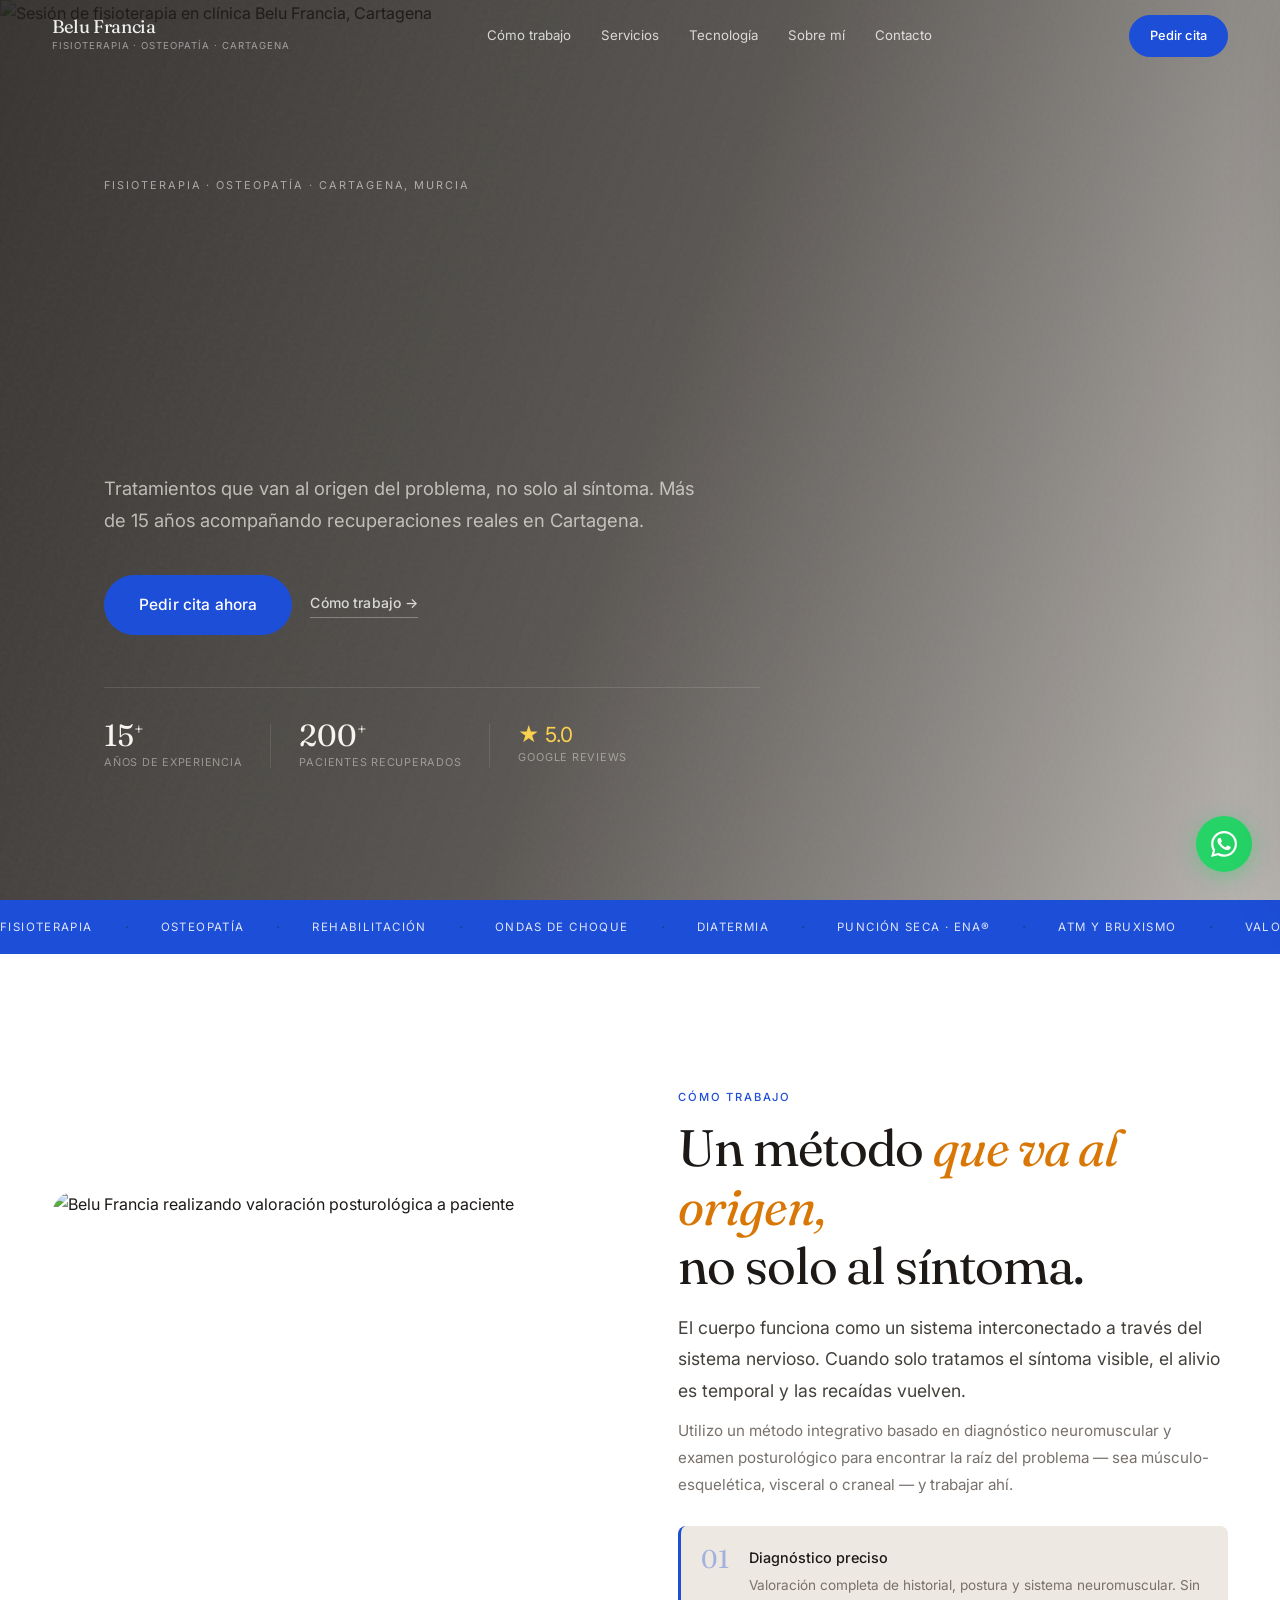
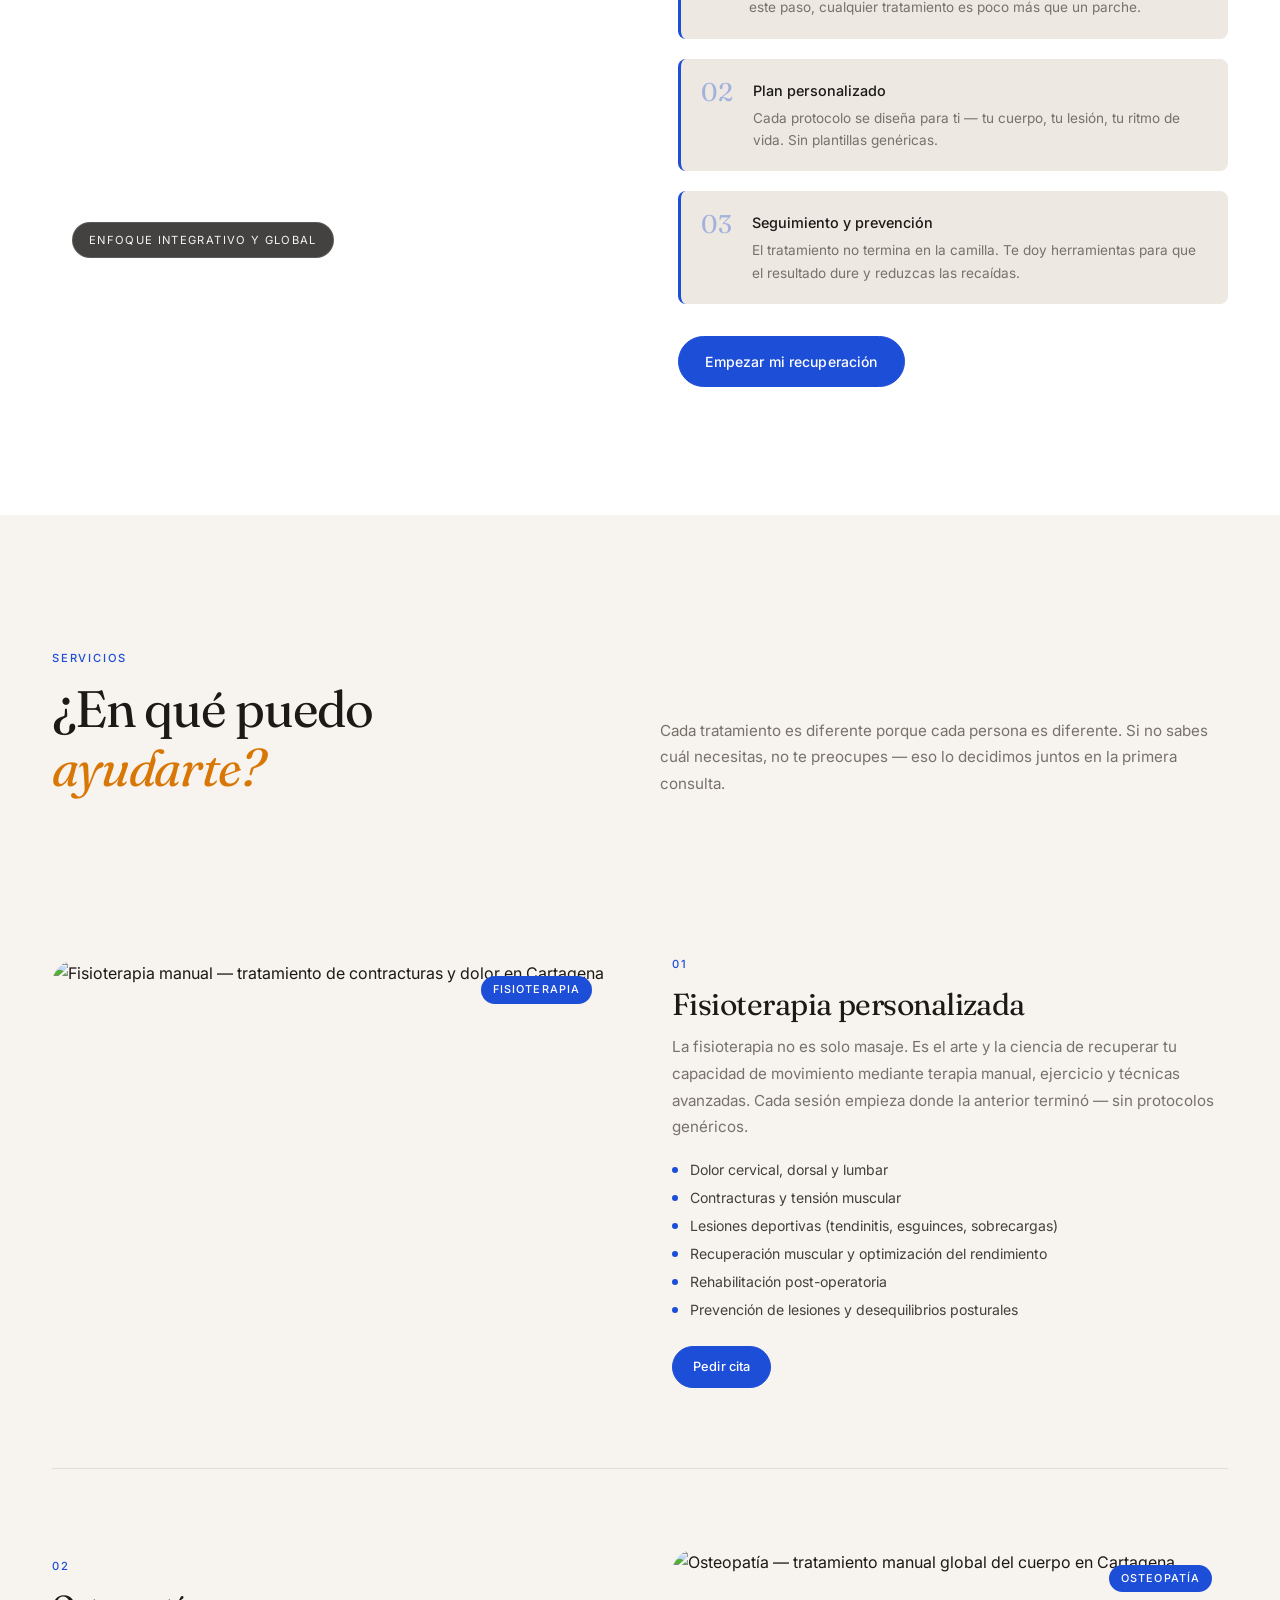
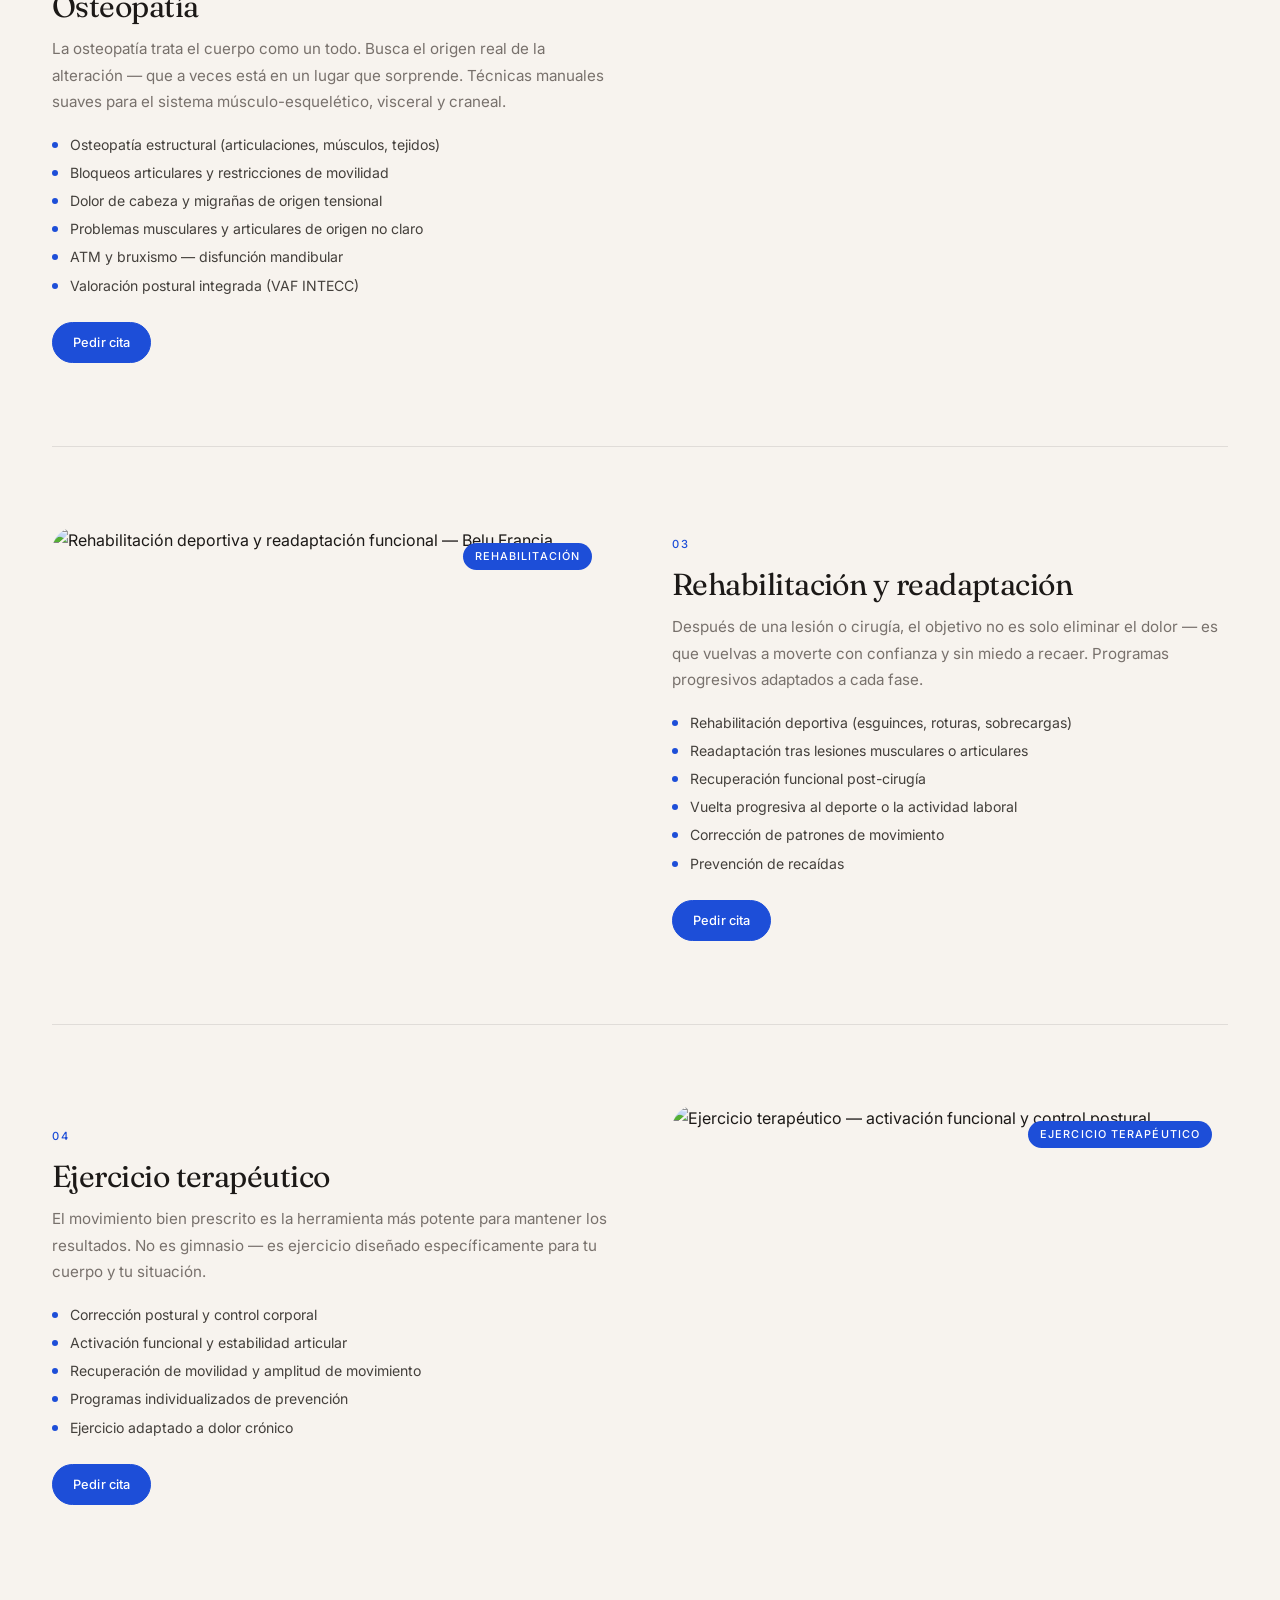
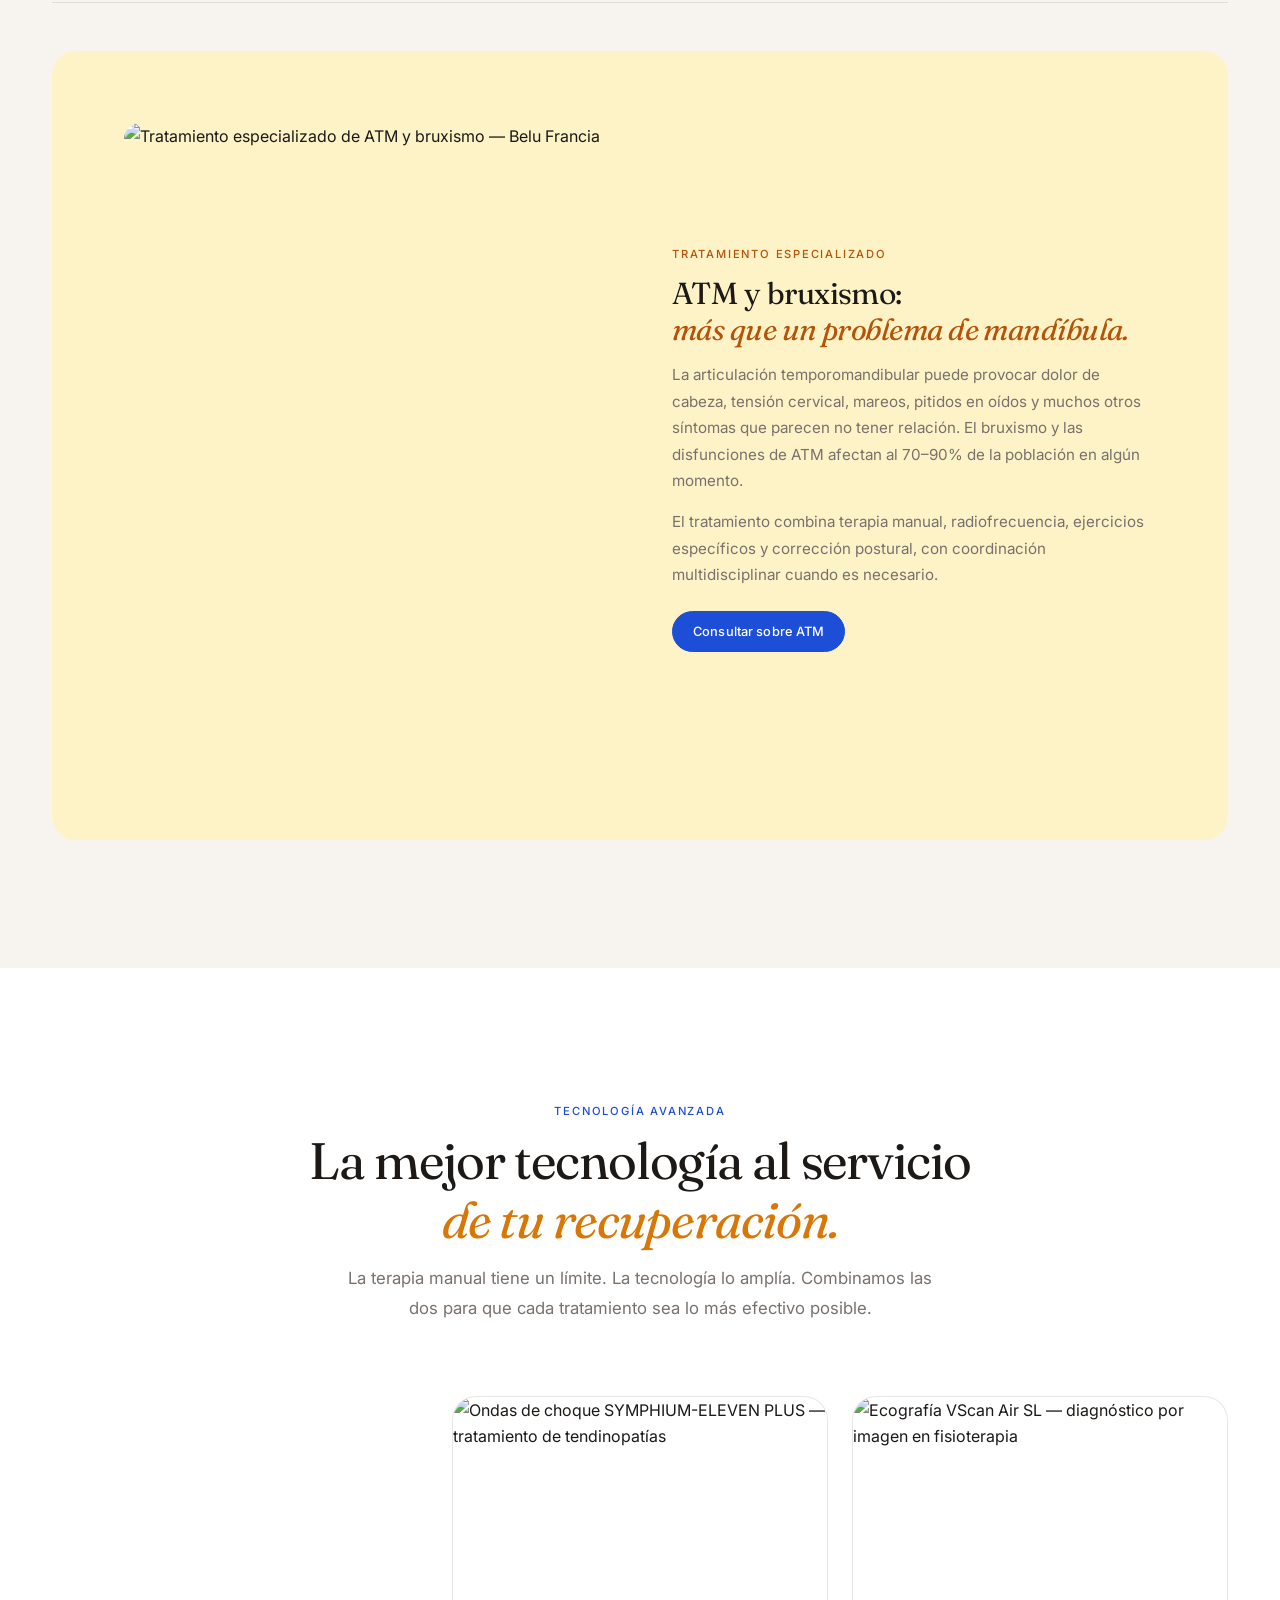
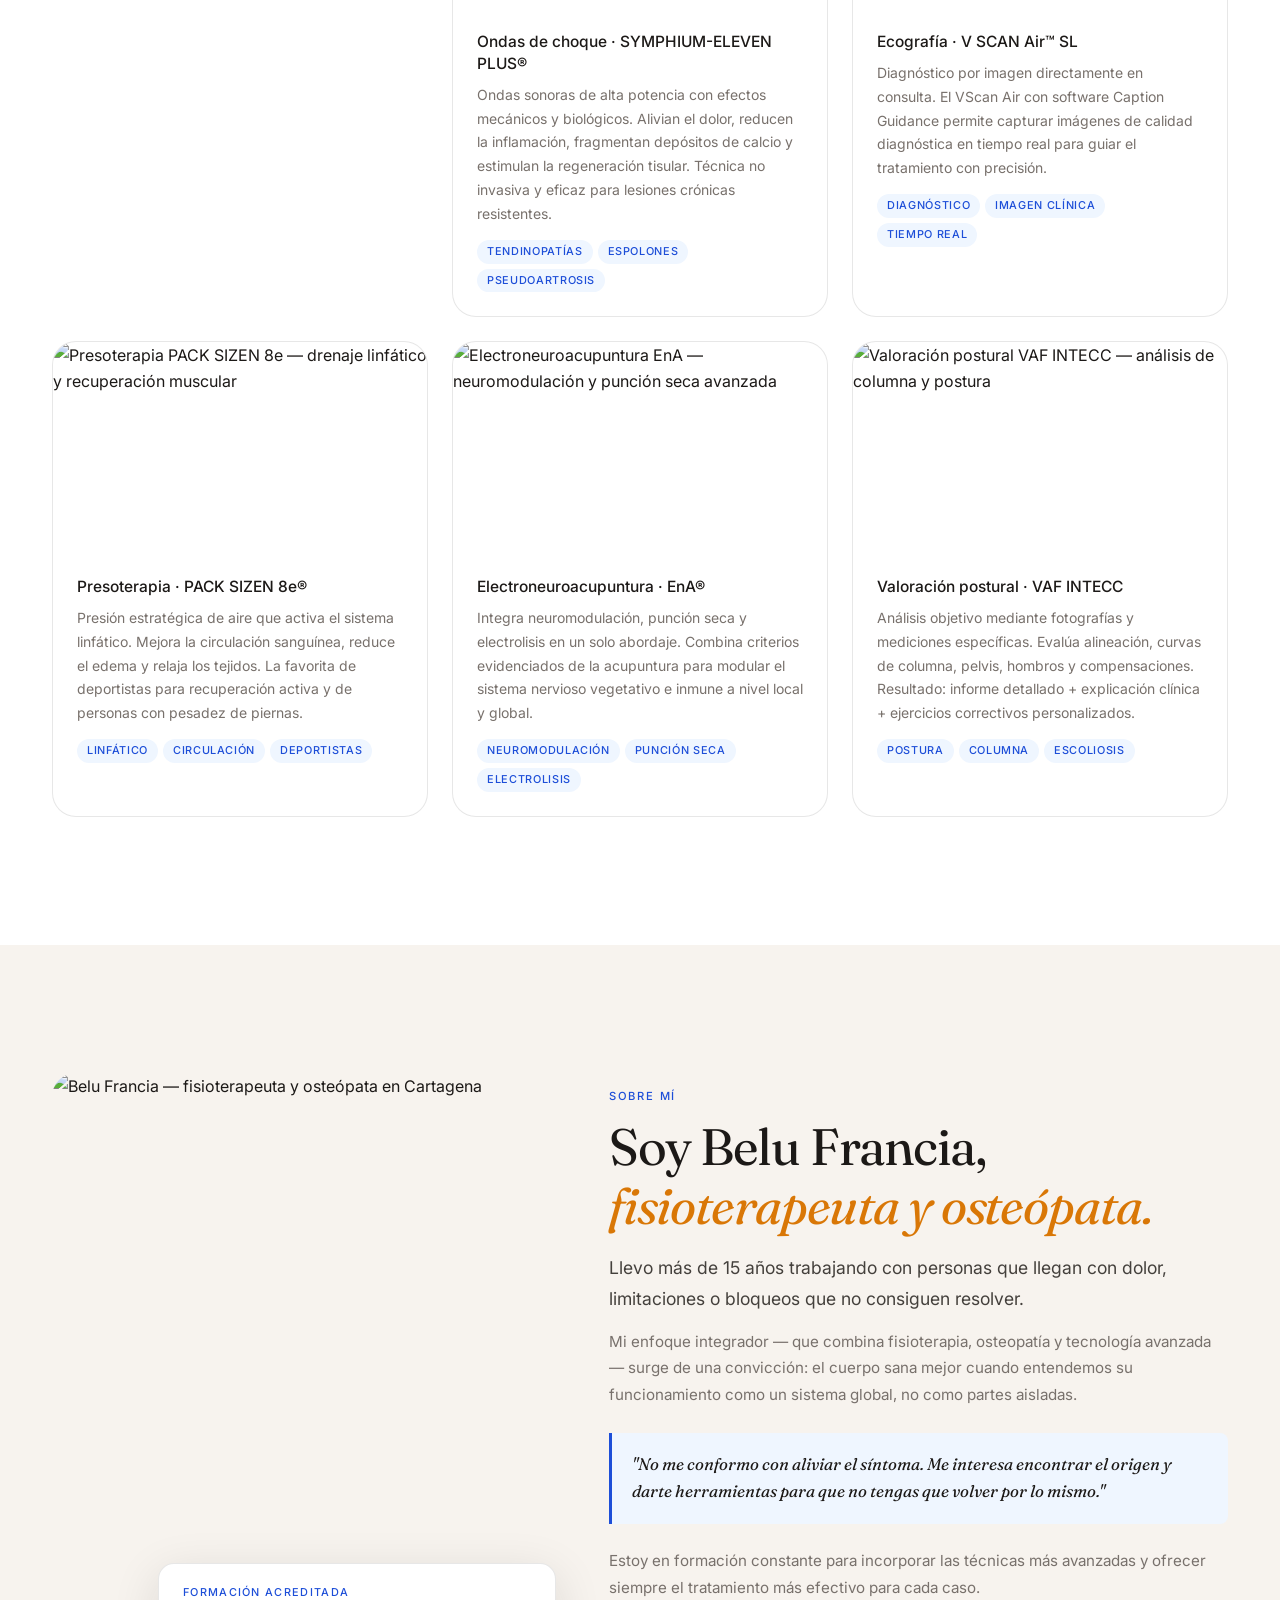
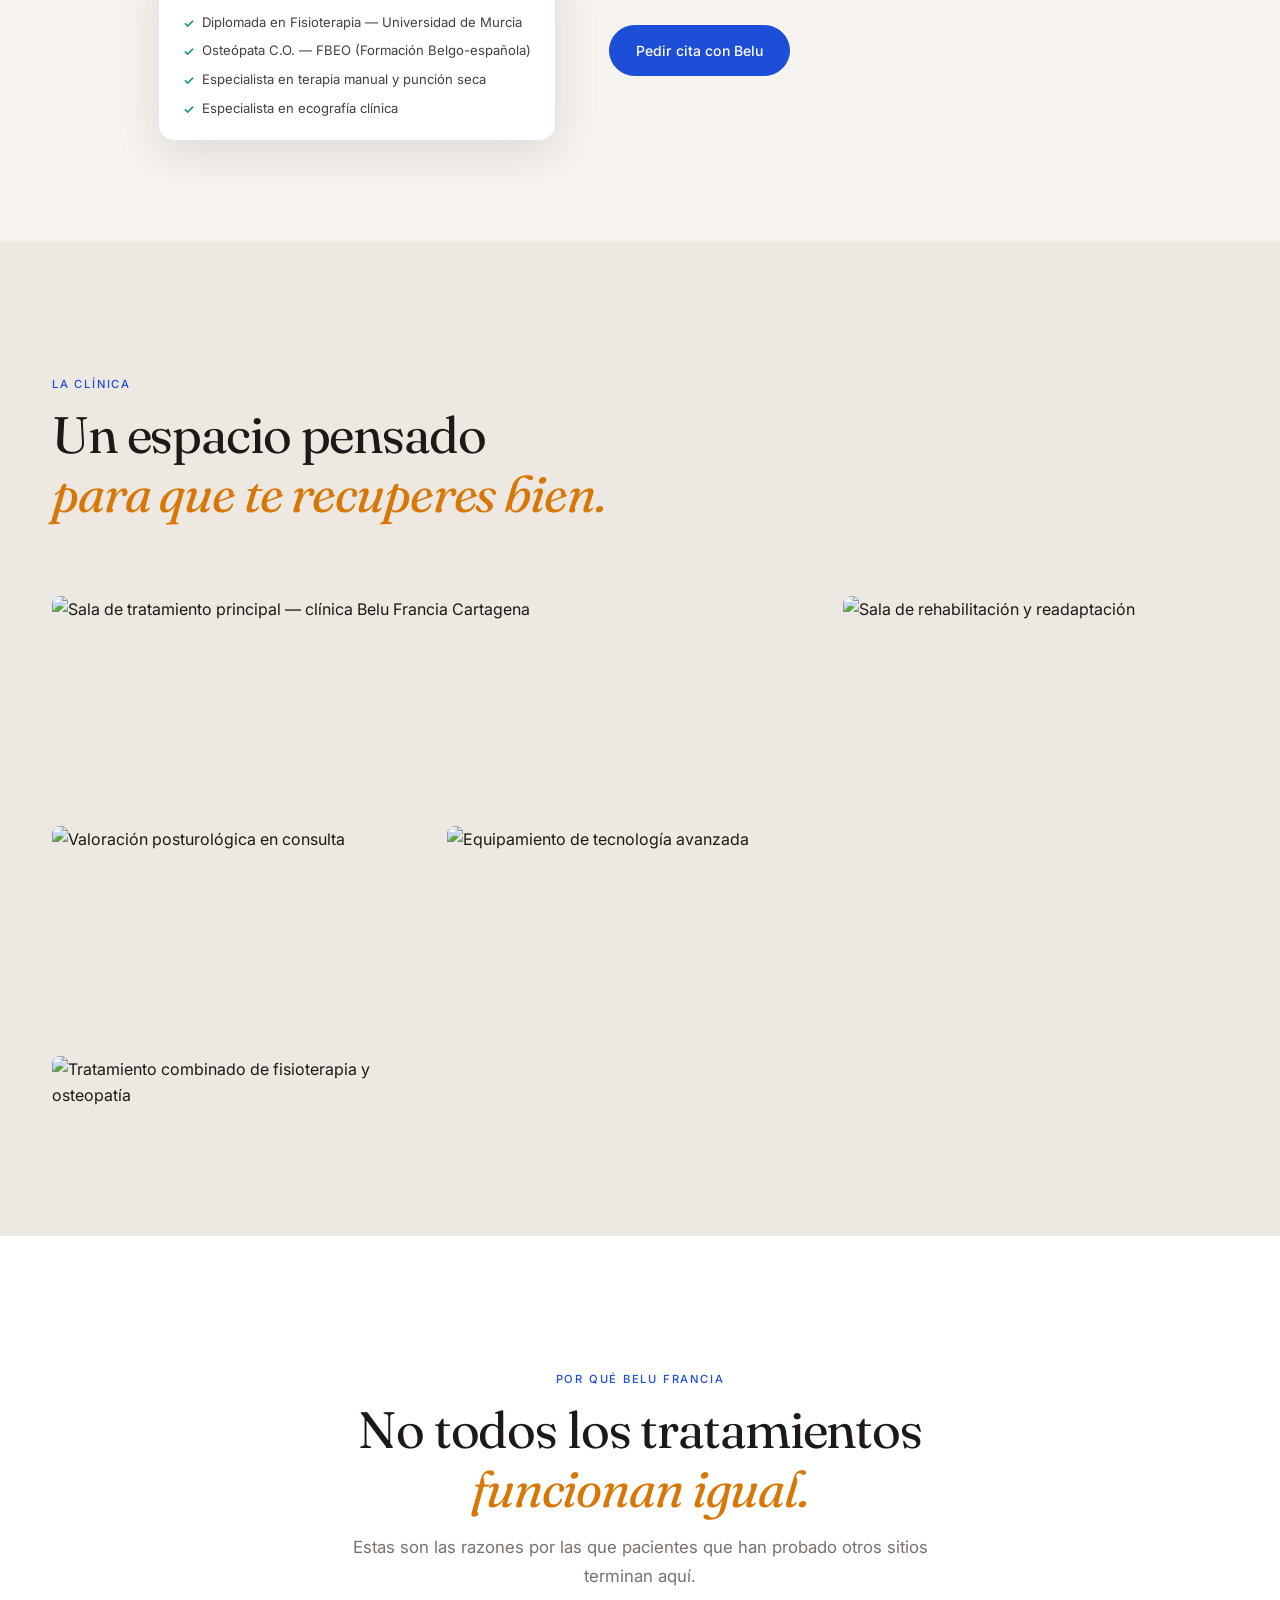
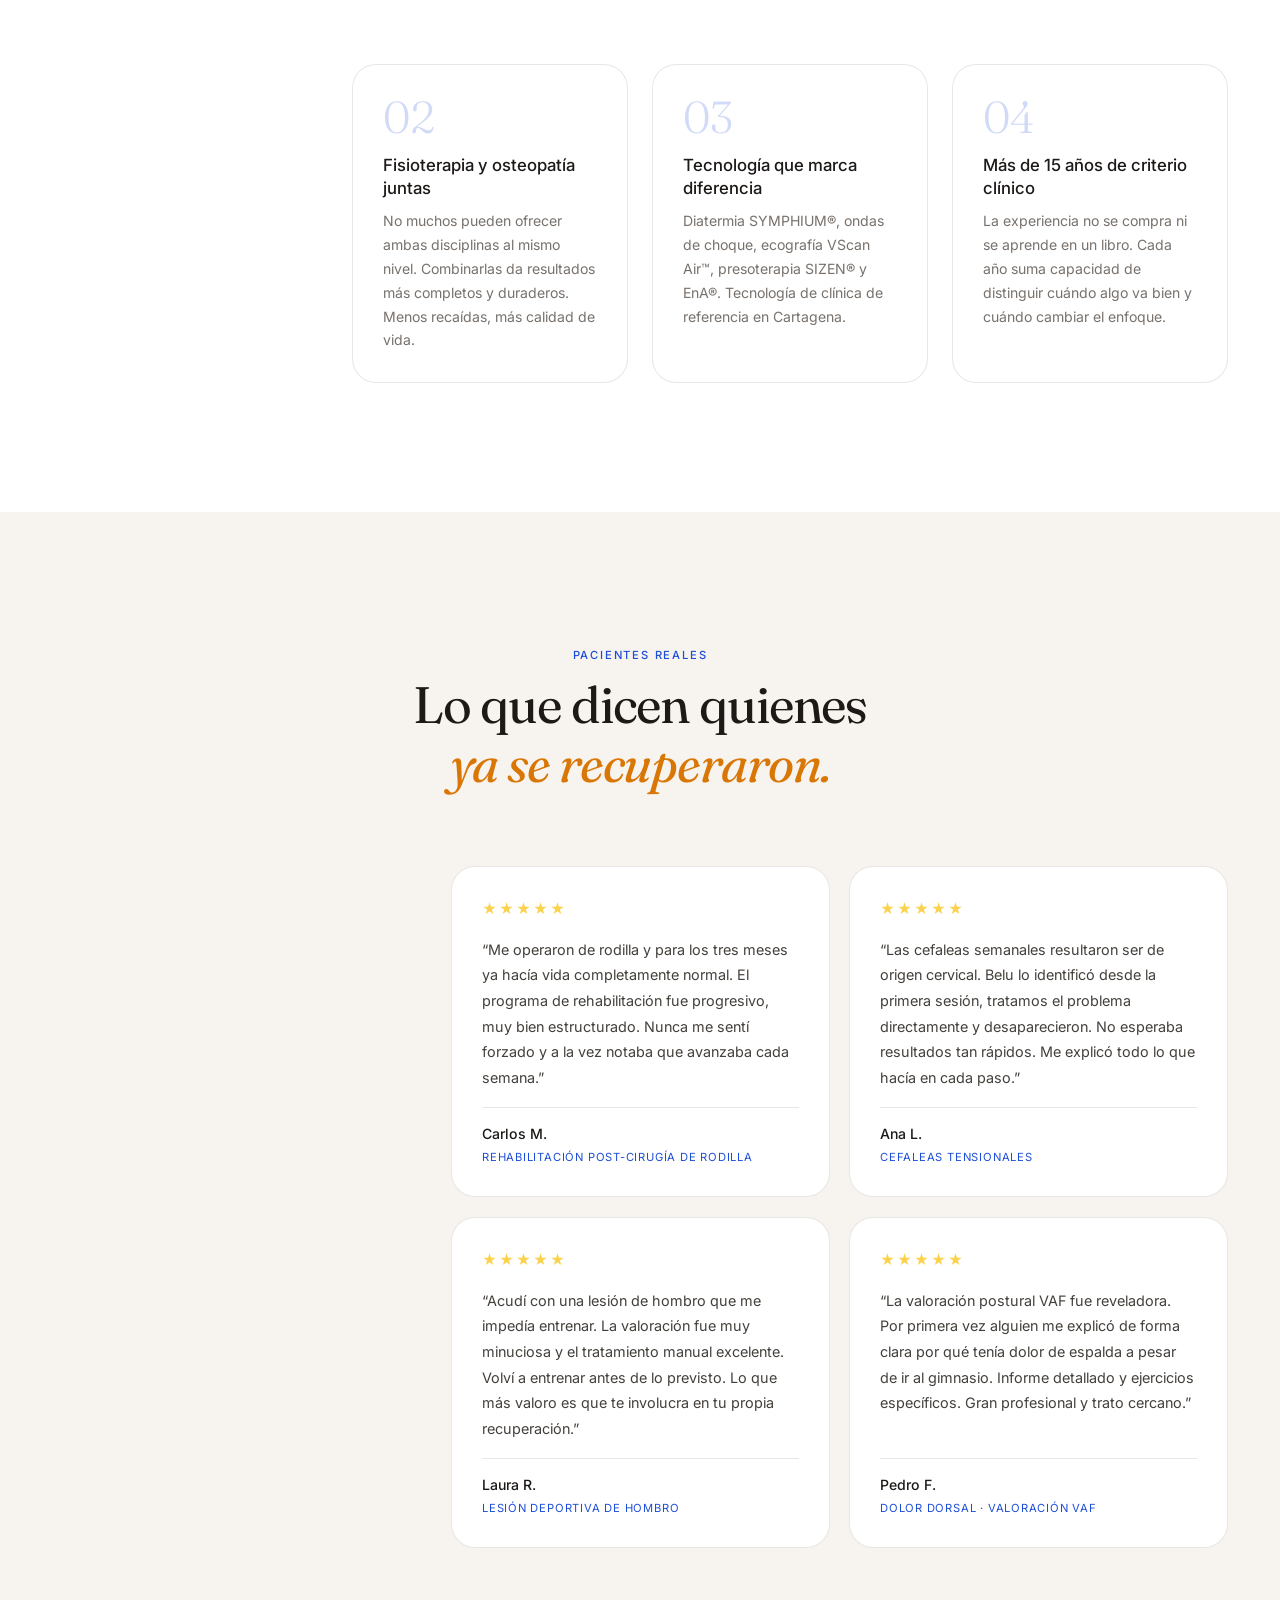
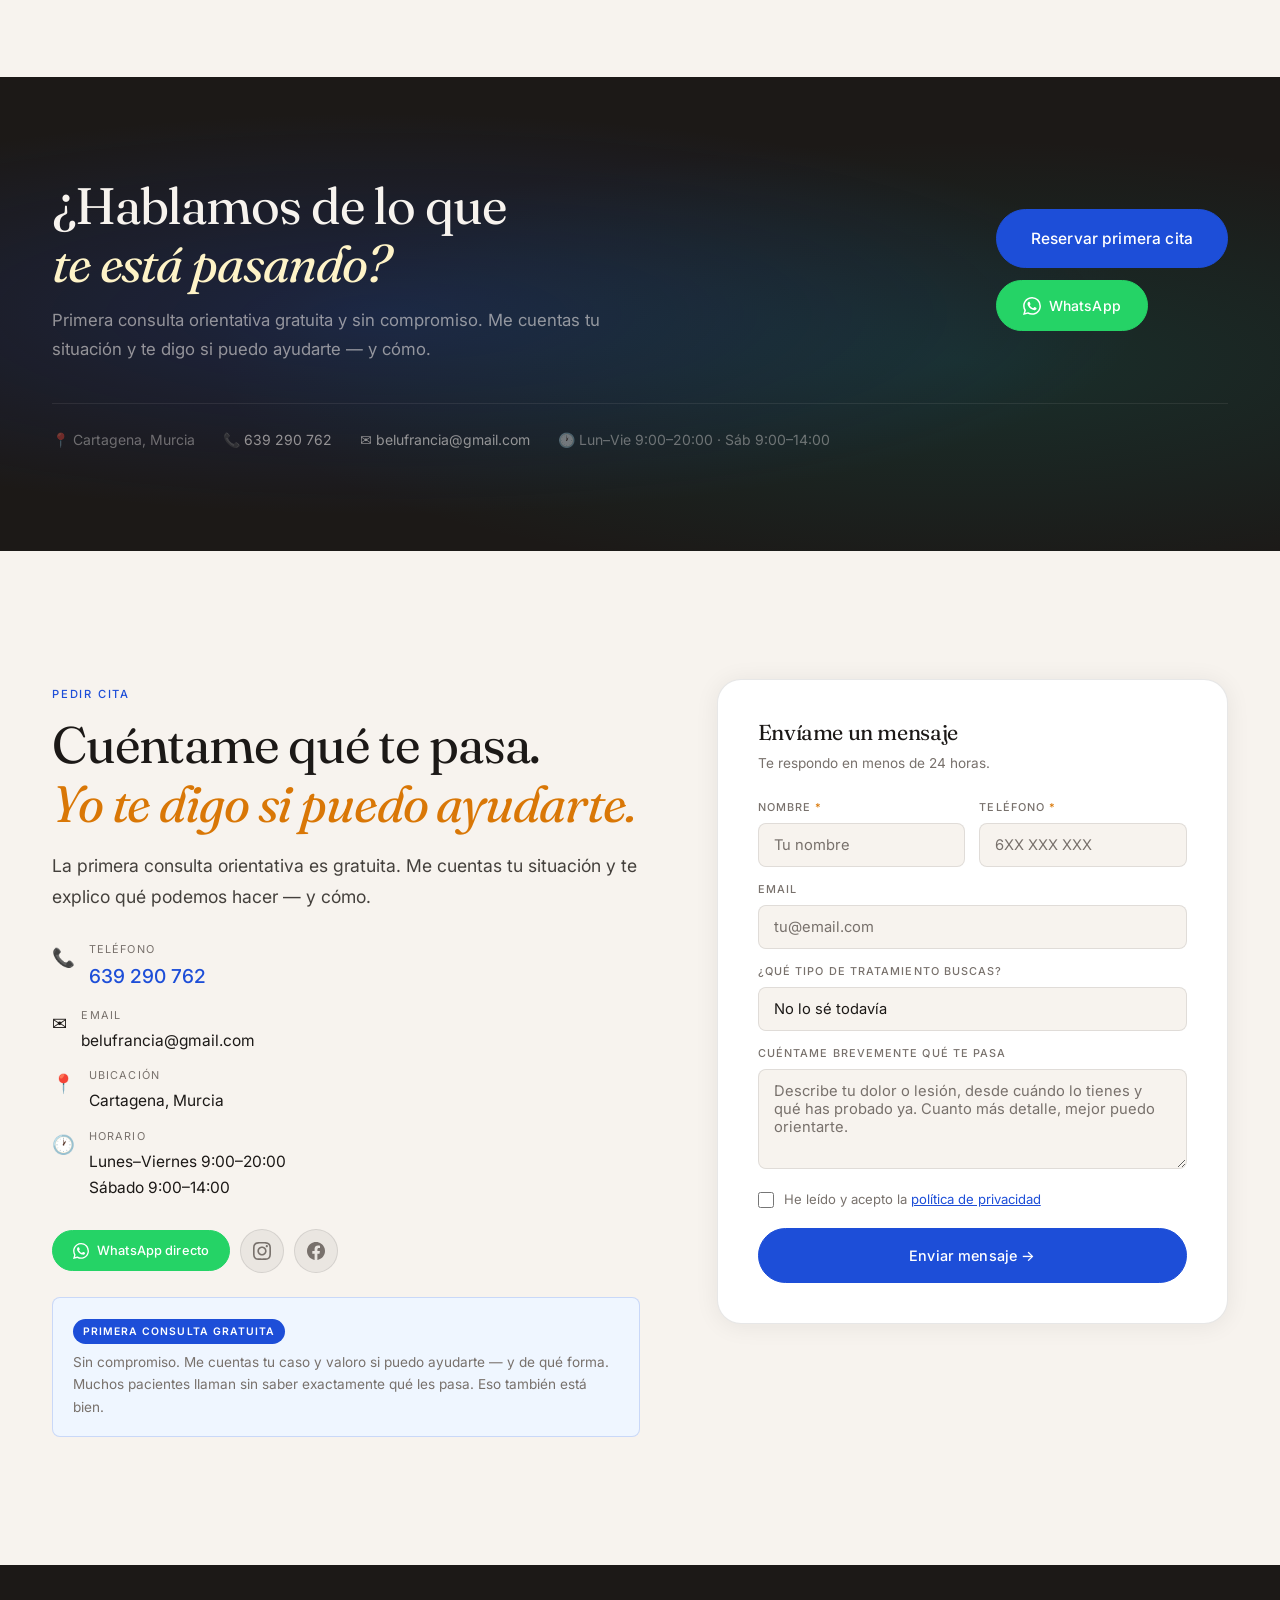
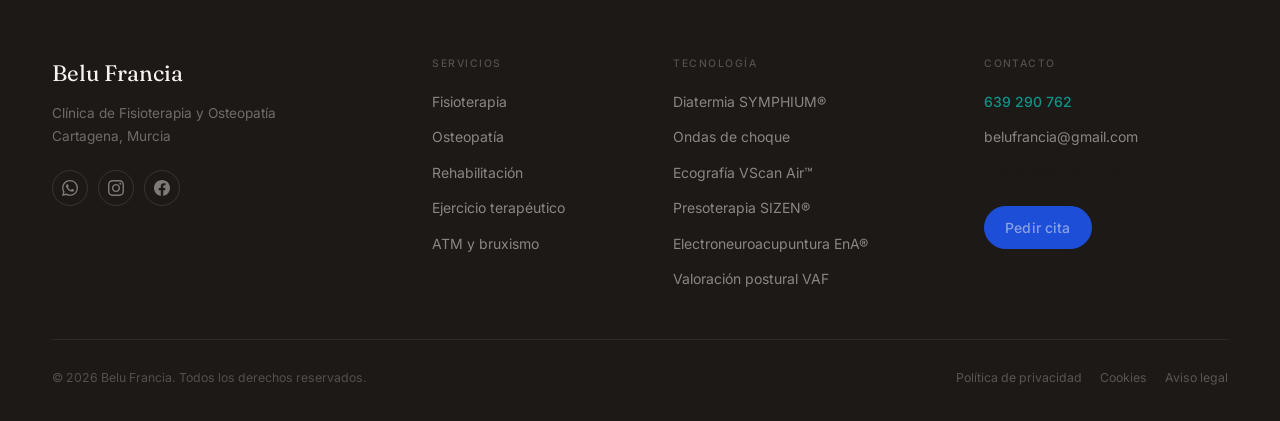
==== index.html @ 1dda2bc2 "feat: setup inicial completo del proyecto Belu Francia - index.html: web completa con todas las secc" ====
<!DOCTYPE html>
<html lang="es">
<head>
  <meta charset="UTF-8"/>
  <meta name="viewport" content="width=device-width,initial-scale=1"/>
  <title>Belu Francia · Fisioterapia y Osteopatía en Cartagena</title>
  <meta name="description" content="Clínica de fisioterapia y osteopatía en Cartagena con más de 15 años de experiencia. Tratamientos personalizados para recuperar tu movimiento y calidad de vida."/>
  <meta name="robots" content="index,follow"/>
  <meta property="og:title" content="Belu Francia · Fisioterapia y Osteopatía en Cartagena"/>
  <meta property="og:description" content="Más de 15 años ayudando a personas a recuperar su movimiento. Fisioterapia, osteopatía y tecnología avanzada en Cartagena."/>
  <meta property="og:image" content="https://belufisio.com/wp-content/uploads/2024/12/Foto-5-11-24-17-03-16-scaled.jpg"/>
  <meta property="og:type" content="website"/>
  <meta property="og:url" content="https://belufisio.com/"/>
  <meta property="og:locale" content="es_ES"/>
  <meta name="twitter:card" content="summary_large_image"/>
  <link rel="canonical" href="https://belufisio.com/"/>
  <link rel="icon" href="https://belufisio.com/wp-content/uploads/2024/10/55776-1730221831favilogo.png" type="image/png"/>

  <!-- Fonts -->
  <link rel="preconnect" href="https://fonts.googleapis.com"/>
  <link rel="preconnect" href="https://fonts.gstatic.com" crossorigin/>
  <link href="https://fonts.googleapis.com/css2?family=Fraunces:ital,opsz,wght@0,9..144,300;0,9..144,400;0,9..144,500;1,9..144,300;1,9..144,400;1,9..144,500&family=Inter:wght@300;400;500;600&display=swap" rel="stylesheet"/>

  <!-- Styles — cache busters obligatorios -->
  <link rel="stylesheet" href="css/main.css?v=20260629"/>
  <link rel="stylesheet" href="css/components.css?v=20260629"/>
  <link rel="stylesheet" href="css/animations.css?v=20260629"/>
</head>
<body>

<!-- CURSOR -->
<div class="cursor" data-cursor-root aria-hidden="true">
  <span class="cursor-dot"></span>
  <span class="cursor-ring"></span>
</div>

<!-- ═══ NAVEGACIÓN ════════════════════════════════════════════ -->
<header class="nav" id="mainNav" role="banner">
  <div class="nav-inner">
    <a href="index.html" class="nav-logo" aria-label="Belu Francia — Inicio">
      <span class="nav-logo-name">Belu Francia</span>
      <span class="nav-logo-tag">Fisioterapia · Osteopatía · Cartagena</span>
    </a>
    <nav class="nav-links" aria-label="Principal">
      <a href="#metodo"     class="nav-link">Cómo trabajo</a>
      <a href="#servicios"  class="nav-link">Servicios</a>
      <a href="#tecnologia" class="nav-link">Tecnología</a>
      <a href="#sobre-mi"   class="nav-link">Sobre mí</a>
      <a href="#contacto"   class="nav-link">Contacto</a>
    </nav>
    <a href="#contacto" class="btn btn-primary btn-sm nav-cta">Pedir cita</a>
    <button class="nav-burger" id="navBurger"
            aria-label="Abrir menú" aria-expanded="false" aria-controls="mobileMenu">
      <span></span><span></span><span></span>
    </button>
  </div>
</header>

<!-- Mobile menu -->
<div class="mobile-overlay" id="mobileOverlay"></div>
<nav class="mobile-menu" id="mobileMenu" aria-hidden="true" aria-label="Menú principal">
  <a href="#metodo"     class="mobile-link">Cómo trabajo</a>
  <a href="#servicios"  class="mobile-link">Servicios</a>
  <a href="#tecnologia" class="mobile-link">Tecnología</a>
  <a href="#sobre-mi"   class="mobile-link">Sobre mí</a>
  <a href="#contacto"   class="mobile-link">Contacto</a>
  <div class="mobile-cta">
    <a href="#contacto" class="btn btn-primary">Pedir cita →</a>
  </div>
  <div class="mobile-contact">
    <a href="tel:639290762">639 290 762</a>
    <a href="mailto:belufrancia@gmail.com">belufrancia@gmail.com</a>
  </div>
</nav>

<!-- ═══ HERO ══════════════════════════════════════════════════ -->
<section class="hero" id="hero" aria-label="Presentación principal">
  <div class="hero-bg">
    <!-- TODO: reemplazar src por assets/img/hero/hero-principal.webp cuando esté optimizada -->
    <img
      src="https://belufisio.com/wp-content/uploads/2024/12/Foto-5-11-24-17-03-16-scaled.jpg"
      alt="Sesión de fisioterapia en clínica Belu Francia, Cartagena"
      loading="eager"
      fetchpriority="high"
    />
  </div>
  <div class="hero-scrim"></div>
  <div class="hero-grain" aria-hidden="true"></div>
  <div class="hero-content">
    <span class="hero-eyebrow">Fisioterapia · Osteopatía · Cartagena, Murcia</span>
    <h1 class="hero-title r-up">
      Recupera tu movimiento.<br>
      <em>Vuelve a vivir sin dolor.</em>
    </h1>
    <p class="hero-subtitle r-up">
      Tratamientos que van al origen del problema, no solo al síntoma.
      Más de 15 años acompañando recuperaciones reales en Cartagena.
    </p>
    <div class="hero-actions r-up">
      <a href="#contacto" class="btn btn-primary btn-lg">Pedir cita ahora</a>
      <a href="#metodo"   class="btn btn-ghost">Cómo trabajo →</a>
    </div>
    <div class="hero-trust r-up">
      <div class="trust-stat">
        <span class="trust-num"><span data-count="15">15</span><sup>+</sup></span>
        <span class="trust-label">años de experiencia</span>
      </div>
      <div class="trust-divider" aria-hidden="true"></div>
      <div class="trust-stat">
        <span class="trust-num"><span data-count="200">200</span><sup>+</sup></span>
        <span class="trust-label">pacientes recuperados</span>
      </div>
      <div class="trust-divider" aria-hidden="true"></div>
      <div class="trust-stat">
        <span class="trust-star">★ 5.0</span>
        <span class="trust-label">Google Reviews</span>
      </div>
    </div>
  </div>
</section>

<!-- ═══ TICKER ════════════════════════════════════════════════ -->
<div class="ticker-wrap" aria-hidden="true">
  <div class="ticker-track">
    <span class="ticker-item">Fisioterapia</span><span class="ticker-dot">·</span>
    <span class="ticker-item">Osteopatía</span><span class="ticker-dot">·</span>
    <span class="ticker-item">Rehabilitación</span><span class="ticker-dot">·</span>
    <span class="ticker-item">Ondas de choque</span><span class="ticker-dot">·</span>
    <span class="ticker-item">Diatermia</span><span class="ticker-dot">·</span>
    <span class="ticker-item">Punción seca · EnA®</span><span class="ticker-dot">·</span>
    <span class="ticker-item">ATM y Bruxismo</span><span class="ticker-dot">·</span>
    <span class="ticker-item">Valoración postural VAF</span><span class="ticker-dot">·</span>
    <span class="ticker-item">Ejercicio terapéutico</span><span class="ticker-dot">·</span>
    <span class="ticker-item">Presoterapia</span><span class="ticker-dot">·</span>
    <span class="ticker-item">Ecografía VScan Air™</span><span class="ticker-dot">·</span>
    <span class="ticker-item">Cartagena, Murcia</span><span class="ticker-dot">·</span>
    <!-- Duplicado para loop infinito -->
    <span class="ticker-item">Fisioterapia</span><span class="ticker-dot">·</span>
    <span class="ticker-item">Osteopatía</span><span class="ticker-dot">·</span>
    <span class="ticker-item">Rehabilitación</span><span class="ticker-dot">·</span>
    <span class="ticker-item">Ondas de choque</span><span class="ticker-dot">·</span>
    <span class="ticker-item">Diatermia</span><span class="ticker-dot">·</span>
    <span class="ticker-item">Punción seca · EnA®</span><span class="ticker-dot">·</span>
    <span class="ticker-item">ATM y Bruxismo</span><span class="ticker-dot">·</span>
    <span class="ticker-item">Valoración postural VAF</span><span class="ticker-dot">·</span>
    <span class="ticker-item">Ejercicio terapéutico</span><span class="ticker-dot">·</span>
    <span class="ticker-item">Presoterapia</span><span class="ticker-dot">·</span>
    <span class="ticker-item">Ecografía VScan Air™</span><span class="ticker-dot">·</span>
    <span class="ticker-item">Cartagena, Murcia</span><span class="ticker-dot">·</span>
  </div>
</div>

<!-- ═══ MÉTODO ════════════════════════════════════════════════ -->
<section class="section bg-paper" id="metodo">
  <div class="container">
    <div style="display:grid;grid-template-columns:1fr 1fr;gap:clamp(36px,6vw,96px);align-items:center">
      <div class="r-l" style="border-radius:var(--r-lg);overflow:hidden;aspect-ratio:4/5;position:relative">
        <!-- TODO: reemplazar por assets/img/metodo/metodo-1.webp -->
        <img
          src="https://belufisio.com/wp-content/uploads/2024/12/Foto-5-11-24-17-19-51-1-scaled-e1778491140750.jpg"
          alt="Belu Francia realizando valoración posturológica a paciente"
          style="width:100%;height:100%;object-fit:cover;transition:transform .55s var(--ease-out)"
          loading="lazy"
        />
        <div style="position:absolute;bottom:20px;left:20px;background:rgba(28,25,23,.82);backdrop-filter:blur(8px);color:#F7F3EE;font-size:.7rem;text-transform:uppercase;letter-spacing:.12em;padding:8px 16px;border-radius:100px;border:1px solid rgba(255,255,255,.12)">
          Enfoque integrativo y global
        </div>
      </div>
      <div class="r-r">
        <span class="eyebrow">Cómo trabajo</span>
        <h2>Un método <em>que va al origen,</em><br>no solo al síntoma.</h2>
        <p class="text-lg" style="margin-top:16px">
          El cuerpo funciona como un sistema interconectado a través del sistema nervioso. Cuando solo tratamos el síntoma visible, el alivio es temporal y las recaídas vuelven.
        </p>
        <p class="text-md" style="margin:12px 0 0">
          Utilizo un método integrativo basado en diagnóstico neuromuscular y examen posturológico para encontrar la raíz del problema — sea músculo-esquelética, visceral o craneal — y trabajar ahí.
        </p>
        <div class="metodo-steps" style="display:flex;flex-direction:column;gap:20px;margin:28px 0 32px">
          <div class="metodo-step">
            <span class="step-num">01</span>
            <div>
              <p class="step-title">Diagnóstico preciso</p>
              <p class="step-desc">Valoración completa de historial, postura y sistema neuromuscular. Sin este paso, cualquier tratamiento es poco más que un parche.</p>
            </div>
          </div>
          <div class="metodo-step">
            <span class="step-num">02</span>
            <div>
              <p class="step-title">Plan personalizado</p>
              <p class="step-desc">Cada protocolo se diseña para ti — tu cuerpo, tu lesión, tu ritmo de vida. Sin plantillas genéricas.</p>
            </div>
          </div>
          <div class="metodo-step">
            <span class="step-num">03</span>
            <div>
              <p class="step-title">Seguimiento y prevención</p>
              <p class="step-desc">El tratamiento no termina en la camilla. Te doy herramientas para que el resultado dure y reduzcas las recaídas.</p>
            </div>
          </div>
        </div>
        <a href="#contacto" class="btn btn-primary">Empezar mi recuperación</a>
      </div>
    </div>
  </div>
</section>

<!-- ═══ SERVICIOS ═════════════════════════════════════════════ -->
<section class="section" id="servicios">
  <div class="container">
    <div class="section-header r-up" style="display:grid;grid-template-columns:1fr 1fr;gap:40px;align-items:end;margin-bottom:clamp(44px,6vw,72px)">
      <div>
        <span class="eyebrow">Servicios</span>
        <h2>¿En qué puedo<br><em>ayudarte?</em></h2>
      </div>
      <p class="text-md">
        Cada tratamiento es diferente porque cada persona es diferente. Si no sabes cuál necesitas, no te preocupes — eso lo decidimos juntos en la primera consulta.
      </p>
    </div>

    <!-- FISIOTERAPIA -->
    <div class="serv-block" id="fisioterapia">
      <div class="serv-media r-l">
        <!-- TODO: assets/img/servicios/fisioterapia.webp -->
        <img
          src="https://belufisio.com/wp-content/uploads/2024/12/Foto-5-11-24-16-25-09-scaled.jpg"
          alt="Fisioterapia manual — tratamiento de contracturas y dolor en Cartagena"
          loading="lazy"
        />
        <span class="serv-badge">Fisioterapia</span>
      </div>
      <div class="serv-content r-r">
        <span class="eyebrow">01</span>
        <h3>Fisioterapia personalizada</h3>
        <p class="text-md" style="margin:12px 0">
          La fisioterapia no es solo masaje. Es el arte y la ciencia de recuperar tu capacidad de movimiento mediante terapia manual, ejercicio y técnicas avanzadas. Cada sesión empieza donde la anterior terminó — sin protocolos genéricos.
        </p>
        <ul class="serv-lista">
          <li>Dolor cervical, dorsal y lumbar</li>
          <li>Contracturas y tensión muscular</li>
          <li>Lesiones deportivas (tendinitis, esguinces, sobrecargas)</li>
          <li>Recuperación muscular y optimización del rendimiento</li>
          <li>Rehabilitación post-operatoria</li>
          <li>Prevención de lesiones y desequilibrios posturales</li>
        </ul>
        <a href="#contacto" class="btn btn-primary btn-sm">Pedir cita</a>
      </div>
    </div>

    <!-- OSTEOPATÍA -->
    <div class="serv-block reverse" id="osteopatia">
      <div class="serv-media r-r">
        <!-- TODO: assets/img/servicios/osteopatia.webp -->
        <img
          src="https://belufisio.com/wp-content/uploads/2024/12/Foto-5-11-24-17-34-04-scaled.jpg"
          alt="Osteopatía — tratamiento manual global del cuerpo en Cartagena"
          loading="lazy"
        />
        <span class="serv-badge">Osteopatía</span>
      </div>
      <div class="serv-content r-l">
        <span class="eyebrow">02</span>
        <h3>Osteopatía</h3>
        <p class="text-md" style="margin:12px 0">
          La osteopatía trata el cuerpo como un todo. Busca el origen real de la alteración — que a veces está en un lugar que sorprende. Técnicas manuales suaves para el sistema músculo-esquelético, visceral y craneal.
        </p>
        <ul class="serv-lista">
          <li>Osteopatía estructural (articulaciones, músculos, tejidos)</li>
          <li>Bloqueos articulares y restricciones de movilidad</li>
          <li>Dolor de cabeza y migrañas de origen tensional</li>
          <li>Problemas musculares y articulares de origen no claro</li>
          <li>ATM y bruxismo — disfunción mandibular</li>
          <li>Valoración postural integrada (VAF INTECC)</li>
        </ul>
        <a href="#contacto" class="btn btn-primary btn-sm">Pedir cita</a>
      </div>
    </div>

    <!-- REHABILITACIÓN -->
    <div class="serv-block" id="rehabilitacion">
      <div class="serv-media r-l">
        <!-- TODO: assets/img/servicios/rehabilitacion.webp -->
        <img
          src="https://belufisio.com/wp-content/uploads/2024/12/IMG_4343.jpg"
          alt="Rehabilitación deportiva y readaptación funcional — Belu Francia"
          loading="lazy"
        />
        <span class="serv-badge">Rehabilitación</span>
      </div>
      <div class="serv-content r-r">
        <span class="eyebrow">03</span>
        <h3>Rehabilitación y readaptación</h3>
        <p class="text-md" style="margin:12px 0">
          Después de una lesión o cirugía, el objetivo no es solo eliminar el dolor — es que vuelvas a moverte con confianza y sin miedo a recaer. Programas progresivos adaptados a cada fase.
        </p>
        <ul class="serv-lista">
          <li>Rehabilitación deportiva (esguinces, roturas, sobrecargas)</li>
          <li>Readaptación tras lesiones musculares o articulares</li>
          <li>Recuperación funcional post-cirugía</li>
          <li>Vuelta progresiva al deporte o la actividad laboral</li>
          <li>Corrección de patrones de movimiento</li>
          <li>Prevención de recaídas</li>
        </ul>
        <a href="#contacto" class="btn btn-primary btn-sm">Pedir cita</a>
      </div>
    </div>

    <!-- EJERCICIO TERAPÉUTICO -->
    <div class="serv-block reverse" id="ejercicio">
      <div class="serv-media r-r">
        <!-- TODO: assets/img/servicios/ejercicio.webp -->
        <img
          src="https://belufisio.com/wp-content/uploads/2024/12/Foto-5-11-24-17-28-16-scaled.jpg"
          alt="Ejercicio terapéutico — activación funcional y control postural"
          loading="lazy"
        />
        <span class="serv-badge">Ejercicio terapéutico</span>
      </div>
      <div class="serv-content r-l">
        <span class="eyebrow">04</span>
        <h3>Ejercicio terapéutico</h3>
        <p class="text-md" style="margin:12px 0">
          El movimiento bien prescrito es la herramienta más potente para mantener los resultados. No es gimnasio — es ejercicio diseñado específicamente para tu cuerpo y tu situación.
        </p>
        <ul class="serv-lista">
          <li>Corrección postural y control corporal</li>
          <li>Activación funcional y estabilidad articular</li>
          <li>Recuperación de movilidad y amplitud de movimiento</li>
          <li>Programas individualizados de prevención</li>
          <li>Ejercicio adaptado a dolor crónico</li>
        </ul>
        <a href="#contacto" class="btn btn-primary btn-sm">Pedir cita</a>
      </div>
    </div>

    <!-- ATM HIGHLIGHT -->
    <div class="atm-wrap r-up" id="atm">
      <div class="atm-media">
        <!-- TODO: assets/img/servicios/atm.webp -->
        <img
          src="https://belufisio.com/wp-content/uploads/2024/12/Foto-5-11-24-16-46-04-scaled.jpg"
          alt="Tratamiento especializado de ATM y bruxismo — Belu Francia"
          loading="lazy"
        />
      </div>
      <div class="atm-content">
        <span class="eyebrow eyebrow-tierra">Tratamiento especializado</span>
        <h3>ATM y bruxismo:<br><em>más que un problema de mandíbula.</em></h3>
        <p class="text-md" style="margin:14px 0">
          La articulación temporomandibular puede provocar dolor de cabeza, tensión cervical, mareos, pitidos en oídos y muchos otros síntomas que parecen no tener relación. El bruxismo y las disfunciones de ATM afectan al 70–90% de la población en algún momento.
        </p>
        <p class="text-md" style="margin-bottom:22px">
          El tratamiento combina terapia manual, radiofrecuencia, ejercicios específicos y corrección postural, con coordinación multidisciplinar cuando es necesario.
        </p>
        <a href="#contacto" class="btn btn-primary btn-sm">Consultar sobre ATM</a>
      </div>
    </div>
  </div>
</section>

<!-- ═══ TECNOLOGÍA ════════════════════════════════════════════ -->
<section class="section bg-paper" id="tecnologia">
  <div class="container">
    <div class="section-header centered r-up">
      <span class="eyebrow">Tecnología avanzada</span>
      <h2>La mejor tecnología al servicio<br><em>de tu recuperación.</em></h2>
      <p class="section-desc">La terapia manual tiene un límite. La tecnología lo amplía. Combinamos las dos para que cada tratamiento sea lo más efectivo posible.</p>
    </div>
    <div class="tec-grid" style="display:grid;grid-template-columns:repeat(auto-fill,minmax(340px,1fr));gap:24px">

      <div class="tec-card r-up">
        <div class="tec-img">
          <!-- TODO: assets/img/tecnologia/diatermia.webp -->
          <img src="https://belufisio.com/wp-content/uploads/2024/12/Foto-5-11-24-17-43-56-1-scaled.jpg"
               alt="Diatermia SYMPHIUM-ONE PLUS — tecaterapia para tejidos profundos" loading="lazy"/>
        </div>
        <div class="tec-body">
          <h4>Diatermia · SYMPHIUM-ONE PLUS®</h4>
          <p>Ondas electromagnéticas que generan calor en tejidos profundos. Activa el metabolismo celular, mejora la circulación y acelera la eliminación de desechos. Eficaz en tendinitis, bursitis, calcificaciones, roturas fibrilares, artrosis, edema óseo, fascitis plantar y neuromas.</p>
          <div class="tec-pills">
            <span class="tec-pill">Tendinitis</span>
            <span class="tec-pill">Artrosis</span>
            <span class="tec-pill">Fascitis</span>
            <span class="tec-pill">Calcificaciones</span>
          </div>
        </div>
      </div>

      <div class="tec-card r-up">
        <div class="tec-img">
          <!-- TODO: assets/img/tecnologia/ondas-choque.webp -->
          <img src="https://belufisio.com/wp-content/uploads/2024/12/Foto-5-11-24-17-40-41-scaled.jpg"
               alt="Ondas de choque SYMPHIUM-ELEVEN PLUS — tratamiento de tendinopatías" loading="lazy"/>
        </div>
        <div class="tec-body">
          <h4>Ondas de choque · SYMPHIUM-ELEVEN PLUS®</h4>
          <p>Ondas sonoras de alta potencia con efectos mecánicos y biológicos. Alivian el dolor, reducen la inflamación, fragmentan depósitos de calcio y estimulan la regeneración tisular. Técnica no invasiva y eficaz para lesiones crónicas resistentes.</p>
          <div class="tec-pills">
            <span class="tec-pill">Tendinopatías</span>
            <span class="tec-pill">Espolones</span>
            <span class="tec-pill">Pseudoartrosis</span>
          </div>
        </div>
      </div>

      <div class="tec-card r-up">
        <div class="tec-img">
          <!-- TODO: assets/img/tecnologia/ecografia.webp -->
          <img src="https://belufisio.com/wp-content/uploads/2024/12/93FD7461-22CD-43D4-8BDF-BFE721F09EFE.jpg"
               alt="Ecografía VScan Air SL — diagnóstico por imagen en fisioterapia" loading="lazy"/>
        </div>
        <div class="tec-body">
          <h4>Ecografía · V SCAN Air™ SL</h4>
          <p>Diagnóstico por imagen directamente en consulta. El VScan Air con software Caption Guidance permite capturar imágenes de calidad diagnóstica en tiempo real para guiar el tratamiento con precisión.</p>
          <div class="tec-pills">
            <span class="tec-pill">Diagnóstico</span>
            <span class="tec-pill">Imagen clínica</span>
            <span class="tec-pill">Tiempo real</span>
          </div>
        </div>
      </div>

      <div class="tec-card r-up">
        <div class="tec-img">
          <!-- TODO: assets/img/tecnologia/presoterapia.webp -->
          <img src="https://belufisio.com/wp-content/uploads/2024/12/IMG_4416.jpg"
               alt="Presoterapia PACK SIZEN 8e — drenaje linfático y recuperación muscular" loading="lazy"/>
        </div>
        <div class="tec-body">
          <h4>Presoterapia · PACK SIZEN 8e®</h4>
          <p>Presión estratégica de aire que activa el sistema linfático. Mejora la circulación sanguínea, reduce el edema y relaja los tejidos. La favorita de deportistas para recuperación activa y de personas con pesadez de piernas.</p>
          <div class="tec-pills">
            <span class="tec-pill">Linfático</span>
            <span class="tec-pill">Circulación</span>
            <span class="tec-pill">Deportistas</span>
          </div>
        </div>
      </div>

      <div class="tec-card r-up">
        <div class="tec-img">
          <!-- TODO: assets/img/tecnologia/ena.webp -->
          <img src="https://belufisio.com/wp-content/uploads/2024/12/Foto-5-11-24-16-35-56-scaled.jpg"
               alt="Electroneuroacupuntura EnA — neuromodulación y punción seca avanzada" loading="lazy"/>
        </div>
        <div class="tec-body">
          <h4>Electroneuroacupuntura · EnA®</h4>
          <p>Integra neuromodulación, punción seca y electrolisis en un solo abordaje. Combina criterios evidenciados de la acupuntura para modular el sistema nervioso vegetativo e inmune a nivel local y global.</p>
          <div class="tec-pills">
            <span class="tec-pill">Neuromodulación</span>
            <span class="tec-pill">Punción seca</span>
            <span class="tec-pill">Electrolisis</span>
          </div>
        </div>
      </div>

      <div class="tec-card r-up">
        <div class="tec-img">
          <!-- TODO: assets/img/tecnologia/vaf.webp -->
          <img src="https://belufisio.com/wp-content/uploads/2026/05/228762da43615752cdbe11922a2cd6d4-e1778493980444.jpg"
               alt="Valoración postural VAF INTECC — análisis de columna y postura" loading="lazy"/>
        </div>
        <div class="tec-body">
          <h4>Valoración postural · VAF INTECC</h4>
          <p>Análisis objetivo mediante fotografías y mediciones específicas. Evalúa alineación, curvas de columna, pelvis, hombros y compensaciones. Resultado: informe detallado + explicación clínica + ejercicios correctivos personalizados.</p>
          <div class="tec-pills">
            <span class="tec-pill">Postura</span>
            <span class="tec-pill">Columna</span>
            <span class="tec-pill">Escoliosis</span>
          </div>
        </div>
      </div>

    </div>
  </div>
</section>

<!-- ═══ SOBRE MÍ ═══════════════════════════════════════════════ -->
<section class="section" id="sobre-mi">
  <div class="container">
    <div style="display:grid;grid-template-columns:480px 1fr;gap:clamp(36px,6vw,96px);align-items:start">
      <div class="sobre-media-stack r-l">
        <div class="sobre-img-main">
          <!-- TODO: assets/img/sobre-mi/belu-principal.webp -->
          <img
            src="https://belufisio.com/wp-content/uploads/2024/12/IMG_0240-scaled.jpg"
            alt="Belu Francia — fisioterapeuta y osteópata en Cartagena"
            loading="lazy"
          />
        </div>
        <div class="sobre-card">
          <div class="sobre-card-title">Formación acreditada</div>
          <ul>
            <li>Diplomada en Fisioterapia — Universidad de Murcia</li>
            <li>Osteópata C.O. — FBEO (Formación Belgo-española)</li>
            <li>Especialista en terapia manual y punción seca</li>
            <li>Especialista en ecografía clínica</li>
          </ul>
        </div>
      </div>
      <div class="r-r" style="padding-top:8px">
        <span class="eyebrow">Sobre mí</span>
        <h2>Soy Belu Francia,<br><em>fisioterapeuta y osteópata.</em></h2>
        <p class="text-lg" style="margin-top:16px">
          Llevo más de 15 años trabajando con personas que llegan con dolor, limitaciones o bloqueos que no consiguen resolver.
        </p>
        <p class="text-md" style="margin:14px 0">
          Mi enfoque integrador — que combina fisioterapia, osteopatía y tecnología avanzada — surge de una convicción: el cuerpo sana mejor cuando entendemos su funcionamiento como un sistema global, no como partes aisladas.
        </p>
        <blockquote class="sobre-quote">
          "No me conformo con aliviar el síntoma. Me interesa encontrar el origen y darte herramientas para que no tengas que volver por lo mismo."
        </blockquote>
        <p class="text-md">
          Estoy en formación constante para incorporar las técnicas más avanzadas y ofrecer siempre el tratamiento más efectivo para cada caso.
        </p>
        <a href="#contacto" class="btn btn-primary" style="margin-top:24px">Pedir cita con Belu</a>
      </div>
    </div>
  </div>
</section>

<!-- ═══ GALERÍA ════════════════════════════════════════════════ -->
<section class="section bg-sand" id="galeria">
  <div class="container">
    <div class="section-header r-up">
      <span class="eyebrow">La clínica</span>
      <h2>Un espacio pensado<br><em>para que te recuperes bien.</em></h2>
    </div>
    <div class="gal-grid">
      <div class="gal-item gal-wide r-up">
        <!-- TODO: assets/img/galeria/galeria-1.webp -->
        <img src="https://belufisio.com/wp-content/uploads/2024/12/Foto-5-11-24-17-03-16-scaled.jpg"
             alt="Sala de tratamiento principal — clínica Belu Francia Cartagena" loading="lazy"/>
        <div class="gal-caption">Sala principal de tratamiento</div>
      </div>
      <div class="gal-item gal-tall r-up">
        <!-- TODO: assets/img/galeria/galeria-2.webp -->
        <img src="https://belufisio.com/wp-content/uploads/2024/12/IMG_0215-scaled.jpg"
             alt="Sala de rehabilitación y readaptación" loading="lazy"/>
        <div class="gal-caption">Área de rehabilitación</div>
      </div>
      <div class="gal-item r-up">
        <!-- TODO: assets/img/galeria/galeria-3.webp -->
        <img src="https://belufisio.com/wp-content/uploads/2024/12/Foto-5-11-24-17-20-06-scaled.jpg"
             alt="Valoración posturológica en consulta" loading="lazy"/>
        <div class="gal-caption">Valoración posturológica</div>
      </div>
      <div class="gal-item r-up">
        <!-- TODO: assets/img/galeria/galeria-4.webp -->
        <img src="https://belufisio.com/wp-content/uploads/2024/12/IMG_0210-scaled.jpg"
             alt="Equipamiento de tecnología avanzada" loading="lazy"/>
        <div class="gal-caption">Tecnología de vanguardia</div>
      </div>
      <div class="gal-item r-up">
        <!-- TODO: assets/img/galeria/galeria-5.webp -->
        <img src="https://belufisio.com/wp-content/uploads/2024/12/IMG_0196-scaled.jpg"
             alt="Tratamiento combinado de fisioterapia y osteopatía" loading="lazy"/>
        <div class="gal-caption">Tratamiento integral</div>
      </div>
    </div>
  </div>
</section>

<!-- ═══ POR QUÉ ════════════════════════════════════════════════ -->
<section class="section bg-paper">
  <div class="container">
    <div class="section-header centered r-up">
      <span class="eyebrow">Por qué Belu Francia</span>
      <h2>No todos los tratamientos<br><em>funcionan igual.</em></h2>
      <p class="section-desc">Estas son las razones por las que pacientes que han probado otros sitios terminan aquí.</p>
    </div>
    <div class="porque-grid" style="display:grid;grid-template-columns:repeat(auto-fill,minmax(240px,1fr));gap:24px">
      <div class="porque-card r-up">
        <div class="porque-num">01</div>
        <h4>Diagnóstico real, no genérico</h4>
        <p>Antes de poner las manos encima, entiendo qué te pasa y por qué. El examen posturológico y el diagnóstico neuromuscular tratan la causa, no el efecto.</p>
      </div>
      <div class="porque-card r-up">
        <div class="porque-num">02</div>
        <h4>Fisioterapia y osteopatía juntas</h4>
        <p>No muchos pueden ofrecer ambas disciplinas al mismo nivel. Combinarlas da resultados más completos y duraderos. Menos recaídas, más calidad de vida.</p>
      </div>
      <div class="porque-card r-up">
        <div class="porque-num">03</div>
        <h4>Tecnología que marca diferencia</h4>
        <p>Diatermia SYMPHIUM®, ondas de choque, ecografía VScan Air™, presoterapia SIZEN® y EnA®. Tecnología de clínica de referencia en Cartagena.</p>
      </div>
      <div class="porque-card r-up">
        <div class="porque-num">04</div>
        <h4>Más de 15 años de criterio clínico</h4>
        <p>La experiencia no se compra ni se aprende en un libro. Cada año suma capacidad de distinguir cuándo algo va bien y cuándo cambiar el enfoque.</p>
      </div>
    </div>
  </div>
</section>

<!-- ═══ TESTIMONIOS ════════════════════════════════════════════ -->
<section class="section" id="testimonios">
  <div class="container">
    <div class="section-header centered r-up">
      <span class="eyebrow">Pacientes reales</span>
      <h2>Lo que dicen quienes<br><em>ya se recuperaron.</em></h2>
    </div>
    <div class="test-grid" style="display:grid;grid-template-columns:repeat(auto-fill,minmax(300px,1fr));gap:20px;margin-top:52px">

      <blockquote class="test-card r-up">
        <div class="test-stars">★★★★★</div>
        <p class="test-body">Llevaba meses con dolor lumbar crónico y en pocas sesiones con Belu recuperé una movilidad que ya daba por perdida. El diagnóstico fue preciso desde el primer día. Primera vez que salía de una consulta sin dolor en mucho tiempo.</p>
        <footer class="test-foot">
          <span class="test-name">María G.</span>
          <span class="test-tag">Dolor lumbar crónico</span>
        </footer>
      </blockquote>

      <blockquote class="test-card r-up">
        <div class="test-stars">★★★★★</div>
        <p class="test-body">Me operaron de rodilla y para los tres meses ya hacía vida completamente normal. El programa de rehabilitación fue progresivo, muy bien estructurado. Nunca me sentí forzado y a la vez notaba que avanzaba cada semana.</p>
        <footer class="test-foot">
          <span class="test-name">Carlos M.</span>
          <span class="test-tag">Rehabilitación post-cirugía de rodilla</span>
        </footer>
      </blockquote>

      <blockquote class="test-card r-up">
        <div class="test-stars">★★★★★</div>
        <p class="test-body">Las cefaleas semanales resultaron ser de origen cervical. Belu lo identificó desde la primera sesión, tratamos el problema directamente y desaparecieron. No esperaba resultados tan rápidos. Me explicó todo lo que hacía en cada paso.</p>
        <footer class="test-foot">
          <span class="test-name">Ana L.</span>
          <span class="test-tag">Cefaleas tensionales</span>
        </footer>
      </blockquote>

      <blockquote class="test-card r-up">
        <div class="test-stars">★★★★★</div>
        <p class="test-body">Llevo tratándome el bruxismo desde hace un año. La mejora en mandíbula, cuello y hombros ha sido enorme. Un enfoque realmente completo que no había encontrado en otros sitios. Si tienes ATM o bruxismo, pide cita directamente.</p>
        <footer class="test-foot">
          <span class="test-name">Jorge P.</span>
          <span class="test-tag">ATM y bruxismo</span>
        </footer>
      </blockquote>

      <blockquote class="test-card r-up">
        <div class="test-stars">★★★★★</div>
        <p class="test-body">Acudí con una lesión de hombro que me impedía entrenar. La valoración fue muy minuciosa y el tratamiento manual excelente. Volví a entrenar antes de lo previsto. Lo que más valoro es que te involucra en tu propia recuperación.</p>
        <footer class="test-foot">
          <span class="test-name">Laura R.</span>
          <span class="test-tag">Lesión deportiva de hombro</span>
        </footer>
      </blockquote>

      <blockquote class="test-card r-up">
        <div class="test-stars">★★★★★</div>
        <p class="test-body">La valoración postural VAF fue reveladora. Por primera vez alguien me explicó de forma clara por qué tenía dolor de espalda a pesar de ir al gimnasio. Informe detallado y ejercicios específicos. Gran profesional y trato cercano.</p>
        <footer class="test-foot">
          <span class="test-name">Pedro F.</span>
          <span class="test-tag">Dolor dorsal · Valoración VAF</span>
        </footer>
      </blockquote>

    </div>
  </div>
</section>

<!-- ═══ CTA BANNER ════════════════════════════════════════════ -->
<section class="cta-banner" aria-label="Llamada a la acción">
  <div class="container">
    <div class="cta-inner">
      <div class="cta-text r-l">
        <h2>¿Hablamos de lo que<br><em>te está pasando?</em></h2>
        <p>Primera consulta orientativa gratuita y sin compromiso. Me cuentas tu situación y te digo si puedo ayudarte — y cómo.</p>
      </div>
      <div class="cta-actions r-r">
        <a href="#contacto" class="btn btn-primary btn-lg">Reservar primera cita</a>
        <a href="https://wa.me/message/27PLZRZVNFRQN1" class="btn btn-whatsapp" target="_blank" rel="noopener noreferrer">
          <svg width="18" height="18" viewBox="0 0 24 24" fill="currentColor" aria-hidden="true">
            <path d="M17.472 14.382c-.297-.149-1.758-.867-2.03-.967-.273-.099-.471-.148-.67.15-.197.297-.767.966-.94 1.164-.173.199-.347.223-.644.075-.297-.15-1.255-.463-2.39-1.475-.883-.788-1.48-1.761-1.653-2.059-.173-.297-.018-.458.13-.606.134-.133.298-.347.446-.52.149-.174.198-.298.298-.497.099-.198.05-.371-.025-.52-.075-.149-.669-1.612-.916-2.207-.242-.579-.487-.5-.669-.51-.173-.008-.371-.01-.57-.01-.198 0-.52.074-.792.372-.272.297-1.04 1.016-1.04 2.479 0 1.462 1.065 2.875 1.213 3.074.149.198 2.096 3.2 5.077 4.487.709.306 1.262.489 1.694.625.712.227 1.36.195 1.871.118.571-.085 1.758-.719 2.006-1.413.248-.694.248-1.289.173-1.413-.074-.124-.272-.198-.57-.347m-5.421 7.403h-.004a9.87 9.87 0 01-5.031-1.378l-.361-.214-3.741.982.998-3.648-.235-.374a9.86 9.86 0 01-1.51-5.26c.001-5.45 4.436-9.884 9.888-9.884 2.64 0 5.122 1.03 6.988 2.898a9.825 9.825 0 012.893 6.994c-.003 5.45-4.437 9.884-9.885 9.884m8.413-18.297A11.815 11.815 0 0012.05 0C5.495 0 .16 5.335.157 11.892c0 2.096.547 4.142 1.588 5.945L.057 24l6.305-1.654a11.882 11.882 0 005.683 1.448h.005c6.554 0 11.89-5.335 11.893-11.893a11.821 11.821 0 00-3.48-8.413z"/>
          </svg>
          WhatsApp
        </a>
      </div>
      <div class="cta-meta r-up">
        <span>📍 Cartagena, Murcia</span>
        <a href="tel:639290762">📞 639 290 762</a>
        <a href="mailto:belufrancia@gmail.com">✉ belufrancia@gmail.com</a>
        <span>🕐 Lun–Vie 9:00–20:00 · Sáb 9:00–14:00</span>
      </div>
    </div>
  </div>
</section>

<!-- ═══ CONTACTO ═══════════════════════════════════════════════ -->
<section class="section" id="contacto">
  <div class="container">
    <div style="display:grid;grid-template-columns:1.15fr 1fr;gap:clamp(40px,6vw,80px);align-items:start">

      <!-- Info -->
      <div class="r-l">
        <span class="eyebrow">Pedir cita</span>
        <h2>Cuéntame qué te pasa.<br><em>Yo te digo si puedo ayudarte.</em></h2>
        <p class="text-lg" style="margin:16px 0">
          La primera consulta orientativa es gratuita. Me cuentas tu situación y te explico qué podemos hacer — y cómo.
        </p>
        <div style="display:flex;flex-direction:column;gap:14px;margin:28px 0">
          <div style="display:flex;gap:14px;align-items:flex-start">
            <span style="font-size:1.15rem;margin-top:1px">📞</span>
            <div>
              <span style="font-size:.68rem;text-transform:uppercase;letter-spacing:.1em;color:var(--ink-mute);display:block;margin-bottom:2px">Teléfono</span>
              <a href="tel:639290762" style="font-size:1.2rem;font-weight:500;color:var(--azul)">639 290 762</a>
            </div>
          </div>
          <div style="display:flex;gap:14px;align-items:flex-start">
            <span style="font-size:1.15rem;margin-top:1px">✉</span>
            <div>
              <span style="font-size:.68rem;text-transform:uppercase;letter-spacing:.1em;color:var(--ink-mute);display:block;margin-bottom:2px">Email</span>
              <a href="mailto:belufrancia@gmail.com" style="font-size:.97rem;color:var(--ink);transition:color .2s" onmouseover="this.style.color='var(--azul)'" onmouseout="this.style.color='var(--ink)'">belufrancia@gmail.com</a>
            </div>
          </div>
          <div style="display:flex;gap:14px;align-items:flex-start">
            <span style="font-size:1.15rem;margin-top:1px">📍</span>
            <div>
              <span style="font-size:.68rem;text-transform:uppercase;letter-spacing:.1em;color:var(--ink-mute);display:block;margin-bottom:2px">Ubicación</span>
              <span style="font-size:.97rem;color:var(--ink)">Cartagena, Murcia</span>
            </div>
          </div>
          <div style="display:flex;gap:14px;align-items:flex-start">
            <span style="font-size:1.15rem;margin-top:1px">🕐</span>
            <div>
              <span style="font-size:.68rem;text-transform:uppercase;letter-spacing:.1em;color:var(--ink-mute);display:block;margin-bottom:2px">Horario</span>
              <span style="font-size:.97rem;color:var(--ink)">Lunes–Viernes 9:00–20:00<br>Sábado 9:00–14:00</span>
            </div>
          </div>
        </div>

        <!-- Redes sociales -->
        <div style="display:flex;gap:10px;align-items:center;margin-bottom:24px">
          <a href="https://wa.me/message/27PLZRZVNFRQN1" class="btn btn-whatsapp btn-sm" target="_blank" rel="noopener">
            <svg width="16" height="16" viewBox="0 0 24 24" fill="currentColor" aria-hidden="true"><path d="M17.472 14.382c-.297-.149-1.758-.867-2.03-.967-.273-.099-.471-.148-.67.15-.197.297-.767.966-.94 1.164-.173.199-.347.223-.644.075-.297-.15-1.255-.463-2.39-1.475-.883-.788-1.48-1.761-1.653-2.059-.173-.297-.018-.458.13-.606.134-.133.298-.347.446-.52.149-.174.198-.298.298-.497.099-.198.05-.371-.025-.52-.075-.149-.669-1.612-.916-2.207-.242-.579-.487-.5-.669-.51-.173-.008-.371-.01-.57-.01-.198 0-.52.074-.792.372-.272.297-1.04 1.016-1.04 2.479 0 1.462 1.065 2.875 1.213 3.074.149.198 2.096 3.2 5.077 4.487.709.306 1.262.489 1.694.625.712.227 1.36.195 1.871.118.571-.085 1.758-.719 2.006-1.413.248-.694.248-1.289.173-1.413-.074-.124-.272-.198-.57-.347m-5.421 7.403h-.004a9.87 9.87 0 01-5.031-1.378l-.361-.214-3.741.982.998-3.648-.235-.374a9.86 9.86 0 01-1.51-5.26c.001-5.45 4.436-9.884 9.888-9.884 2.64 0 5.122 1.03 6.988 2.898a9.825 9.825 0 012.893 6.994c-.003 5.45-4.437 9.884-9.885 9.884m8.413-18.297A11.815 11.815 0 0012.05 0C5.495 0 .16 5.335.157 11.892c0 2.096.547 4.142 1.588 5.945L.057 24l6.305-1.654a11.882 11.882 0 005.683 1.448h.005c6.554 0 11.89-5.335 11.893-11.893a11.821 11.821 0 00-3.48-8.413z"/></svg>
            WhatsApp directo
          </a>
          <a href="https://www.instagram.com/belufisio/" class="btn-social" target="_blank" rel="noopener" aria-label="Instagram @belufisio">
            <svg width="18" height="18" viewBox="0 0 24 24" fill="currentColor" aria-hidden="true"><path d="M12 2.163c3.204 0 3.584.012 4.85.07 3.252.148 4.771 1.691 4.919 4.919.058 1.265.069 1.645.069 4.849 0 3.205-.012 3.584-.069 4.849-.149 3.225-1.664 4.771-4.919 4.919-1.266.058-1.644.07-4.85.07-3.204 0-3.584-.012-4.849-.07-3.26-.149-4.771-1.699-4.919-4.92-.058-1.265-.07-1.644-.07-4.849 0-3.204.013-3.583.07-4.849.149-3.227 1.664-4.771 4.919-4.919 1.266-.057 1.645-.069 4.849-.069zm0-2.163c-3.259 0-3.667.014-4.947.072-4.358.2-6.78 2.618-6.98 6.98-.059 1.281-.073 1.689-.073 4.948 0 3.259.014 3.668.072 4.948.2 4.358 2.618 6.78 6.98 6.98 1.281.058 1.689.072 4.948.072 3.259 0 3.668-.014 4.948-.072 4.354-.2 6.782-2.618 6.979-6.98.059-1.28.073-1.689.073-4.948 0-3.259-.014-3.667-.072-4.947-.196-4.354-2.617-6.78-6.979-6.98-1.281-.059-1.69-.073-4.949-.073zm0 5.838c-3.403 0-6.162 2.759-6.162 6.162s2.759 6.163 6.162 6.163 6.162-2.759 6.162-6.163c0-3.403-2.759-6.162-6.162-6.162zm0 10.162c-2.209 0-4-1.79-4-4 0-2.209 1.791-4 4-4s4 1.791 4 4c0 2.21-1.791 4-4 4zm6.406-11.845c-.796 0-1.441.645-1.441 1.44s.645 1.44 1.441 1.44c.795 0 1.439-.645 1.439-1.44s-.644-1.44-1.439-1.44z"/></svg>
          </a>
          <a href="https://www.facebook.com/belufisio/" class="btn-social" target="_blank" rel="noopener" aria-label="Facebook Belu Francia">
            <svg width="18" height="18" viewBox="0 0 24 24" fill="currentColor" aria-hidden="true"><path d="M24 12.073c0-6.627-5.373-12-12-12s-12 5.373-12 12c0 5.99 4.388 10.954 10.125 11.854v-8.385H7.078v-3.47h3.047V9.43c0-3.007 1.792-4.669 4.533-4.669 1.312 0 2.686.235 2.686.235v2.953H15.83c-1.491 0-1.956.925-1.956 1.874v2.25h3.328l-.532 3.47h-2.796v8.385C19.612 23.027 24 18.062 24 12.073z"/></svg>
          </a>
        </div>

        <div class="consulta-libre">
          <span class="consulta-badge">Primera consulta gratuita</span>
          <p class="consulta-text">Sin compromiso. Me cuentas tu caso y valoro si puedo ayudarte — y de qué forma. Muchos pacientes llaman sin saber exactamente qué les pasa. Eso también está bien.</p>
        </div>
      </div>

      <!-- Formulario -->
      <div class="form-wrap r-r">
        <h3>Envíame un mensaje</h3>
        <p class="form-subtitle">Te respondo en menos de 24 horas.</p>

        <!-- TODO: Cambiar action por endpoint Formspree: https://formspree.io/f/XXXXXXXX -->
        <!-- Ver CLAUDE.md → "Integraciones pendientes" para instrucciones -->
        <form id="contactForm" novalidate>
          <div class="form-row">
            <div class="form-group">
              <label for="nombre">Nombre <span class="req">*</span></label>
              <input type="text" id="nombre" name="nombre" placeholder="Tu nombre" required autocomplete="given-name"/>
            </div>
            <div class="form-group">
              <label for="telefono">Teléfono <span class="req">*</span></label>
              <input type="tel" id="telefono" name="telefono" placeholder="6XX XXX XXX" required autocomplete="tel"/>
            </div>
          </div>
          <div class="form-group">
            <label for="email">Email</label>
            <input type="email" id="email" name="email" placeholder="tu@email.com" autocomplete="email"/>
          </div>
          <div class="form-group">
            <label for="servicio">¿Qué tipo de tratamiento buscas?</label>
            <select id="servicio" name="servicio">
              <option value="">No lo sé todavía</option>
              <option value="fisioterapia">Fisioterapia</option>
              <option value="osteopatia">Osteopatía</option>
              <option value="rehabilitacion">Rehabilitación / Readaptación</option>
              <option value="ejercicio">Ejercicio terapéutico</option>
              <option value="atm">ATM y bruxismo</option>
              <option value="vaf">Valoración postural VAF</option>
              <option value="tecnologia">Tecnología avanzada</option>
              <option value="otro">Otro</option>
            </select>
          </div>
          <div class="form-group">
            <label for="mensaje">Cuéntame brevemente qué te pasa</label>
            <textarea id="mensaje" name="mensaje" rows="4"
              placeholder="Describe tu dolor o lesión, desde cuándo lo tienes y qué has probado ya. Cuanto más detalle, mejor puedo orientarte."></textarea>
          </div>
          <div class="form-check">
            <input type="checkbox" id="privacidad" name="privacidad" required/>
            <label for="privacidad">
              He leído y acepto la
              <a href="https://belufisio.com/politica-de-privacidad/" target="_blank" rel="noopener">política de privacidad</a>
            </label>
          </div>
          <button type="submit" class="btn btn-primary btn-submit">
            Enviar mensaje →
          </button>
          <div class="form-success" id="formSuccess">
            <p>✓ Mensaje enviado correctamente. Te respondo en menos de 24 horas. Si necesitas algo urgente, escríbeme por WhatsApp.</p>
          </div>
        </form>
      </div>

    </div>
  </div>
</section>

<!-- ═══ FOOTER ════════════════════════════════════════════════ -->
<footer class="footer" role="contentinfo">
  <div class="container">
    <div class="footer-grid">
      <div class="footer-brand">
        <span class="footer-logo">Belu Francia</span>
        <p>Clínica de Fisioterapia y Osteopatía<br>Cartagena, Murcia</p>
        <div class="footer-social">
          <a href="https://wa.me/message/27PLZRZVNFRQN1" class="footer-social-link" target="_blank" rel="noopener" aria-label="WhatsApp">
            <svg width="16" height="16" viewBox="0 0 24 24" fill="currentColor" aria-hidden="true"><path d="M17.472 14.382c-.297-.149-1.758-.867-2.03-.967-.273-.099-.471-.148-.67.15-.197.297-.767.966-.94 1.164-.173.199-.347.223-.644.075-.297-.15-1.255-.463-2.39-1.475-.883-.788-1.48-1.761-1.653-2.059-.173-.297-.018-.458.13-.606.134-.133.298-.347.446-.52.149-.174.198-.298.298-.497.099-.198.05-.371-.025-.52-.075-.149-.669-1.612-.916-2.207-.242-.579-.487-.5-.669-.51-.173-.008-.371-.01-.57-.01-.198 0-.52.074-.792.372-.272.297-1.04 1.016-1.04 2.479 0 1.462 1.065 2.875 1.213 3.074.149.198 2.096 3.2 5.077 4.487.709.306 1.262.489 1.694.625.712.227 1.36.195 1.871.118.571-.085 1.758-.719 2.006-1.413.248-.694.248-1.289.173-1.413-.074-.124-.272-.198-.57-.347m-5.421 7.403h-.004a9.87 9.87 0 01-5.031-1.378l-.361-.214-3.741.982.998-3.648-.235-.374a9.86 9.86 0 01-1.51-5.26c.001-5.45 4.436-9.884 9.888-9.884 2.64 0 5.122 1.03 6.988 2.898a9.825 9.825 0 012.893 6.994c-.003 5.45-4.437 9.884-9.885 9.884m8.413-18.297A11.815 11.815 0 0012.05 0C5.495 0 .16 5.335.157 11.892c0 2.096.547 4.142 1.588 5.945L.057 24l6.305-1.654a11.882 11.882 0 005.683 1.448h.005c6.554 0 11.89-5.335 11.893-11.893a11.821 11.821 0 00-3.48-8.413z"/></svg>
          </a>
          <a href="https://www.instagram.com/belufisio/" class="footer-social-link" target="_blank" rel="noopener" aria-label="Instagram @belufisio">
            <svg width="16" height="16" viewBox="0 0 24 24" fill="currentColor" aria-hidden="true"><path d="M12 2.163c3.204 0 3.584.012 4.85.07 3.252.148 4.771 1.691 4.919 4.919.058 1.265.069 1.645.069 4.849 0 3.205-.012 3.584-.069 4.849-.149 3.225-1.664 4.771-4.919 4.919-1.266.058-1.644.07-4.85.07-3.204 0-3.584-.012-4.849-.07-3.26-.149-4.771-1.699-4.919-4.92-.058-1.265-.07-1.644-.07-4.849 0-3.204.013-3.583.07-4.849.149-3.227 1.664-4.771 4.919-4.919 1.266-.057 1.645-.069 4.849-.069zm0-2.163c-3.259 0-3.667.014-4.947.072-4.358.2-6.78 2.618-6.98 6.98-.059 1.281-.073 1.689-.073 4.948 0 3.259.014 3.668.072 4.948.2 4.358 2.618 6.78 6.98 6.98 1.281.058 1.689.072 4.948.072 3.259 0 3.668-.014 4.948-.072 4.354-.2 6.782-2.618 6.979-6.98.059-1.28.073-1.689.073-4.948 0-3.259-.014-3.667-.072-4.947-.196-4.354-2.617-6.78-6.979-6.98-1.281-.059-1.69-.073-4.949-.073zm0 5.838c-3.403 0-6.162 2.759-6.162 6.162s2.759 6.163 6.162 6.163 6.162-2.759 6.162-6.163c0-3.403-2.759-6.162-6.162-6.162zm0 10.162c-2.209 0-4-1.79-4-4 0-2.209 1.791-4 4-4s4 1.791 4 4c0 2.21-1.791 4-4 4zm6.406-11.845c-.796 0-1.441.645-1.441 1.44s.645 1.44 1.441 1.44c.795 0 1.439-.645 1.439-1.44s-.644-1.44-1.439-1.44z"/></svg>
          </a>
          <a href="https://www.facebook.com/belufisio/" class="footer-social-link" target="_blank" rel="noopener" aria-label="Facebook Belu Francia">
            <svg width="16" height="16" viewBox="0 0 24 24" fill="currentColor" aria-hidden="true"><path d="M24 12.073c0-6.627-5.373-12-12-12s-12 5.373-12 12c0 5.99 4.388 10.954 10.125 11.854v-8.385H7.078v-3.47h3.047V9.43c0-3.007 1.792-4.669 4.533-4.669 1.312 0 2.686.235 2.686.235v2.953H15.83c-1.491 0-1.956.925-1.956 1.874v2.25h3.328l-.532 3.47h-2.796v8.385C19.612 23.027 24 18.062 24 12.073z"/></svg>
          </a>
        </div>
      </div>
      <div class="footer-col">
        <h5>Servicios</h5>
        <ul>
          <li><a href="#fisioterapia">Fisioterapia</a></li>
          <li><a href="#osteopatia">Osteopatía</a></li>
          <li><a href="#rehabilitacion">Rehabilitación</a></li>
          <li><a href="#ejercicio">Ejercicio terapéutico</a></li>
          <li><a href="#atm">ATM y bruxismo</a></li>
        </ul>
      </div>
      <div class="footer-col">
        <h5>Tecnología</h5>
        <ul>
          <li><a href="#tecnologia">Diatermia SYMPHIUM®</a></li>
          <li><a href="#tecnologia">Ondas de choque</a></li>
          <li><a href="#tecnologia">Ecografía VScan Air™</a></li>
          <li><a href="#tecnologia">Presoterapia SIZEN®</a></li>
          <li><a href="#tecnologia">Electroneuroacupuntura EnA®</a></li>
          <li><a href="#tecnologia">Valoración postural VAF</a></li>
        </ul>
      </div>
      <div class="footer-col">
        <h5>Contacto</h5>
        <ul>
          <li><a href="tel:639290762" class="footer-tel">639 290 762</a></li>
          <li><a href="mailto:belufrancia@gmail.com">belufrancia@gmail.com</a></li>
          <li><address>Cartagena, Murcia</address></li>
          <li style="margin-top:12px">
            <a href="#contacto" class="btn btn-primary btn-sm" style="display:inline-flex">Pedir cita</a>
          </li>
        </ul>
      </div>
    </div>
    <div class="footer-bottom">
      <span>© 2026 Belu Francia. Todos los derechos reservados.</span>
      <nav class="footer-legal" aria-label="Legal">
        <a href="https://belufisio.com/politica-de-privacidad/">Política de privacidad</a>
        <a href="https://belufisio.com/politica-de-cookies/">Cookies</a>
        <a href="https://belufisio.com/aviso-legal/">Aviso legal</a>
      </nav>
    </div>
  </div>
</footer>

<!-- FAB WHATSAPP -->
<a href="https://wa.me/message/27PLZRZVNFRQN1"
   class="fab"
   target="_blank"
   rel="noopener noreferrer"
   aria-label="Contactar por WhatsApp">
  <svg width="26" height="26" viewBox="0 0 24 24" fill="currentColor" aria-hidden="true">
    <path d="M17.472 14.382c-.297-.149-1.758-.867-2.03-.967-.273-.099-.471-.148-.67.15-.197.297-.767.966-.94 1.164-.173.199-.347.223-.644.075-.297-.15-1.255-.463-2.39-1.475-.883-.788-1.48-1.761-1.653-2.059-.173-.297-.018-.458.13-.606.134-.133.298-.347.446-.52.149-.174.198-.298.298-.497.099-.198.05-.371-.025-.52-.075-.149-.669-1.612-.916-2.207-.242-.579-.487-.5-.669-.51-.173-.008-.371-.01-.57-.01-.198 0-.52.074-.792.372-.272.297-1.04 1.016-1.04 2.479 0 1.462 1.065 2.875 1.213 3.074.149.198 2.096 3.2 5.077 4.487.709.306 1.262.489 1.694.625.712.227 1.36.195 1.871.118.571-.085 1.758-.719 2.006-1.413.248-.694.248-1.289.173-1.413-.074-.124-.272-.198-.57-.347m-5.421 7.403h-.004a9.87 9.87 0 01-5.031-1.378l-.361-.214-3.741.982.998-3.648-.235-.374a9.86 9.86 0 01-1.51-5.26c.001-5.45 4.436-9.884 9.888-9.884 2.64 0 5.122 1.03 6.988 2.898a9.825 9.825 0 012.893 6.994c-.003 5.45-4.437 9.884-9.885 9.884m8.413-18.297A11.815 11.815 0 0012.05 0C5.495 0 .16 5.335.157 11.892c0 2.096.547 4.142 1.588 5.945L.057 24l6.305-1.654a11.882 11.882 0 005.683 1.448h.005c6.554 0 11.89-5.335 11.893-11.893a11.821 11.821 0 00-3.48-8.413z"/>
  </svg>
</a>

<!-- Scripts — orden obligatorio, cache busters obligatorios -->
<script defer src="js/gsap.min.js?v=20260629"></script>
<script defer src="js/ScrollTrigger.min.js?v=20260629"></script>
<script defer src="js/main.js?v=20260629"></script>
</body>
</html>
---- css/main.css ----
/* ============================================================
   BELU FRANCIA · main.css · v20260629
   Tokens + Reset + Tipografía + Layout + Utilidades
   ============================================================ */

/* ── TOKENS ─────────────────────────────────────────────────── */
:root {
  /* Base */
  --bg:          #F7F3EE;
  --bg-2:        #EDE8E1;
  --paper:       #FFFFFF;
  --ink:         #1C1917;
  --ink-soft:    #44403C;
  --ink-mute:    #78716C;

  /* Azul — confianza clínica */
  --azul:        #1D4ED8;
  --azul-hover:  #1E40AF;
  --azul-pale:   #EFF6FF;
  --azul-mid:    #3B82F6;

  /* Teal — bienestar activo */
  --teal:        #0D9488;
  --teal-pale:   #F0FDFA;

  /* Tierra — calidez humana */
  --tierra:      #B45309;
  --tierra-lt:   #FEF3C7;
  --tierra-acc:  #D97706;

  /* UI */
  --line:        rgba(28,25,23,0.10);
  --line-soft:   rgba(28,25,23,0.055);
  --shadow:      0 2px 24px rgba(28,25,23,0.07);
  --shadow-lg:   0 12px 48px rgba(28,25,23,0.12);

  /* Layout */
  --nav-h:  72px;
  --max-w:  1180px;
  --pad:    clamp(20px, 5vw, 52px);
  --r:      16px;
  --r-sm:   8px;
  --r-lg:   24px;

  /* Fonts */
  --ff-serif: 'Fraunces', Georgia, serif;
  --ff-sans:  'Inter', system-ui, -apple-system, sans-serif;

  /* Easing */
  --ease-out: cubic-bezier(0.16, 1, 0.3, 1);
  --ease-io:  cubic-bezier(0.76, 0, 0.24, 1);
}

/* ── RESET ──────────────────────────────────────────────────── */
*, *::before, *::after { box-sizing: border-box; margin: 0; padding: 0; }
html { scroll-behavior: smooth; -webkit-text-size-adjust: 100%; }
body {
  font-family: var(--ff-sans);
  background: var(--bg);
  color: var(--ink);
  line-height: 1.65;
  font-size: 16px;
  overflow-x: hidden;
}
img { display: block; max-width: 100%; height: auto; }
a { color: inherit; text-decoration: none; }
ul { list-style: none; }
address { font-style: normal; }
button { cursor: pointer; background: none; border: none; font: inherit; }

/* ── TIPOGRAFÍA ─────────────────────────────────────────────── */
h1 {
  font-family: var(--ff-serif);
  font-weight: 400;
  font-size: clamp(2.4rem, 5.5vw, 5rem);
  line-height: 1.1;
  letter-spacing: -0.025em;
}
h2 {
  font-family: var(--ff-serif);
  font-weight: 400;
  font-size: clamp(2rem, 4vw, 3.4rem);
  line-height: 1.15;
  letter-spacing: -0.022em;
}
h3 {
  font-family: var(--ff-serif);
  font-weight: 400;
  font-size: clamp(1.4rem, 2.5vw, 1.9rem);
  line-height: 1.2;
  letter-spacing: -0.018em;
}
h4 {
  font-family: var(--ff-sans);
  font-weight: 500;
  font-size: 1.05rem;
  line-height: 1.4;
}
em { font-style: italic; color: var(--tierra-acc); }
p  { color: var(--ink-soft); }

/* Clases de texto utilitarias */
.text-xl   { font-size: 1.2rem; line-height: 1.75; color: var(--ink-soft); }
.text-lg   { font-size: 1.1rem; line-height: 1.8;  color: var(--ink-soft); }
.text-md   { font-size: 0.95rem; line-height: 1.75; color: var(--ink-mute); }
.text-sm   { font-size: 0.875rem; line-height: 1.65; color: var(--ink-mute); }

.eyebrow {
  font-family: var(--ff-sans);
  font-size: 0.7rem;
  font-weight: 500;
  text-transform: uppercase;
  letter-spacing: 0.16em;
  color: var(--azul);
  display: inline-block;
  margin-bottom: 12px;
}
.eyebrow-teal   { color: var(--teal); }
.eyebrow-tierra { color: var(--tierra); }
.eyebrow-white  { color: rgba(247,243,238,0.6); }

/* ── LAYOUT ─────────────────────────────────────────────────── */
.container {
  width: min(var(--max-w), 100% - var(--pad) * 2);
  margin-inline: auto;
}
.section {
  padding: clamp(72px, 10vw, 130px) 0;
}
.section-header {
  margin-bottom: clamp(44px, 6vw, 72px);
}
.section-header.centered {
  text-align: center;
}
.section-header.centered .section-desc {
  margin-inline: auto;
}
.section-desc {
  font-size: 1.05rem;
  color: var(--ink-mute);
  max-width: 56ch;
  margin-top: 14px;
  line-height: 1.78;
}

/* Fondo alternativo de secciones */
.bg-paper    { background: var(--paper); }
.bg-sand     { background: var(--bg-2); }
.bg-dark     { background: var(--ink); }
.bg-azul-pale{ background: var(--azul-pale); }
.bg-tierra-lt{ background: var(--tierra-lt); }

/* ── BOTONES ─────────────────────────────────────────────────── */
.btn {
  display: inline-flex;
  align-items: center;
  gap: 6px;
  padding: 13px 26px;
  border-radius: 100px;
  font-size: 0.875rem;
  font-weight: 500;
  letter-spacing: 0.01em;
  transition: background 0.22s var(--ease-out), transform 0.18s, box-shadow 0.22s, color 0.2s, border-color 0.2s;
  white-space: nowrap;
  cursor: pointer;
  border: 1.5px solid transparent;
  font-family: var(--ff-sans);
}
.btn-primary {
  background: var(--azul);
  color: #fff;
  border-color: var(--azul);
}
.btn-primary:hover {
  background: var(--azul-hover);
  border-color: var(--azul-hover);
  transform: translateY(-2px);
  box-shadow: 0 8px 28px rgba(29,78,216,0.3);
}
.btn-secondary {
  background: transparent;
  color: var(--ink);
  border-color: var(--line);
}
.btn-secondary:hover {
  border-color: var(--azul);
  color: var(--azul);
}
.btn-ghost {
  background: transparent;
  color: rgba(255,255,255,0.78);
  border-bottom: 1px solid rgba(255,255,255,0.3);
  border-radius: 0;
  padding: 0 0 3px;
  border-left: none;
  border-right: none;
  border-top: none;
}
.btn-ghost:hover {
  color: #fff;
  border-color: #fff;
}
.btn-whatsapp {
  background: #25D366;
  color: #fff;
  border-color: #25D366;
  gap: 8px;
}
.btn-whatsapp:hover {
  background: #1da953;
  border-color: #1da953;
  transform: translateY(-2px);
}
.btn-lg { padding: 16px 34px; font-size: 0.97rem; }
.btn-sm { padding: 9px 20px;  font-size: 0.8rem; }
.btn-xl { padding: 18px 40px; font-size: 1.05rem; }

/* ── REVEAL ANIMATIONS ───────────────────────────────────────── */
.r-up, .r-l, .r-r {
  opacity: 0;
  transition: opacity 0.75s var(--ease-out), transform 0.75s var(--ease-out);
}
.r-up { transform: translateY(28px); }
.r-l  { transform: translateX(-32px); }
.r-r  { transform: translateX(32px); }
.r-up.in, .r-l.in, .r-r.in {
  opacity: 1;
  transform: none;
}
/* Safety net — fuerza visibilidad si JS falla */
.r-done { opacity: 1 !important; transform: none !important; }

/* Delays para staggers */
.r-delay-1 { transition-delay: 80ms; }
.r-delay-2 { transition-delay: 160ms; }
.r-delay-3 { transition-delay: 240ms; }
.r-delay-4 { transition-delay: 320ms; }

/* ── SCROLLBAR ───────────────────────────────────────────────── */
::-webkit-scrollbar { width: 5px; }
::-webkit-scrollbar-track { background: var(--bg); }
::-webkit-scrollbar-thumb { background: rgba(29,78,216,0.25); border-radius: 3px; }
::-webkit-scrollbar-thumb:hover { background: var(--azul); }

/* ── FOCUS VISIBLE ───────────────────────────────────────────── */
:focus-visible {
  outline: 2px solid var(--azul);
  outline-offset: 3px;
  border-radius: 3px;
}

/* ── PRINT ───────────────────────────────────────────────────── */
@media print {
  .nav, .ticker-wrap, .fab, .cursor, .mobile-menu { display: none !important; }
  .section { padding: 24px 0; }
}
---- css/components.css ----
/* ============================================================
   BELU FRANCIA · components.css · v20260629
   Componentes: Nav, Footer, Cursor, Hero, Ticker, Cards...
   ============================================================ */

/* ── CURSOR ──────────────────────────────────────────────────── */
.cursor {
  position: fixed; top: 0; left: 0;
  pointer-events: none; z-index: 9999;
  display: none;
  opacity: 0;
  transition: opacity 0.25s;
}
.cursor.is-ready { opacity: 1; }
@media (hover: hover) and (pointer: fine) { .cursor { display: block; } }
.cursor-dot, .cursor-ring {
  position: fixed; top: 0; left: 0;
  pointer-events: none; will-change: transform;
}
.cursor-dot {
  width: 5px; height: 5px; margin: -2.5px;
  background: var(--azul); border-radius: 50%;
}
.cursor-ring {
  width: 30px; height: 30px; margin: -15px;
  border: 1.5px solid var(--azul); border-radius: 50%;
  opacity: 0.6;
  transition: width 0.3s var(--ease-out), height 0.3s, margin 0.3s;
}
.cursor.active .cursor-ring {
  width: 46px; height: 46px; margin: -23px;
  border-color: var(--tierra-acc); opacity: 1;
}
.has-cursor, .has-cursor a, .has-cursor button { cursor: none !important; }

/* ── NAV ─────────────────────────────────────────────────────── */
.nav {
  position: fixed; top: 0; left: 0; right: 0; z-index: 200;
  height: var(--nav-h);
  transition: background 0.35s var(--ease-out), box-shadow 0.35s;
}
.nav.solid {
  background: rgba(247,243,238,0.93);
  backdrop-filter: blur(18px) saturate(180%);
  -webkit-backdrop-filter: blur(18px) saturate(180%);
  box-shadow: 0 1px 0 var(--line);
}
.nav-inner {
  display: flex; align-items: center;
  justify-content: space-between; gap: 20px;
  height: 100%; padding: 0 var(--pad);
  max-width: calc(var(--max-w) + var(--pad) * 2);
  margin: 0 auto;
}

/* Logo */
.nav-logo { display: flex; flex-direction: column; gap: 2px; flex-shrink: 0; }
.nav-logo-name {
  font-family: var(--ff-serif);
  font-size: 1.15rem; font-weight: 400;
  color: rgba(255,255,255,0.92);
  letter-spacing: -0.02em; line-height: 1;
  transition: color 0.25s;
}
.nav.solid .nav-logo-name { color: var(--ink); }
.nav-logo-tag {
  font-size: 0.6rem; text-transform: uppercase;
  letter-spacing: 0.1em; color: rgba(255,255,255,0.5);
  transition: color 0.25s;
}
.nav.solid .nav-logo-tag { color: var(--ink-mute); }

/* Links */
.nav-links { display: flex; gap: 30px; }
.nav-link {
  font-size: 0.83rem; font-weight: 400;
  color: rgba(255,255,255,0.78);
  position: relative; transition: color 0.2s;
}
.nav.solid .nav-link { color: var(--ink-soft); }
.nav-link::after {
  content: ''; position: absolute;
  bottom: -4px; left: 0; right: 0;
  height: 1.5px; background: var(--azul);
  transform: scaleX(0); transform-origin: left;
  transition: transform 0.28s var(--ease-out);
}
.nav-link:hover, .nav-link[aria-current="page"] { color: #fff; }
.nav.solid .nav-link:hover, .nav.solid .nav-link[aria-current="page"] { color: var(--azul); }
.nav-link:hover::after, .nav-link[aria-current="page"]::after { transform: scaleX(1); }

/* CTA nav */
.nav-cta { font-size: 0.8rem; padding: 9px 20px; }

/* Burger */
.nav-burger {
  display: none; flex-direction: column; gap: 5px;
  padding: 6px; z-index: 10;
}
.nav-burger span {
  display: block; width: 22px; height: 1.5px;
  background: rgba(255,255,255,0.85);
  transition: transform 0.28s, opacity 0.2s;
}
.nav.solid .nav-burger span { background: var(--ink); }
.nav-burger.open span:nth-child(1) { transform: translateY(6.5px) rotate(45deg); }
.nav-burger.open span:nth-child(2) { opacity: 0; }
.nav-burger.open span:nth-child(3) { transform: translateY(-6.5px) rotate(-45deg); }

@media (max-width: 900px) {
  .nav-links, .nav-cta { display: none; }
  .nav-burger { display: flex; }
}

/* ── MOBILE MENU ─────────────────────────────────────────────── */
.mobile-menu {
  position: fixed; top: 0; right: 0; bottom: 0; z-index: 300;
  width: min(360px, 92vw);
  background: var(--paper);
  transform: translateX(105%);
  transition: transform 0.4s var(--ease-out);
  padding: 88px 36px 48px;
  display: flex; flex-direction: column; gap: 6px;
  box-shadow: -8px 0 60px rgba(28,25,23,0.15);
  overflow-y: auto;
}
.mobile-menu.open { transform: translateX(0); }
.mobile-overlay {
  position: fixed; inset: 0; z-index: 250;
  background: rgba(28,25,23,0.45);
  opacity: 0; pointer-events: none;
  transition: opacity 0.3s;
}
.mobile-overlay.open { opacity: 1; pointer-events: auto; }
.mobile-link {
  font-family: var(--ff-serif);
  font-size: 1.7rem; font-weight: 400;
  color: var(--ink); padding: 14px 0;
  border-bottom: 1px solid var(--line);
  transition: color 0.2s;
}
.mobile-link:hover { color: var(--azul); }
.mobile-cta { margin-top: 28px; text-align: center; }
.mobile-contact {
  margin-top: auto; padding-top: 24px;
  border-top: 1px solid var(--line);
}
.mobile-contact a {
  display: block; font-size: 0.9rem;
  color: var(--ink-mute); margin-bottom: 6px;
  transition: color 0.2s;
}
.mobile-contact a:hover { color: var(--azul); }

/* ── HERO ────────────────────────────────────────────────────── */
.hero {
  position: relative; min-height: 100svh;
  display: flex; align-items: center; overflow: hidden;
}
.hero-bg { position: absolute; inset: 0; }
.hero-bg img {
  width: 100%; height: 100%;
  object-fit: cover; object-position: center 25%;
}
.hero-scrim {
  position: absolute; inset: 0;
  background: linear-gradient(
    110deg,
    rgba(28,25,23,0.88) 0%,
    rgba(28,25,23,0.72) 50%,
    rgba(28,25,23,0.28) 100%
  );
}
.hero-grain {
  position: absolute; inset: 0; opacity: 0.04; pointer-events: none;
  background-image: url("data:image/svg+xml,%3Csvg viewBox='0 0 256 256' xmlns='http://www.w3.org/2000/svg'%3E%3Cfilter id='n'%3E%3CfeTurbulence type='fractalNoise' baseFrequency='.9' numOctaves='4' stitchTiles='stitch'/%3E%3C/filter%3E%3Crect width='100%25' height='100%25' filter='url(%23n)'/%3E%3C/svg%3E");
}
.hero-content {
  position: relative; z-index: 2;
  padding: clamp(60px,8vw,120px) var(--pad);
  max-width: min(760px, 100%);
  margin-left: max(var(--pad), calc((100vw - var(--max-w)) / 2));
  padding-top: calc(var(--nav-h) + clamp(60px,8vw,80px));
}
.hero-eyebrow {
  font-size: 0.68rem; text-transform: uppercase;
  letter-spacing: 0.18em; color: rgba(255,255,255,0.55);
  font-weight: 400; display: block; margin-bottom: 22px;
}
.hero-title { color: #F7F3EE; margin-bottom: 22px; }
.hero-title em { color: var(--tierra-lt); font-style: italic; }
.hero-subtitle {
  font-size: clamp(1rem,2vw,1.15rem);
  color: rgba(247,243,238,0.68);
  max-width: 50ch; line-height: 1.78; margin-bottom: 38px;
}
.hero-actions {
  display: flex; align-items: center;
  gap: 18px; flex-wrap: wrap; margin-bottom: 52px;
}

/* Trust bar */
.hero-trust {
  display: flex; align-items: center;
  gap: 28px; flex-wrap: wrap;
  padding-top: 32px;
  border-top: 1px solid rgba(255,255,255,0.12);
}
.trust-stat { display: flex; flex-direction: column; gap: 4px; }
.trust-num {
  font-family: var(--ff-serif);
  font-size: 1.9rem; font-weight: 400;
  color: #F7F3EE; line-height: 1;
}
.trust-num sup { font-size: 1.1rem; }
.trust-star { font-size: 1.3rem; color: #FBD24D; line-height: 1; }
.trust-label {
  font-size: 0.68rem; text-transform: uppercase;
  letter-spacing: 0.07em; color: rgba(247,243,238,0.45);
}
.trust-divider { width: 1px; height: 44px; background: rgba(255,255,255,0.1); }

@media (max-width: 640px) {
  .hero-content { margin-left: 0; }
  .trust-divider { display: none; }
  .hero-trust { gap: 18px; }
}

/* ── TICKER ──────────────────────────────────────────────────── */
.ticker-wrap { overflow: hidden; background: var(--azul); padding: 14px 0; }
.ticker-track {
  display: flex; align-items: center; gap: 32px;
  white-space: nowrap; width: max-content;
  animation: ticker 45s linear infinite;
}
.ticker-track:hover { animation-play-state: paused; }
.ticker-item {
  font-size: 0.72rem; text-transform: uppercase;
  letter-spacing: 0.12em; color: rgba(255,255,255,0.85); font-weight: 400;
}
.ticker-dot { opacity: 0.3; }
@keyframes ticker {
  from { transform: translateX(0); }
  to   { transform: translateX(-50%); }
}

/* ── SERVICIO CARD / BLOCK ────────────────────────────────────── */
.serv-block {
  display: grid; grid-template-columns: 1fr 1fr;
  gap: clamp(32px, 5vw, 80px); align-items: center;
  padding: clamp(48px, 7vw, 80px) 0;
  border-bottom: 1px solid var(--line);
}
.serv-block:last-of-type { border-bottom: none; }
.serv-block.reverse .serv-media { order: 2; }
.serv-block.reverse .serv-content { order: 1; }
.serv-media {
  border-radius: var(--r-lg); overflow: hidden;
  aspect-ratio: 4/3; position: relative;
}
.serv-media img {
  width: 100%; height: 100%; object-fit: cover;
  transition: transform 0.55s var(--ease-out);
  filter: saturate(1.05);
}
.serv-block:hover .serv-media img { transform: scale(1.04); }
.serv-badge {
  position: absolute; top: 16px; right: 16px;
  background: var(--azul); color: #fff;
  font-size: 0.68rem; font-weight: 500;
  text-transform: uppercase; letter-spacing: 0.1em;
  padding: 5px 12px; border-radius: 100px;
}
.serv-lista {
  display: flex; flex-direction: column;
  gap: 7px; margin: 18px 0 26px;
}
.serv-lista li {
  font-size: 0.88rem; color: var(--ink-soft);
  padding-left: 18px; position: relative; line-height: 1.5;
}
.serv-lista li::before {
  content: ''; position: absolute;
  left: 0; top: 8px; width: 6px; height: 6px;
  border-radius: 50%; background: var(--azul);
}

@media (max-width: 760px) {
  .serv-block, .serv-block.reverse {
    grid-template-columns: 1fr; gap: 24px;
  }
  .serv-block.reverse .serv-media,
  .serv-block.reverse .serv-content { order: unset; }
  .serv-media { aspect-ratio: 16/9; }
}

/* ── TECNOLOGÍA CARD ─────────────────────────────────────────── */
.tec-card {
  background: var(--paper);
  border: 1px solid var(--line);
  border-radius: var(--r-lg);
  overflow: hidden;
  transition: transform 0.3s var(--ease-out), box-shadow 0.3s, border-color 0.3s;
}
.tec-card:hover {
  transform: translateY(-5px);
  box-shadow: var(--shadow-lg);
  border-color: var(--azul-mid);
}
.tec-img { aspect-ratio: 16/9; overflow: hidden; }
.tec-img img {
  width: 100%; height: 100%; object-fit: cover;
  transition: transform 0.5s var(--ease-out);
}
.tec-card:hover .tec-img img { transform: scale(1.06); }
.tec-body { padding: 24px; }
.tec-body h4 { color: var(--ink); margin-bottom: 8px; font-size: 0.97rem; }
.tec-body p { font-size: 0.875rem; color: var(--ink-mute); line-height: 1.7; margin-bottom: 14px; }
.tec-pills { display: flex; flex-wrap: wrap; gap: 5px; }
.tec-pill {
  font-size: 0.68rem; padding: 3px 10px;
  border-radius: 100px; background: var(--azul-pale);
  color: var(--azul); font-weight: 500;
  text-transform: uppercase; letter-spacing: 0.06em;
}

/* ── TEST CARD ───────────────────────────────────────────────── */
.test-card {
  background: var(--paper);
  border: 1px solid var(--line);
  border-radius: var(--r-lg);
  padding: 30px;
  display: flex; flex-direction: column; gap: 16px;
  transition: border-color 0.25s, transform 0.25s var(--ease-out);
}
.test-card:hover { border-color: var(--azul-mid); transform: translateY(-3px); }
.test-stars { color: #FBD24D; font-size: 0.9rem; letter-spacing: 2px; }
.test-body {
  font-size: 0.9rem; line-height: 1.78;
  color: var(--ink-soft); flex: 1;
}
.test-body::before { content: '\201C'; }
.test-body::after  { content: '\201D'; }
.test-foot {
  padding-top: 14px; border-top: 1px solid var(--line);
  display: flex; flex-direction: column; gap: 3px;
}
.test-name { font-size: 0.88rem; font-weight: 500; color: var(--ink); }
.test-tag  { font-size: 0.7rem; text-transform: uppercase; letter-spacing: 0.07em; color: var(--azul); }

/* ── PORQUE CARD ─────────────────────────────────────────────── */
.porque-card {
  background: var(--paper);
  border: 1px solid var(--line);
  border-radius: var(--r-lg);
  padding: 30px;
  transition: border-color 0.25s, transform 0.25s var(--ease-out), box-shadow 0.25s;
}
.porque-card:hover {
  border-color: var(--azul-mid);
  transform: translateY(-4px);
  box-shadow: var(--shadow-lg);
}
.porque-num {
  font-family: var(--ff-serif); font-size: 2.8rem;
  font-weight: 300; color: var(--azul);
  opacity: 0.2; line-height: 1; margin-bottom: 14px;
}
.porque-card h4 { margin-bottom: 8px; }
.porque-card p { font-size: 0.88rem; color: var(--ink-mute); line-height: 1.7; }

/* ── GALERÍA ─────────────────────────────────────────────────── */
.gal-grid {
  display: grid;
  grid-template-columns: repeat(3, 1fr);
  grid-template-rows: 220px 220px;
  gap: 10px; margin-top: 44px;
}
.gal-item { border-radius: var(--r-sm); overflow: hidden; position: relative; }
.gal-wide  { grid-column: span 2; }
.gal-tall  { grid-row: span 2; }
.gal-item img {
  width: 100%; height: 100%; object-fit: cover;
  transition: transform 0.5s var(--ease-out), filter 0.3s;
}
.gal-item:hover img { transform: scale(1.06); filter: brightness(1.08) saturate(1.1); }
.gal-caption {
  position: absolute; bottom: 0; left: 0; right: 0;
  padding: 12px 14px;
  background: linear-gradient(transparent, rgba(28,25,23,0.72));
  color: #F7F3EE; font-size: 0.78rem; letter-spacing: 0.03em;
  opacity: 0; transform: translateY(4px);
  transition: opacity 0.3s, transform 0.3s;
}
.gal-item:hover .gal-caption { opacity: 1; transform: translateY(0); }

@media (max-width: 660px) {
  .gal-grid {
    grid-template-columns: 1fr 1fr;
    grid-template-rows: auto;
  }
  .gal-wide { grid-column: span 2; }
  .gal-tall { grid-row: span 1; }
}

/* ── FAB WHATSAPP ────────────────────────────────────────────── */
.fab {
  position: fixed; bottom: 28px; right: 28px; z-index: 100;
  width: 56px; height: 56px; border-radius: 50%;
  background: #25D366; color: #fff;
  display: flex; align-items: center; justify-content: center;
  box-shadow: 0 4px 20px rgba(37,211,102,0.4);
  transition: transform 0.2s var(--ease-out), box-shadow 0.2s;
}
.fab:hover {
  transform: scale(1.1);
  box-shadow: 0 8px 28px rgba(37,211,102,0.55);
}

/* ── FOOTER ──────────────────────────────────────────────────── */
.footer {
  background: var(--ink);
  padding: clamp(52px, 7vw, 90px) 0 0;
}
.footer-grid {
  display: grid;
  grid-template-columns: 2fr 1.2fr 1.6fr 1.4fr;
  gap: 40px 32px;
  padding-bottom: 48px;
  border-bottom: 1px solid rgba(247,243,238,0.07);
  margin-bottom: 28px;
}
.footer-logo {
  font-family: var(--ff-serif); font-size: 1.4rem;
  color: #F7F3EE; display: block; margin-bottom: 10px;
}
.footer-brand p {
  font-size: 0.85rem; color: rgba(247,243,238,0.38);
  line-height: 1.7; margin-bottom: 22px;
}
.footer-social { display: flex; gap: 10px; }
.footer-social-link {
  width: 36px; height: 36px; border-radius: 50%;
  border: 1px solid rgba(247,243,238,0.12);
  display: flex; align-items: center; justify-content: center;
  color: rgba(247,243,238,0.45);
  transition: color 0.2s, border-color 0.2s;
}
.footer-social-link:hover { color: var(--azul-mid); border-color: var(--azul-mid); }
.footer-col h5 {
  font-size: 0.65rem; text-transform: uppercase;
  letter-spacing: 0.14em; color: rgba(247,243,238,0.25);
  font-weight: 500; margin-bottom: 16px;
  font-family: var(--ff-sans);
}
.footer-col ul { display: flex; flex-direction: column; gap: 9px; }
.footer-col a {
  font-size: 0.875rem; color: rgba(247,243,238,0.5);
  transition: color 0.2s;
}
.footer-col a:hover { color: #F7F3EE; }
.footer-tel { font-size: 1.1rem; font-weight: 500; color: var(--teal) !important; }
.footer-bottom {
  display: flex; align-items: center;
  justify-content: space-between; gap: 14px; flex-wrap: wrap;
  padding-bottom: 32px;
  font-size: 0.77rem; color: rgba(247,243,238,0.25);
}
.footer-legal { display: flex; gap: 18px; }
.footer-legal a { color: rgba(247,243,238,0.28); transition: color 0.2s; }
.footer-legal a:hover { color: rgba(247,243,238,0.65); }

@media (max-width: 900px) { .footer-grid { grid-template-columns: 1fr 1fr; } }
@media (max-width: 560px) {
  .footer-grid { grid-template-columns: 1fr; }
  .footer-bottom { flex-direction: column; align-items: flex-start; }
}

/* ── FORM ────────────────────────────────────────────────────── */
.form-wrap {
  background: var(--paper);
  border: 1px solid var(--line);
  border-radius: var(--r-lg);
  padding: clamp(24px, 4vw, 40px);
  box-shadow: var(--shadow);
}
.form-wrap h3 {
  font-family: var(--ff-serif); font-size: 1.35rem;
  margin-bottom: 6px; font-weight: 400;
}
.form-subtitle { font-size: 0.85rem; color: var(--ink-mute); margin-bottom: 24px; }
.form-row { display: grid; grid-template-columns: 1fr 1fr; gap: 14px; }
.form-group { margin-bottom: 14px; }
.form-group label {
  display: block; font-size: 0.68rem; text-transform: uppercase;
  letter-spacing: 0.1em; color: var(--ink-mute);
  font-weight: 500; margin-bottom: 6px;
}
.form-group label .req { color: var(--tierra-acc); }
.form-group input,
.form-group textarea,
.form-group select {
  width: 100%; padding: 12px 15px;
  background: var(--bg); border: 1.5px solid var(--line);
  border-radius: var(--r-sm);
  font-family: var(--ff-sans); font-size: 0.92rem; color: var(--ink);
  transition: border-color 0.2s, box-shadow 0.2s, background 0.2s;
  outline: none; appearance: none;
}
.form-group input:focus,
.form-group textarea:focus,
.form-group select:focus {
  border-color: var(--azul);
  background: var(--paper);
  box-shadow: 0 0 0 3px rgba(29,78,216,0.1);
}
.form-group input::placeholder,
.form-group textarea::placeholder { color: var(--ink-mute); }
.form-group textarea { min-height: 100px; resize: vertical; }
.form-check {
  display: flex; gap: 10px;
  align-items: flex-start; margin-bottom: 18px;
}
.form-check input {
  width: 16px; height: 16px; margin-top: 2px;
  flex-shrink: 0; accent-color: var(--azul);
}
.form-check label { font-size: 0.82rem; color: var(--ink-mute); line-height: 1.5; }
.form-check a { color: var(--azul); text-decoration: underline; }
.btn-submit { width: 100%; justify-content: center; padding: 15px; font-size: 0.9rem; }
.form-success {
  display: none; margin-top: 16px; padding: 16px;
  background: rgba(13,148,136,0.08);
  border: 1px solid rgba(13,148,136,0.2);
  border-radius: var(--r-sm);
}
.form-success p { font-size: 0.88rem; color: var(--teal); margin: 0; line-height: 1.65; }

@media (max-width: 640px) { .form-row { grid-template-columns: 1fr; } }

/* ── METODO STEPS ────────────────────────────────────────────── */
.metodo-step {
  display: flex; gap: 20px; align-items: flex-start;
  padding: 20px; background: var(--bg-2);
  border-radius: var(--r-sm);
  border-left: 3px solid var(--azul);
  transition: background 0.2s, border-color 0.2s;
}
.metodo-step:hover { background: var(--azul-pale); border-color: var(--azul-mid); }
.step-num {
  font-family: var(--ff-serif); font-size: 1.6rem;
  color: var(--azul); opacity: 0.35;
  flex-shrink: 0; line-height: 1; margin-top: 1px;
}
.step-title { font-size: 0.9rem; font-weight: 500; color: var(--ink); margin-bottom: 4px; }
.step-desc  { font-size: 0.85rem; color: var(--ink-mute); line-height: 1.65; margin: 0; }

/* ── SOCIAL BUTTONS (en contacto) ────────────────────────────── */
.btn-social {
  width: 44px; height: 44px; border-radius: 50%;
  background: var(--line-soft, rgba(28,25,23,0.055));
  display: flex; align-items: center; justify-content: center;
  color: var(--ink-mute); border: 1px solid var(--line);
  transition: background 0.2s, color 0.2s, transform 0.2s;
}
.btn-social:hover {
  background: var(--azul); color: #fff;
  border-color: var(--azul); transform: translateY(-2px);
}

/* ── CONSULTA LIBRE ──────────────────────────────────────────── */
.consulta-libre {
  background: var(--azul-pale);
  border: 1px solid rgba(29,78,216,0.18);
  border-radius: var(--r-sm); padding: 18px 20px;
}
.consulta-badge {
  display: inline-block; background: var(--azul); color: #fff;
  font-size: 0.65rem; font-weight: 600;
  text-transform: uppercase; letter-spacing: 0.1em;
  padding: 4px 10px; border-radius: 100px; margin-bottom: 7px;
}
.consulta-text { font-size: 0.85rem; color: var(--ink-mute); line-height: 1.65; margin: 0; }

/* ── CTA BANNER ──────────────────────────────────────────────── */
.cta-banner {
  background: var(--ink);
  padding: clamp(56px, 8vw, 100px) 0;
  position: relative; overflow: hidden;
}
.cta-banner::before {
  content: ''; position: absolute; inset: 0;
  background:
    radial-gradient(ellipse at 30% 50%, rgba(29,78,216,0.22) 0%, transparent 60%),
    radial-gradient(ellipse at 75% 60%, rgba(13,148,136,0.18) 0%, transparent 55%);
}
.cta-inner {
  position: relative; z-index: 1;
  display: grid; grid-template-columns: 1fr auto;
  gap: 40px; align-items: center;
}
.cta-text h2 { color: #F7F3EE; margin-bottom: 12px; }
.cta-text h2 em { color: var(--tierra-lt); font-style: italic; }
.cta-text p {
  color: rgba(247,243,238,0.55);
  font-size: 1.05rem; line-height: 1.7; max-width: 50ch;
}
.cta-actions { display: flex; flex-direction: column; gap: 12px; align-items: flex-start; flex-shrink: 0; }
.cta-meta {
  grid-column: 1/-1;
  display: flex; gap: 28px; flex-wrap: wrap;
  padding-top: 24px;
  border-top: 1px solid rgba(247,243,238,0.08);
  font-size: 0.875rem; color: rgba(247,243,238,0.38);
}
.cta-meta a { color: rgba(247,243,238,0.55); transition: color 0.2s; }
.cta-meta a:hover { color: #F7F3EE; }

@media (max-width: 700px) {
  .cta-inner { grid-template-columns: 1fr; }
  .cta-actions { flex-direction: row; flex-wrap: wrap; }
}

/* ── SOBRE MÍ ────────────────────────────────────────────────── */
.sobre-media-stack { position: relative; }
.sobre-img-main {
  border-radius: var(--r-lg); overflow: hidden; aspect-ratio: 3/4;
}
.sobre-img-main img {
  width: 100%; height: 100%;
  object-fit: cover; object-position: top;
}
.sobre-card {
  position: absolute; bottom: -28px; right: -24px;
  background: var(--paper); border-radius: var(--r);
  padding: 20px 24px; box-shadow: var(--shadow-lg);
  border: 1px solid var(--line); min-width: 220px;
}
.sobre-card-title {
  font-size: 0.68rem; text-transform: uppercase;
  letter-spacing: 0.12em; color: var(--azul);
  font-weight: 500; margin-bottom: 10px;
}
.sobre-card ul { display: flex; flex-direction: column; gap: 6px; }
.sobre-card li {
  font-size: 0.82rem; color: var(--ink-soft);
  display: flex; align-items: flex-start; gap: 7px;
}
.sobre-card li::before { content: '✓'; color: var(--teal); font-weight: 600; flex-shrink: 0; margin-top: 1px; }
.sobre-quote {
  background: var(--azul-pale); border-left: 3px solid var(--azul);
  border-radius: 0 var(--r-sm) var(--r-sm) 0;
  padding: 18px 20px; margin: 24px 0;
  font-family: var(--ff-serif); font-size: 1.05rem;
  font-style: italic; color: var(--ink); line-height: 1.65;
}

@media (max-width: 860px) {
  .sobre-card { position: static; margin-top: 16px; right: auto; bottom: auto; }
}

/* ── ATM WRAP ────────────────────────────────────────────────── */
.atm-wrap {
  background: var(--tierra-lt);
  border-radius: var(--r-lg);
  padding: clamp(40px, 6vw, 72px);
  display: grid; grid-template-columns: 1fr 1fr;
  gap: clamp(32px, 5vw, 72px); align-items: center;
  margin-top: 48px;
}
.atm-media { border-radius: var(--r); overflow: hidden; aspect-ratio: 3/4; }
.atm-media img { width: 100%; height: 100%; object-fit: cover; }
.atm-content .eyebrow { color: var(--tierra); }
.atm-content h3 em { color: var(--tierra); }

@media (max-width: 760px) {
  .atm-wrap { grid-template-columns: 1fr; }
  .atm-media { aspect-ratio: 16/9; }
}
---- css/animations.css ----
/* ============================================================
   BELU FRANCIA · animations.css · v20260629
   Animaciones CSS + helpers para GSAP
   ============================================================ */

/* ── HERO PARALLAX (sutil) ────────────────────────────────────── */
@media (hover: hover) {
  .hero-bg img {
    will-change: transform;
  }
}

/* ── CARD TILT ────────────────────────────────────────────────── */
/* Activado vía GSAP en main.js — estas son las propiedades base */
.tec-card,
.test-card,
.porque-card {
  transform-style: preserve-3d;
  will-change: transform;
}

/* ── HOVER SCALE IMGS ─────────────────────────────────────────── */
.serv-media,
.gal-item,
.sobre-img-main,
.atm-media,
.tec-img {
  overflow: hidden;
}

/* ── PULSO FAB ───────────────────────────────────────────────── */
@keyframes fabPulse {
  0%, 100% { box-shadow: 0 4px 20px rgba(37,211,102,0.4); }
  50%       { box-shadow: 0 4px 36px rgba(37,211,102,0.65); }
}
.fab {
  animation: fabPulse 3s ease-in-out infinite;
}
.fab:hover {
  animation: none;
  box-shadow: 0 8px 28px rgba(37,211,102,0.55);
}

/* ── LOADING SKELETON (para cuando se cargan imgs) ────────────── */
@keyframes shimmer {
  from { background-position: -400px 0; }
  to   { background-position:  400px 0; }
}
.img-skeleton {
  background: linear-gradient(90deg, var(--bg-2) 25%, var(--bg) 50%, var(--bg-2) 75%);
  background-size: 800px 100%;
  animation: shimmer 1.5s infinite;
}

/* ── UNDERLINE ANIMADO (para links) ─────────────────────────────── */
.link-anim {
  position: relative;
}
.link-anim::after {
  content: '';
  position: absolute;
  bottom: -2px; left: 0; right: 0;
  height: 1.5px;
  background: currentColor;
  transform: scaleX(0);
  transform-origin: left;
  transition: transform 0.28s cubic-bezier(0.16,1,0.3,1);
}
.link-anim:hover::after { transform: scaleX(1); }

/* ── METODO STEP ENTER ────────────────────────────────────────── */
.metodo-steps .metodo-step {
  transition: background 0.2s, border-color 0.2s, transform 0.2s;
}
.metodo-steps .metodo-step:hover {
  transform: translateX(4px);
}

/* ── STAGGER UTILITY (GSAP usa esto como referencia) ─────────── */
/*
  Para stagger con GSAP:
  gsap.from('.tec-card', { y:40, opacity:0, duration:.7, stagger:.09 })
  
  Los delays en CSS son solo fallback si GSAP no carga:
*/
.stagger-item { opacity: 0; }
.stagger-item.in { opacity: 1; transition: opacity 0.5s, transform 0.5s; transform: none; }

/* ── PAGE TRANSITION (preparado para implementar) ─────────────── */
/*
  Si se implementa page transition más adelante:
  - Añadir clase .page-exit al body en beforeunload
  - Nueva página entra con clase .page-enter → .page-enter-done
*/
.page-exit-overlay {
  position: fixed; inset: 0; z-index: 9000;
  background: var(--ink);
  transform: translateY(100%);
  pointer-events: none;
}

/* ── GRAIN OVERLAY ────────────────────────────────────────────── */
/* Usado en hero + secciones oscuras para textura */
.grain-overlay {
  position: absolute; inset: 0;
  opacity: 0.035; pointer-events: none;
  background-image: url("data:image/svg+xml,%3Csvg viewBox='0 0 256 256' xmlns='http://www.w3.org/2000/svg'%3E%3Cfilter id='n'%3E%3CfeTurbulence type='fractalNoise' baseFrequency='.9' numOctaves='4' stitchTiles='stitch'/%3E%3C/filter%3E%3Crect width='100%25' height='100%25' filter='url(%23n)'/%3E%3C/svg%3E");
}

/* ── REDUCED MOTION ─────────────────────────────────────────── */
/* Solo para efectos realmente intrusivos (loops rápidos, partículas) */
@media (prefers-reduced-motion: reduce) {
  .ticker-track { animation-duration: 120s; } /* más lento, no desactivado */
  .fab          { animation: none; }
  .hero-bg img  { transition: none; }
}
/* NO incluir aquí: hover tilt, fades, cursor, count-up, card hover */
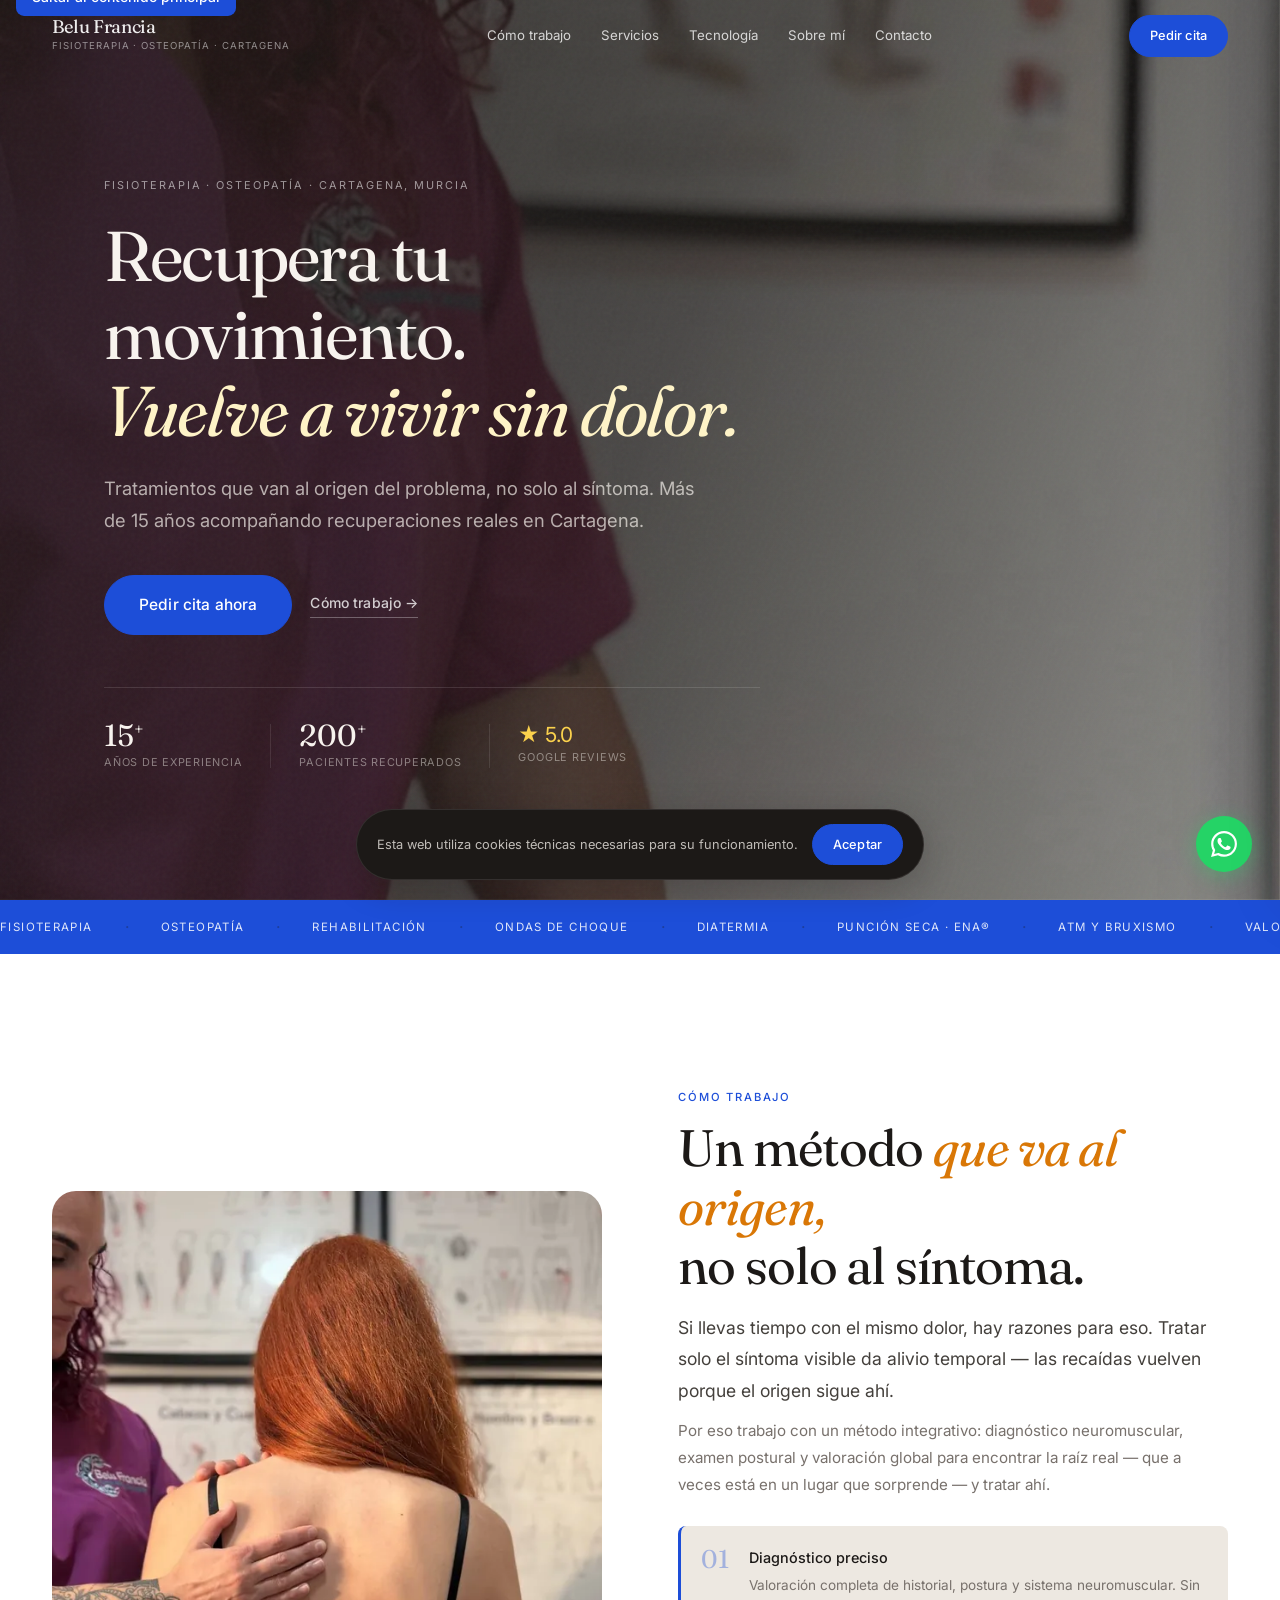
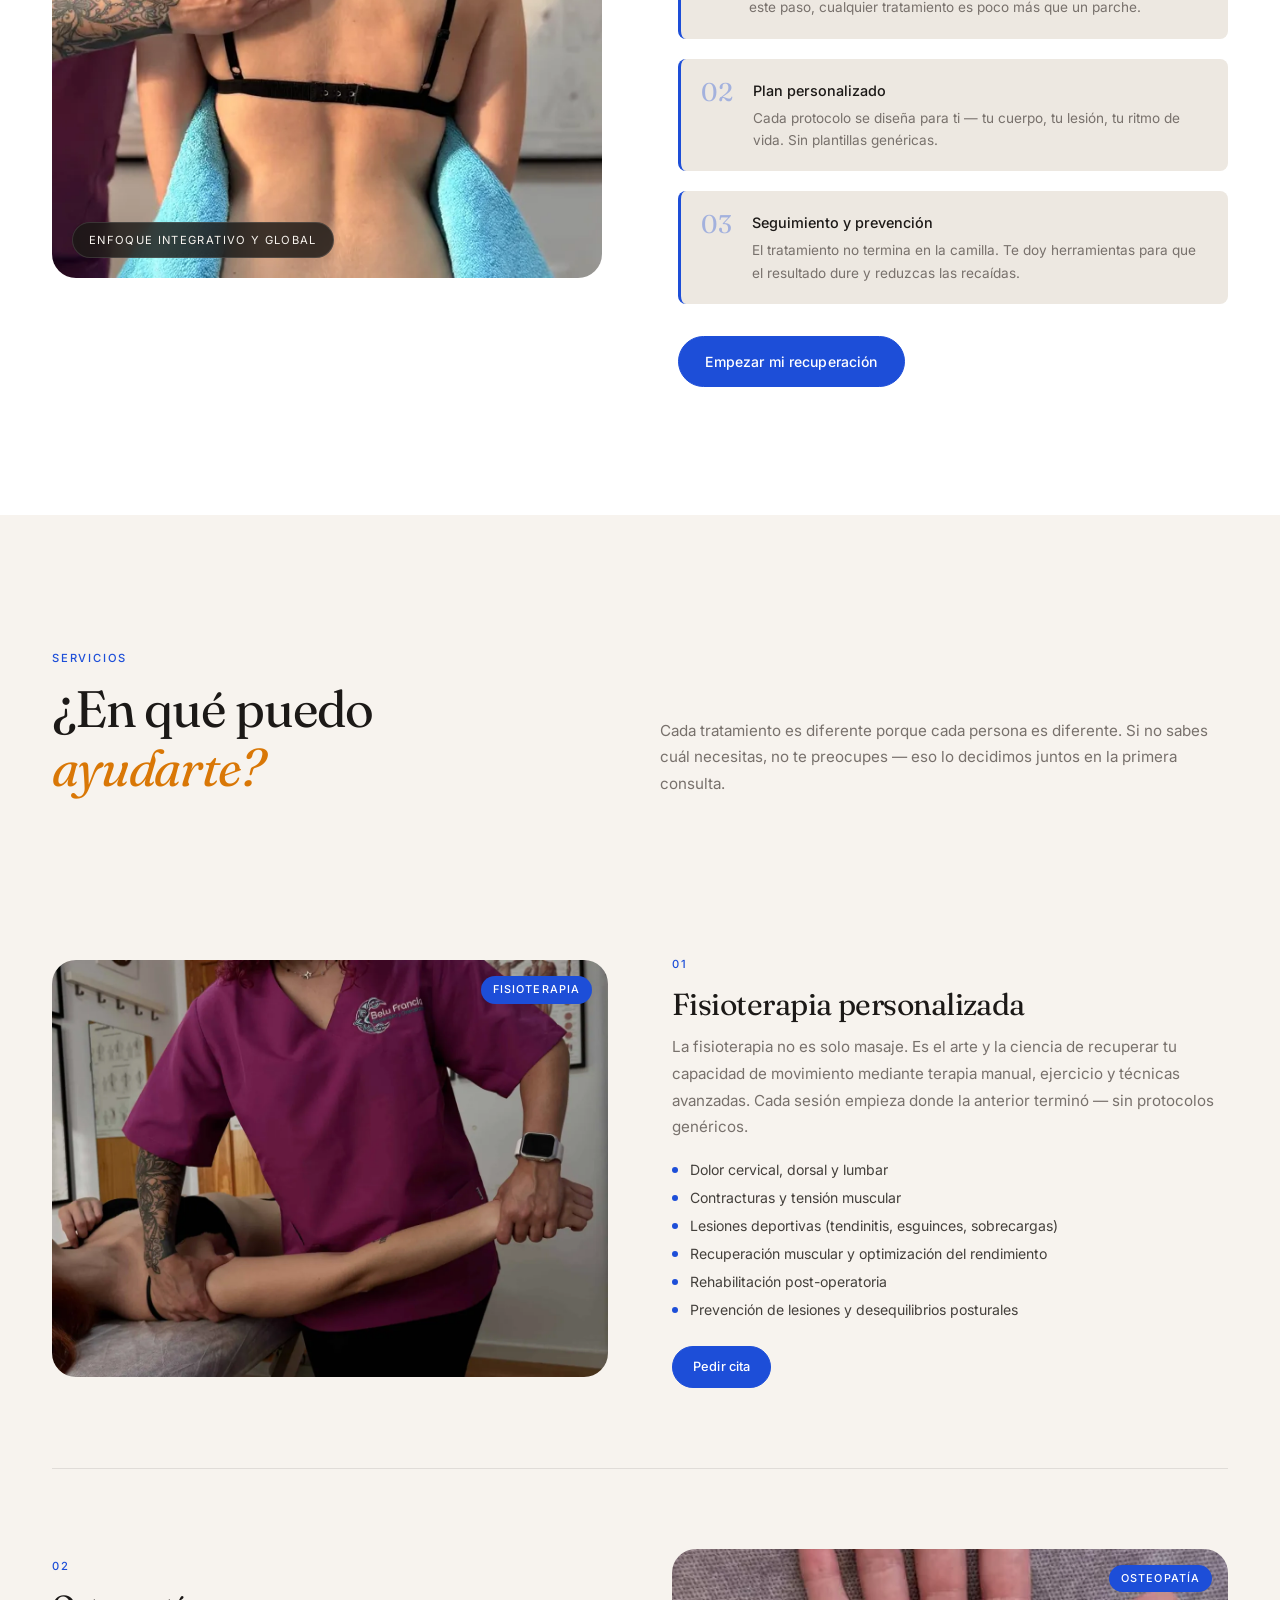
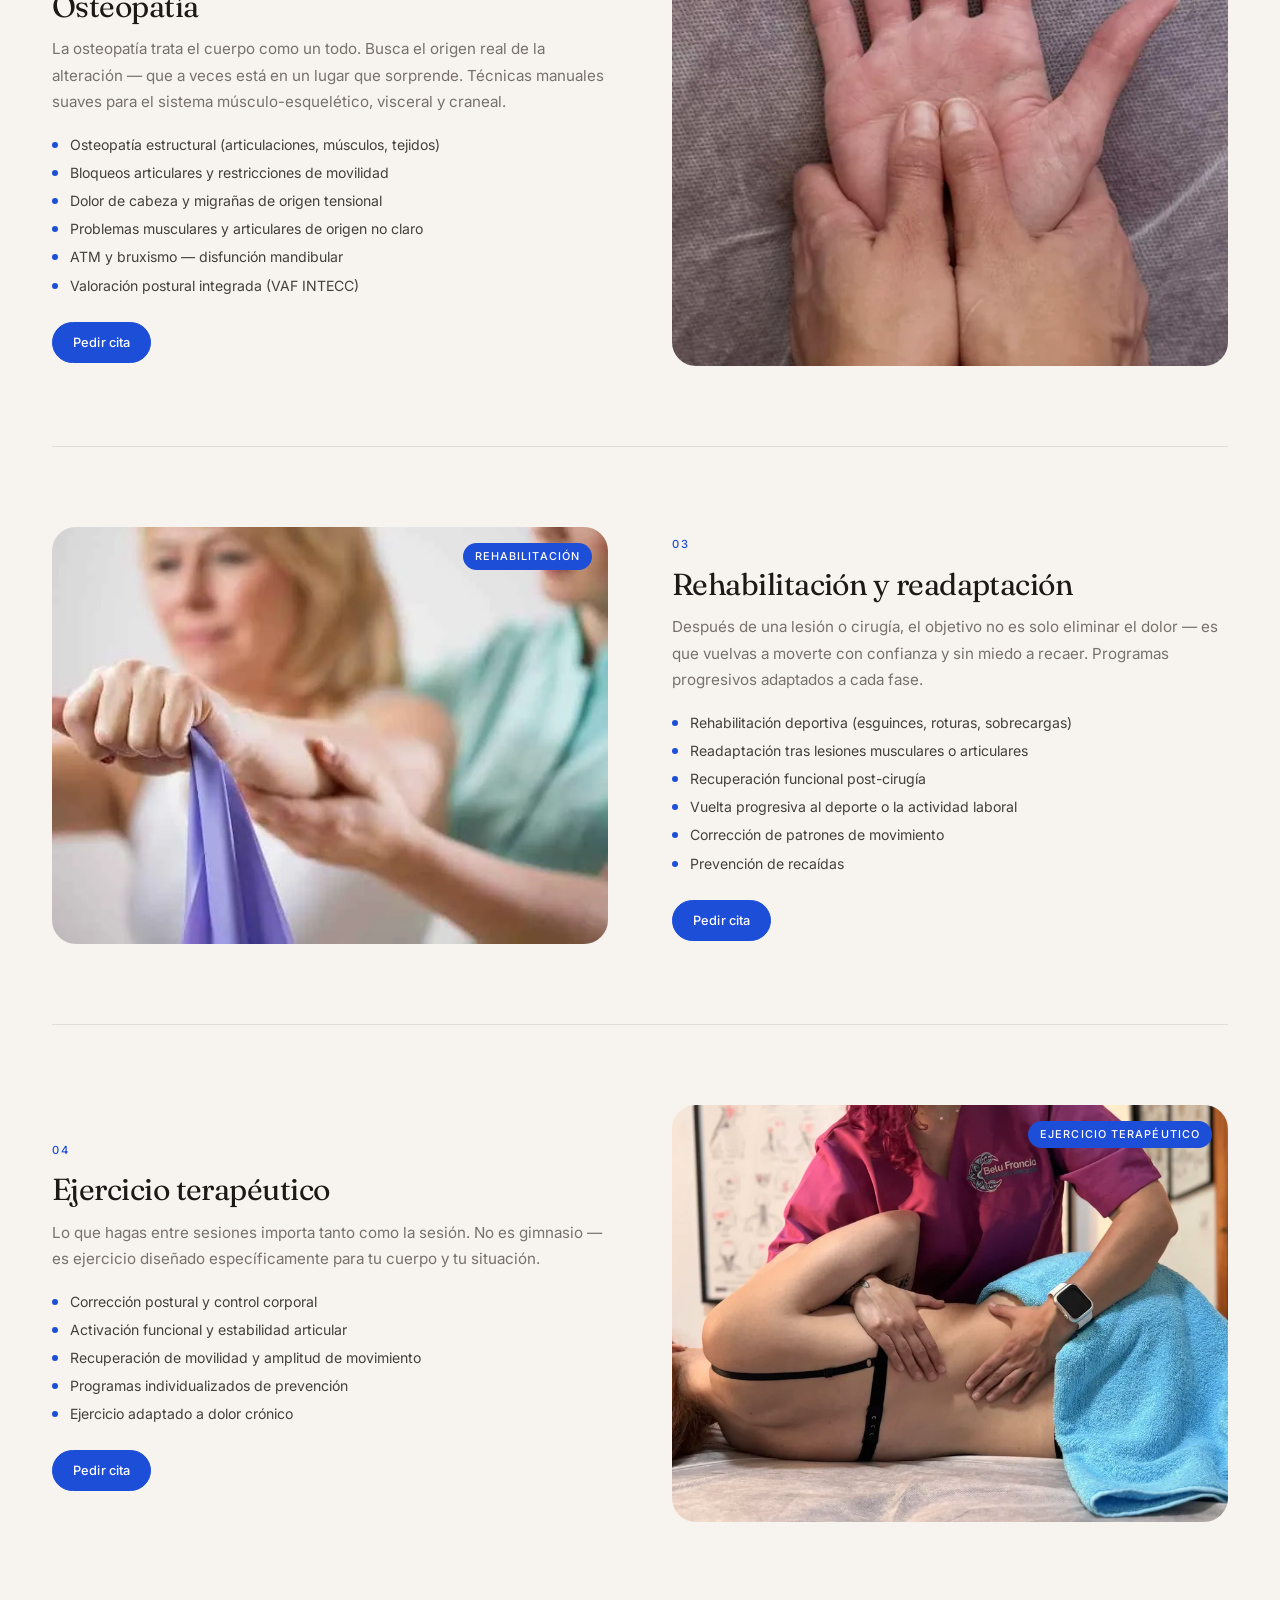
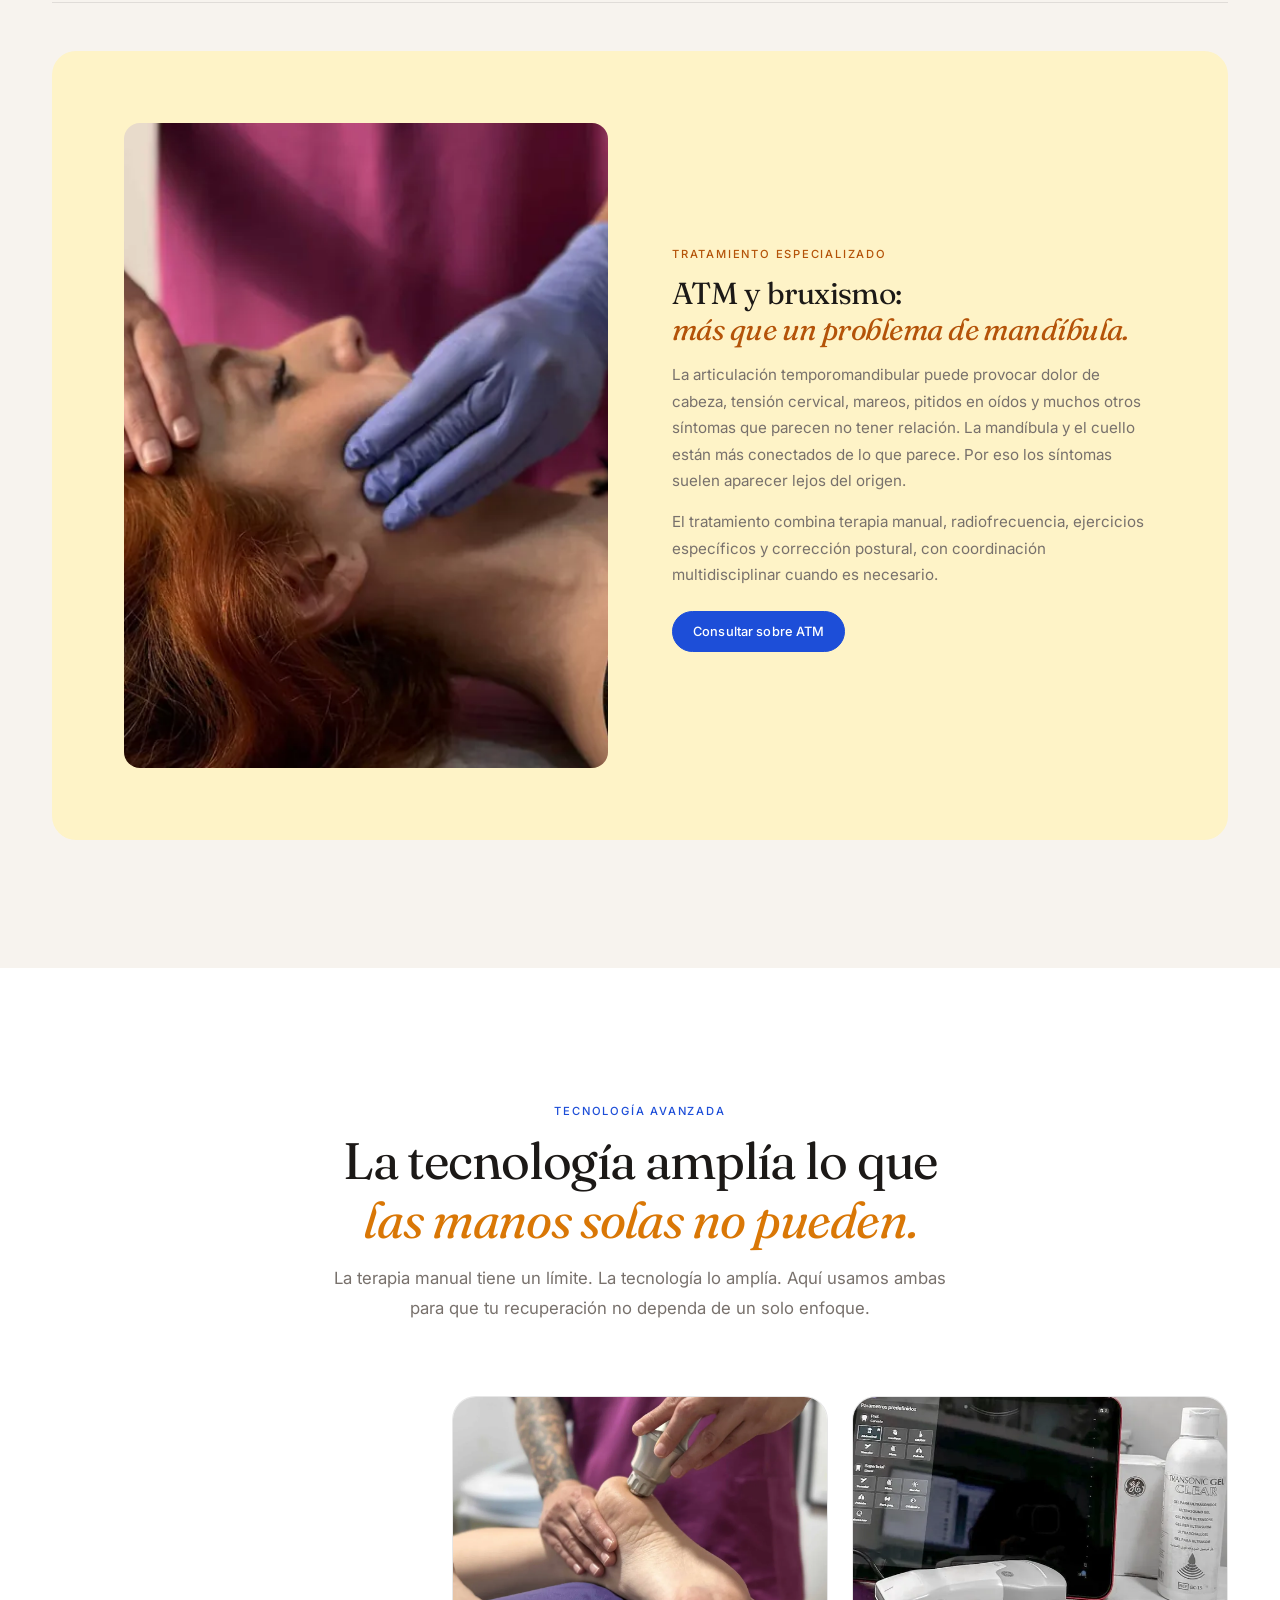
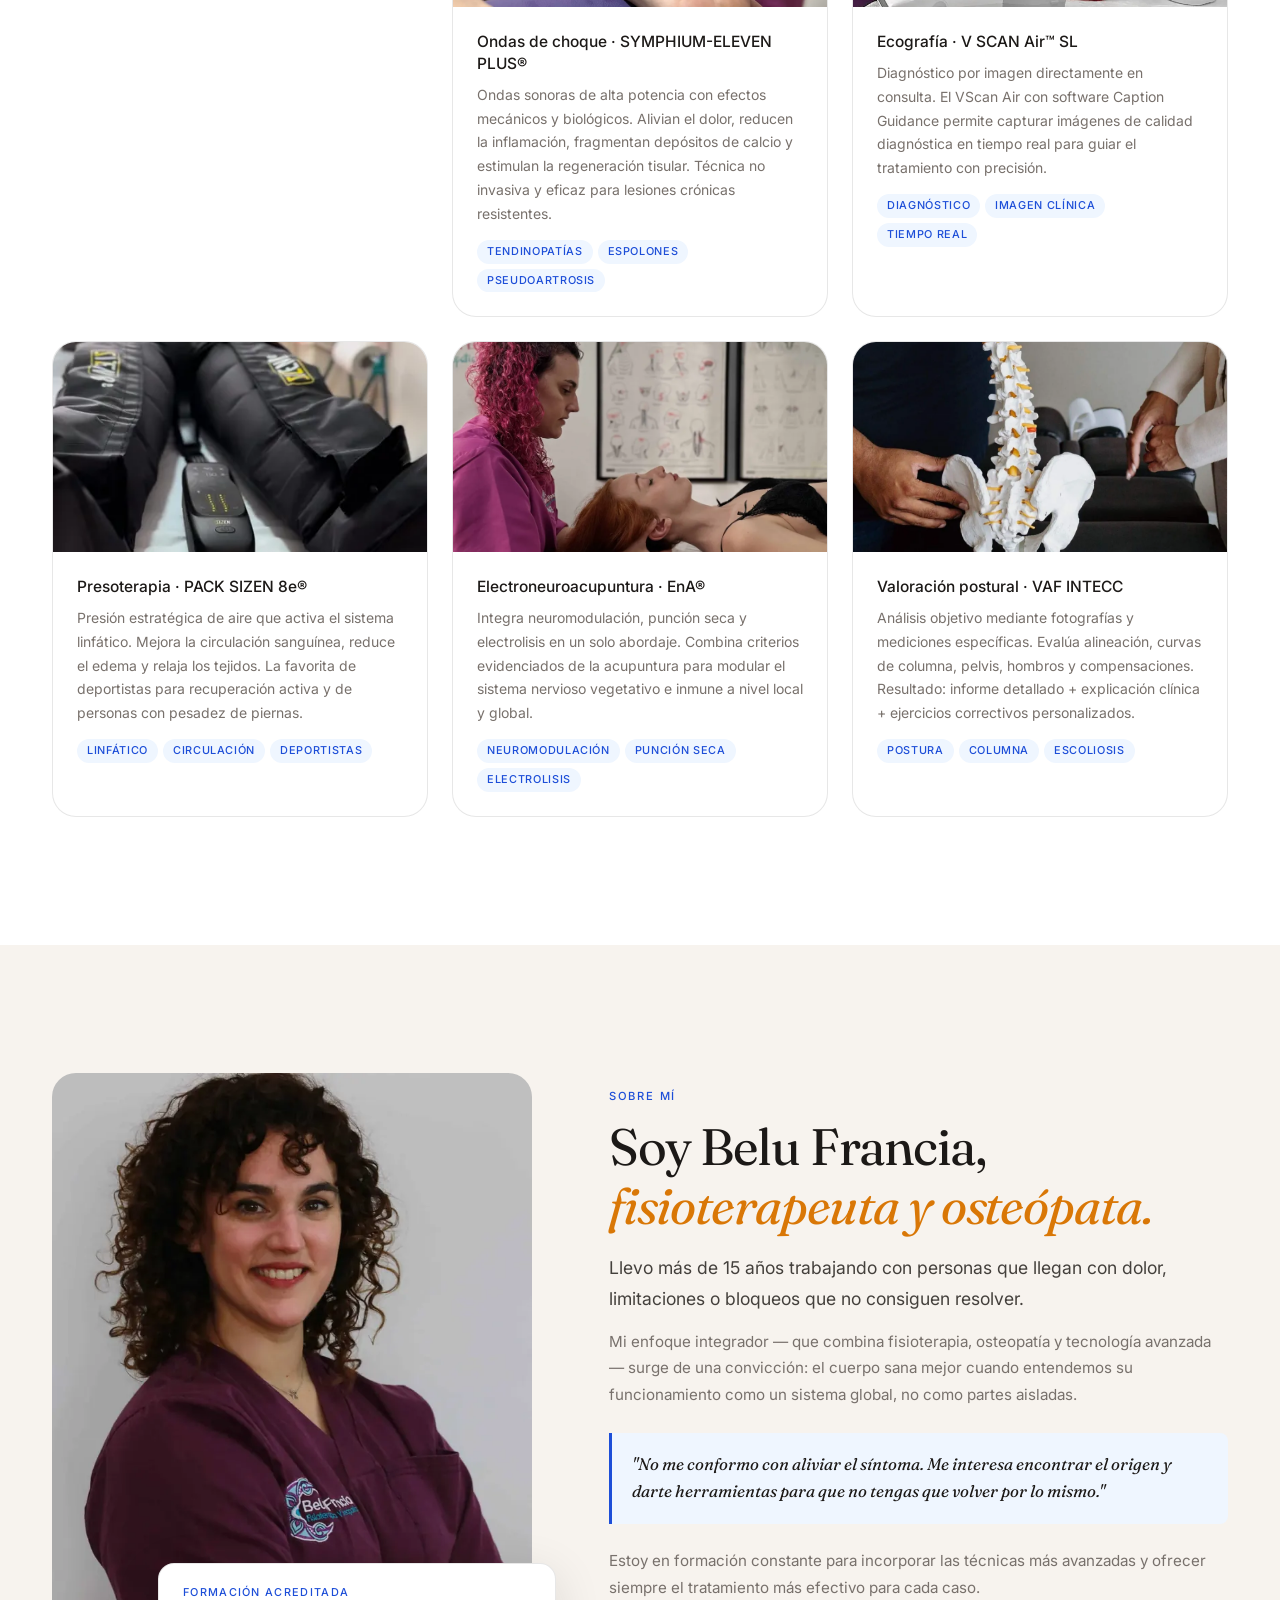
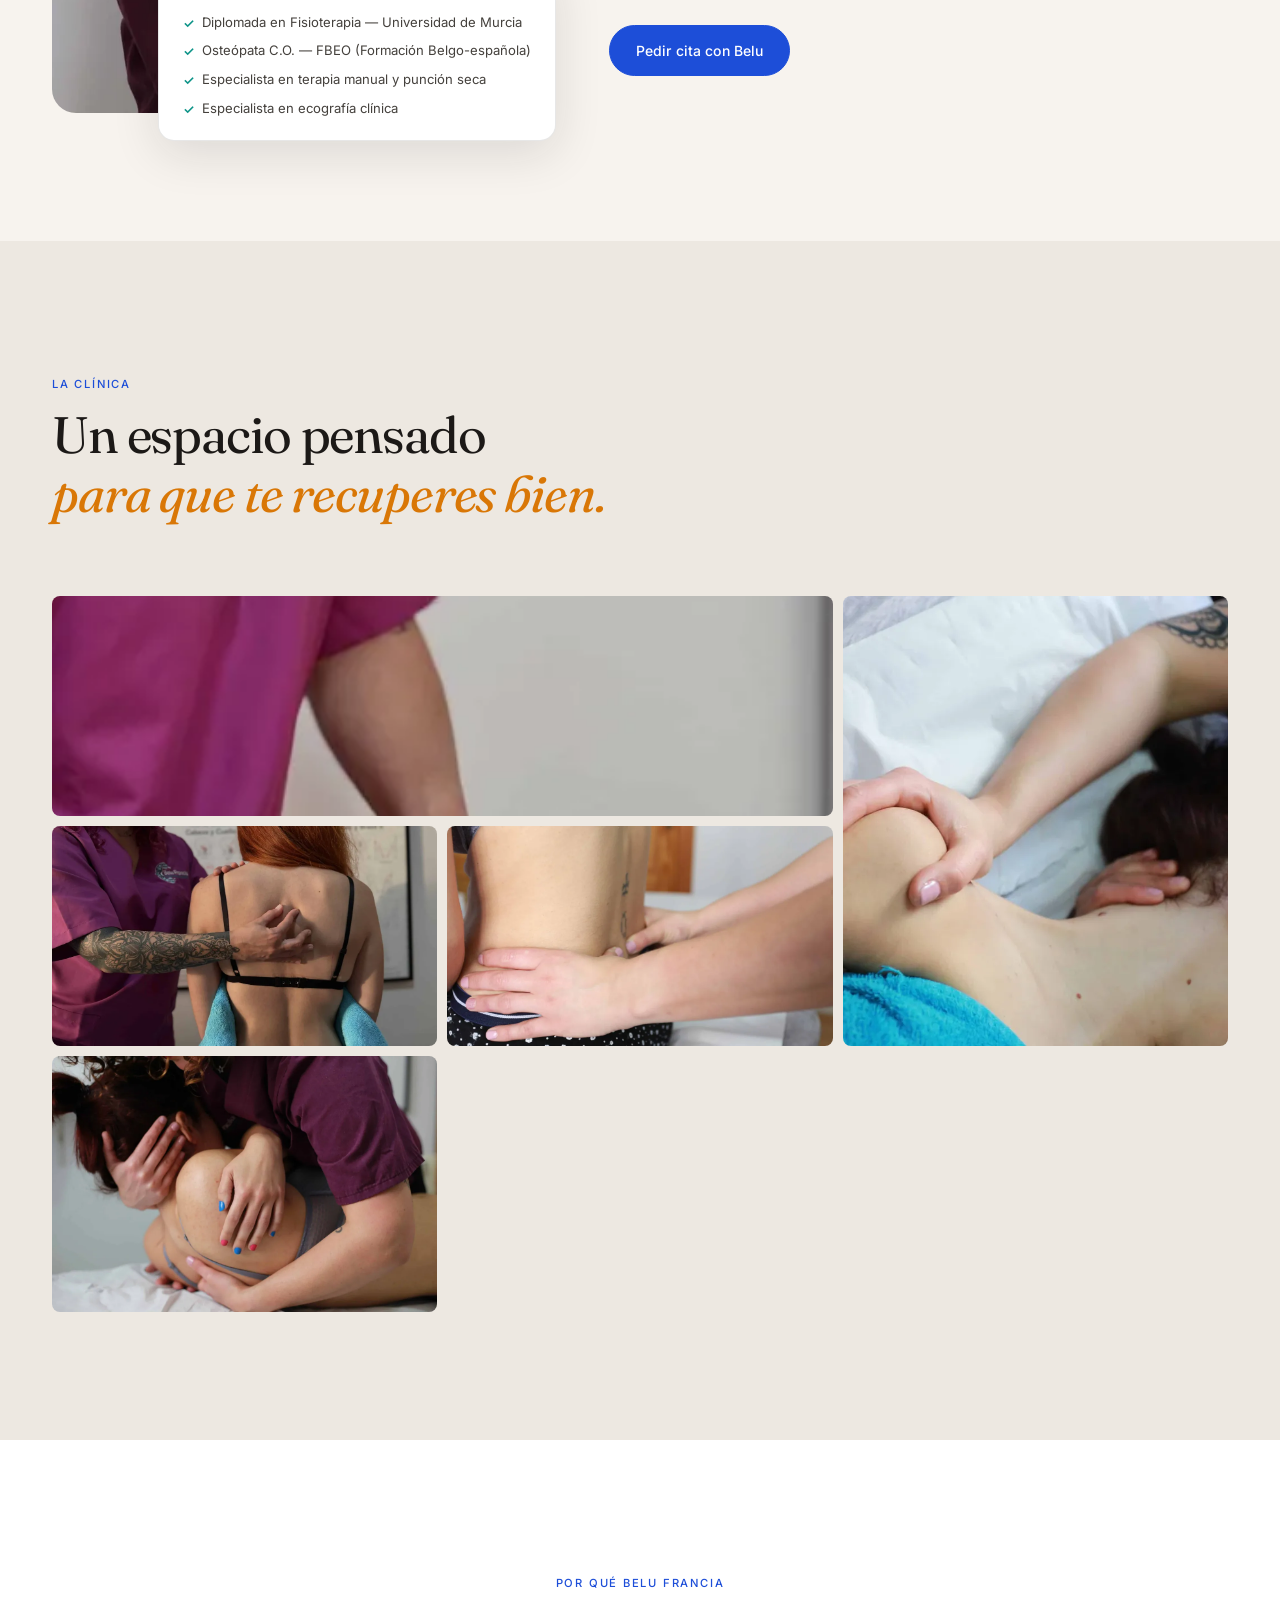
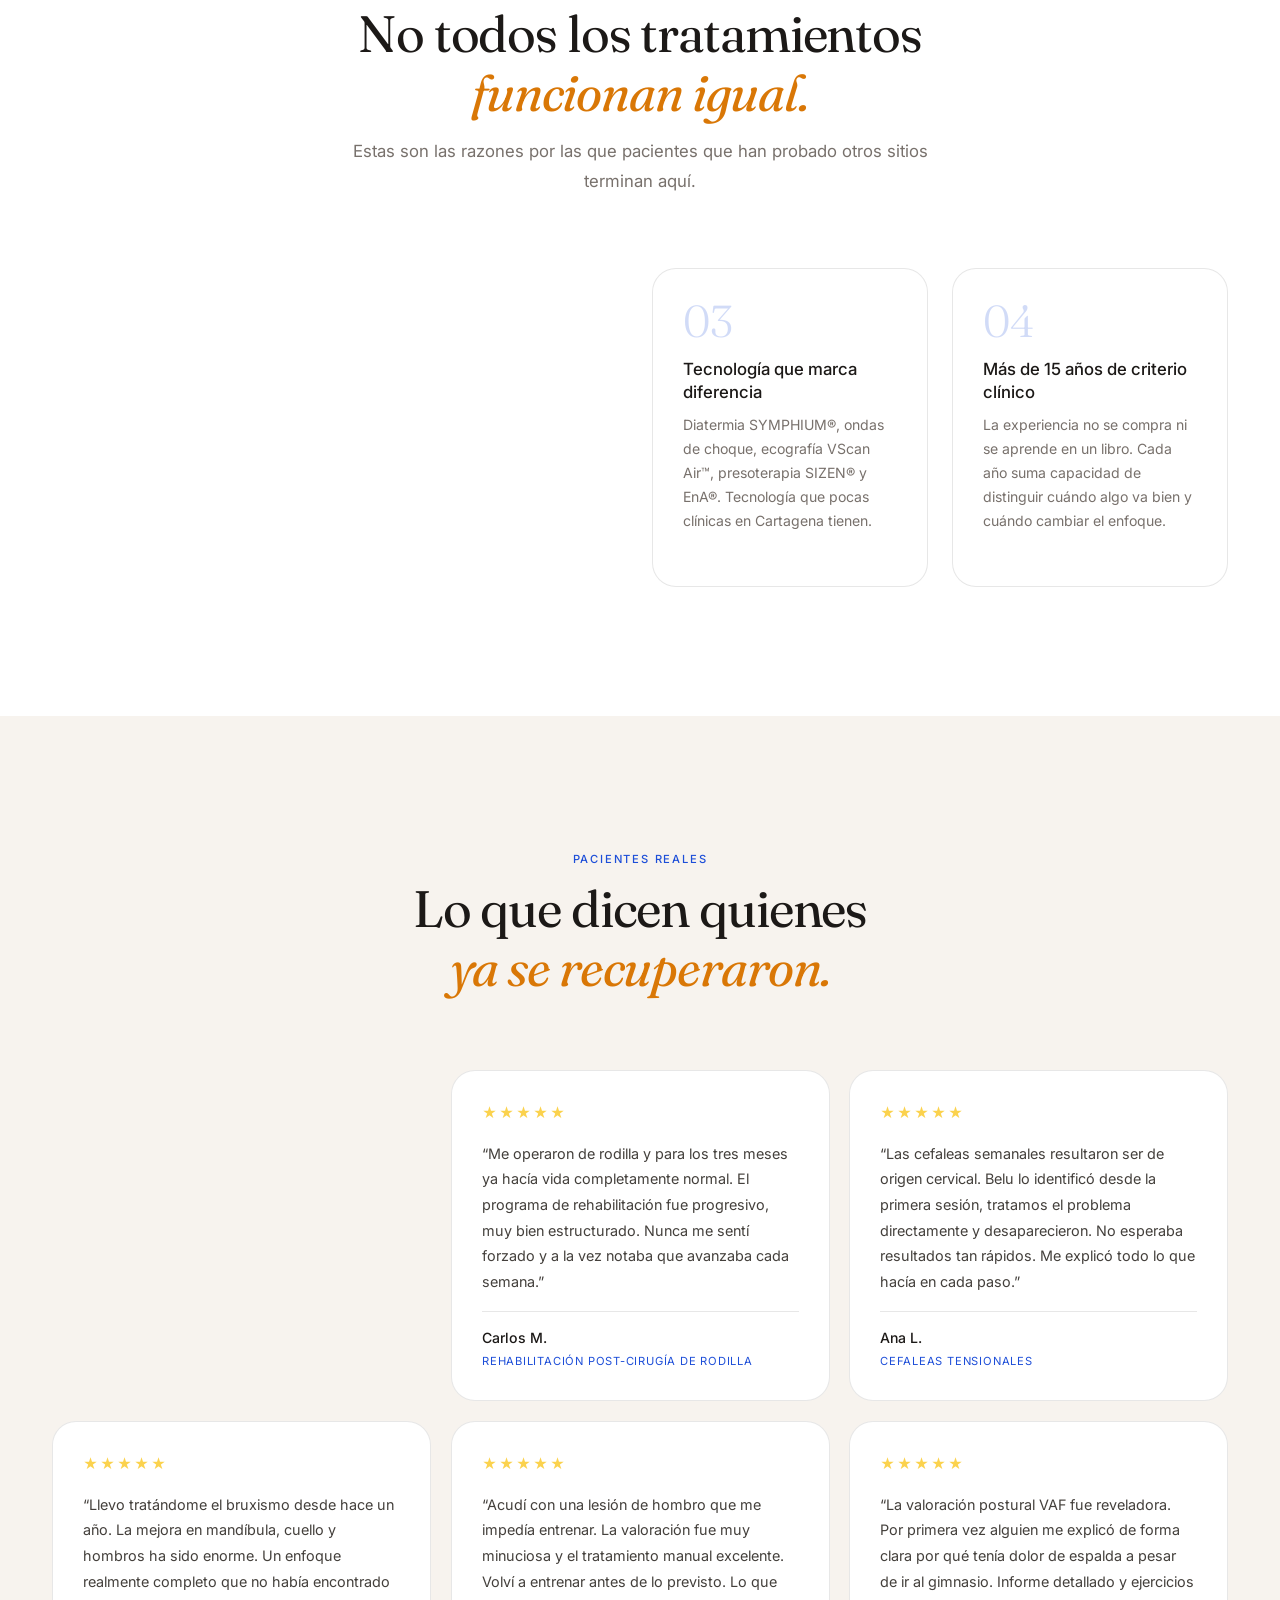
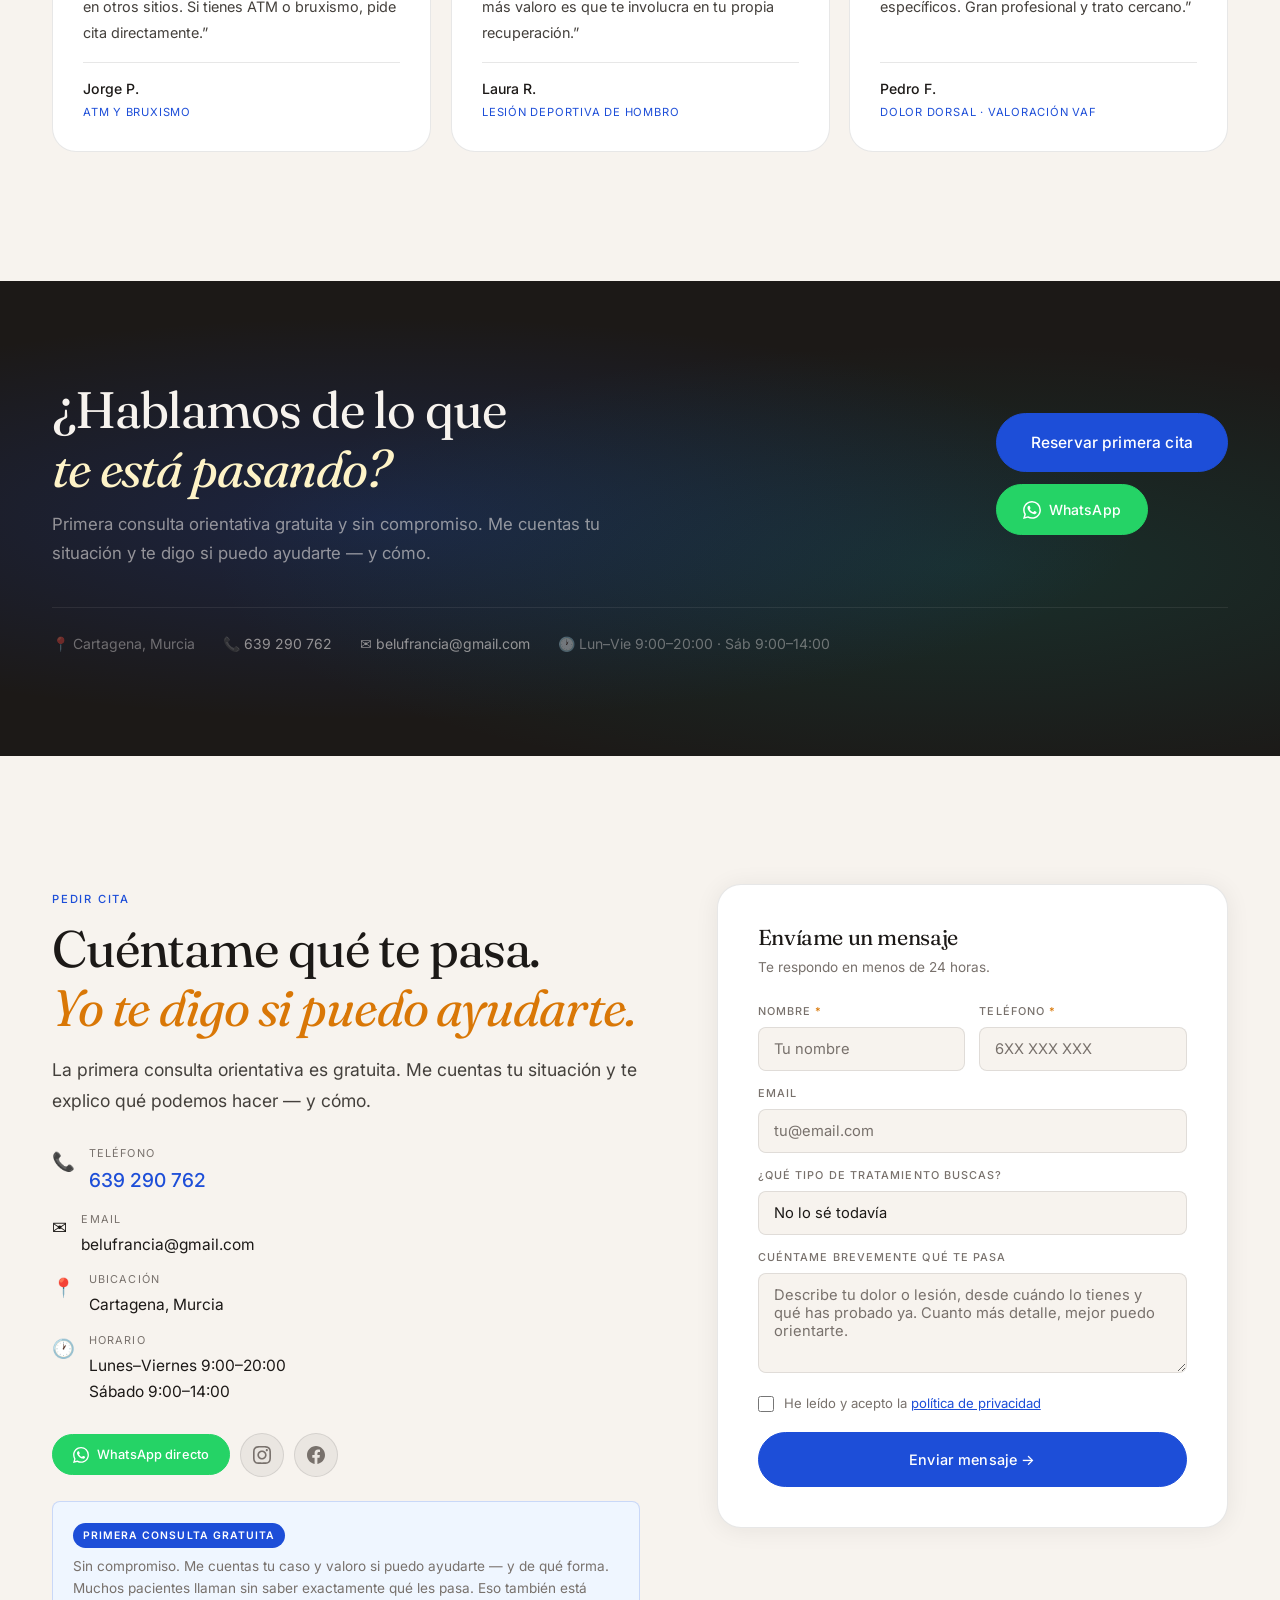
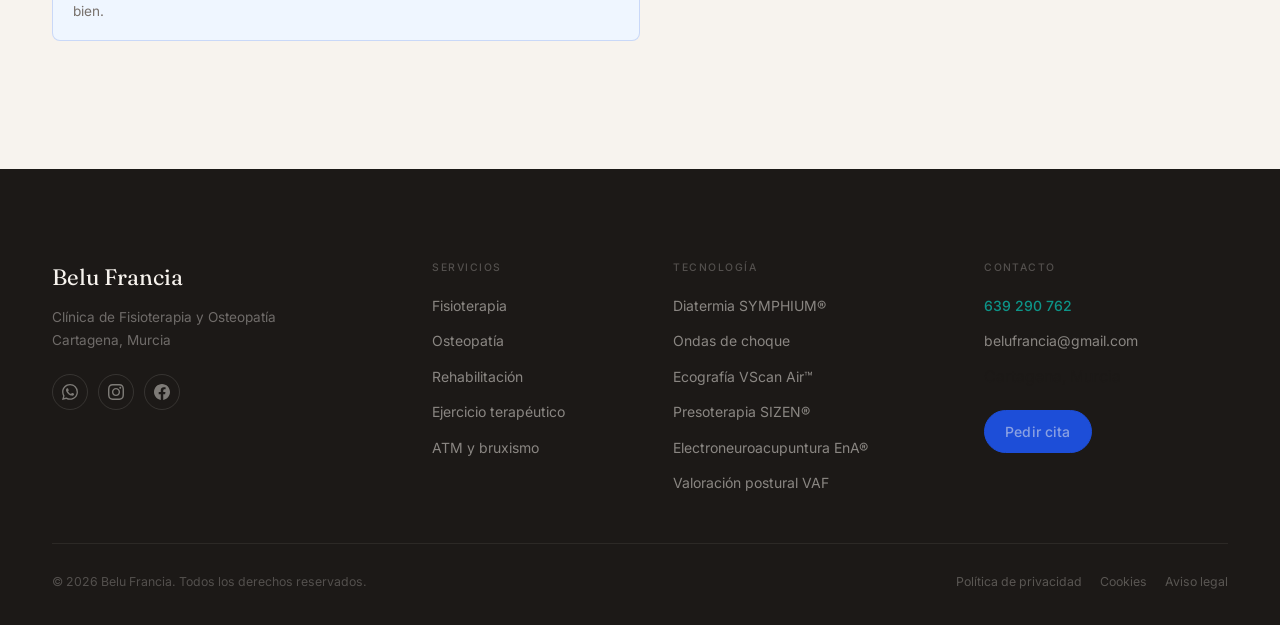
==== commit 4b0aee46: "feat: web production-ready — imágenes WebP, SEO, accesibilidad y copy Fases 1–6 completadas:  FASE 1" ====
--- a/index.html
+++ b/index.html
@@ -4,7 +4,7 @@
   <meta charset="UTF-8"/>
   <meta name="viewport" content="width=device-width,initial-scale=1"/>
   <title>Belu Francia · Fisioterapia y Osteopatía en Cartagena</title>
-  <meta name="description" content="Clínica de fisioterapia y osteopatía en Cartagena con más de 15 años de experiencia. Tratamientos personalizados para recuperar tu movimiento y calidad de vida."/>
+  <meta name="description" content="Fisioterapia y osteopatía en Cartagena · +15 años de experiencia · Terapia manual, ondas de choque, diatermia y ecografía. Primera consulta gratuita."/>
   <meta name="robots" content="index,follow"/>
   <meta property="og:title" content="Belu Francia · Fisioterapia y Osteopatía en Cartagena"/>
   <meta property="og:description" content="Más de 15 años ayudando a personas a recuperar su movimiento. Fisioterapia, osteopatía y tecnología avanzada en Cartagena."/>
@@ -25,6 +25,110 @@
   <link rel="stylesheet" href="css/main.css?v=20260629"/>
   <link rel="stylesheet" href="css/components.css?v=20260629"/>
   <link rel="stylesheet" href="css/animations.css?v=20260629"/>
+  <link rel="preload" as="image" href="assets/img/hero/hero-principal.webp" fetchpriority="high"/>
+  <script type="application/ld+json">
+{
+  "@context": "https://schema.org",
+  "@graph": [
+    {
+      "@type": ["MedicalBusiness", "LocalBusiness"],
+      "@id": "https://belufisio.com/#negocio",
+      "name": "Belu Francia Fisioterapia y Osteopatía",
+      "url": "https://belufisio.com",
+      "telephone": "+34639290762",
+      "email": "belufrancia@gmail.com",
+      "priceRange": "€€",
+      "address": {
+        "@type": "PostalAddress",
+        "addressLocality": "Cartagena",
+        "addressRegion": "Murcia",
+        "addressCountry": "ES"
+      },
+      "openingHoursSpecification": [
+        {
+          "@type": "OpeningHoursSpecification",
+          "dayOfWeek": ["Monday","Tuesday","Wednesday","Thursday","Friday"],
+          "opens": "09:00",
+          "closes": "20:00"
+        },
+        {
+          "@type": "OpeningHoursSpecification",
+          "dayOfWeek": ["Saturday"],
+          "opens": "09:00",
+          "closes": "14:00"
+        }
+      ],
+      "sameAs": [
+        "https://www.instagram.com/belufisio/",
+        "https://www.facebook.com/belufisio/"
+      ],
+      "aggregateRating": {
+        "@type": "AggregateRating",
+        "ratingValue": "5.0",
+        "bestRating": "5",
+        "ratingCount": "6"
+      },
+      "hasOfferCatalog": {
+        "@type": "OfferCatalog",
+        "name": "Servicios de fisioterapia y osteopatía",
+        "itemListElement": [
+          {
+            "@type": "Offer",
+            "itemOffered": {
+              "@type": "Service",
+              "name": "Fisioterapia personalizada",
+              "description": "Terapia manual, ejercicio terapéutico y técnicas avanzadas para dolor cervical, lumbar, lesiones deportivas y rehabilitación post-operatoria."
+            }
+          },
+          {
+            "@type": "Offer",
+            "itemOffered": {
+              "@type": "Service",
+              "name": "Osteopatía",
+              "description": "Técnicas manuales para el sistema músculo-esquelético, visceral y craneal. Bloqueos articulares, migrañas, ATM y valoración postural."
+            }
+          },
+          {
+            "@type": "Offer",
+            "itemOffered": {
+              "@type": "Service",
+              "name": "Rehabilitación y readaptación",
+              "description": "Recuperación funcional tras lesión o cirugía. Rehabilitación deportiva, readaptación muscular y vuelta progresiva al deporte."
+            }
+          },
+          {
+            "@type": "Offer",
+            "itemOffered": {
+              "@type": "Service",
+              "name": "Ejercicio terapéutico",
+              "description": "Programas individualizados de corrección postural, activación funcional y prevención de lesiones adaptados a cada paciente."
+            }
+          },
+          {
+            "@type": "Offer",
+            "itemOffered": {
+              "@type": "Service",
+              "name": "Tratamiento de ATM y bruxismo",
+              "description": "Terapia manual, radiofrecuencia y ejercicios específicos para la articulación temporomandibular. Dolor de cabeza, tensión cervical y pitidos en oídos."
+            }
+          }
+        ]
+      }
+    },
+    {
+      "@type": "Person",
+      "name": "Belu Francia",
+      "jobTitle": "Fisioterapeuta y Osteópata",
+      "worksFor": {"@id": "https://belufisio.com/#negocio"},
+      "hasCredential": [
+        "Diplomada en Fisioterapia — Universidad de Murcia",
+        "Osteópata C.O. — FBEO",
+        "Especialista en ecografía clínica"
+      ]
+    }
+  ]
+}
+</script>
 </head>
 <body>
 
@@ -33,6 +137,7 @@
   <span class="cursor-dot"></span>
   <span class="cursor-ring"></span>
 </div>
+<a href="#hero" class="skip-link">Saltar al contenido principal</a>
 
 <!-- ═══ NAVEGACIÓN ════════════════════════════════════════════ -->
 <header class="nav" id="mainNav" role="banner">
@@ -76,9 +181,8 @@
 <!-- ═══ HERO ══════════════════════════════════════════════════ -->
 <section class="hero" id="hero" aria-label="Presentación principal">
   <div class="hero-bg">
-    <!-- TODO: reemplazar src por assets/img/hero/hero-principal.webp cuando esté optimizada -->
     <img
-      src="https://belufisio.com/wp-content/uploads/2024/12/Foto-5-11-24-17-03-16-scaled.jpg"
+      src="assets/img/hero/hero-principal.webp"
       alt="Sesión de fisioterapia en clínica Belu Francia, Cartagena"
       loading="eager"
       fetchpriority="high"
@@ -155,9 +259,8 @@
   <div class="container">
     <div style="display:grid;grid-template-columns:1fr 1fr;gap:clamp(36px,6vw,96px);align-items:center">
       <div class="r-l" style="border-radius:var(--r-lg);overflow:hidden;aspect-ratio:4/5;position:relative">
-        <!-- TODO: reemplazar por assets/img/metodo/metodo-1.webp -->
         <img
-          src="https://belufisio.com/wp-content/uploads/2024/12/Foto-5-11-24-17-19-51-1-scaled-e1778491140750.jpg"
+          src="assets/img/metodo/metodo-1.webp"
           alt="Belu Francia realizando valoración posturológica a paciente"
           style="width:100%;height:100%;object-fit:cover;transition:transform .55s var(--ease-out)"
           loading="lazy"
@@ -170,10 +273,10 @@
         <span class="eyebrow">Cómo trabajo</span>
         <h2>Un método <em>que va al origen,</em><br>no solo al síntoma.</h2>
         <p class="text-lg" style="margin-top:16px">
-          El cuerpo funciona como un sistema interconectado a través del sistema nervioso. Cuando solo tratamos el síntoma visible, el alivio es temporal y las recaídas vuelven.
+          Si llevas tiempo con el mismo dolor, hay razones para eso. Tratar solo el síntoma visible da alivio temporal — las recaídas vuelven porque el origen sigue ahí.
         </p>
         <p class="text-md" style="margin:12px 0 0">
-          Utilizo un método integrativo basado en diagnóstico neuromuscular y examen posturológico para encontrar la raíz del problema — sea músculo-esquelética, visceral o craneal — y trabajar ahí.
+          Por eso trabajo con un método integrativo: diagnóstico neuromuscular, examen postural y valoración global para encontrar la raíz real — que a veces está en un lugar que sorprende — y tratar ahí.
         </p>
         <div class="metodo-steps" style="display:flex;flex-direction:column;gap:20px;margin:28px 0 32px">
           <div class="metodo-step">
@@ -220,9 +323,8 @@
     <!-- FISIOTERAPIA -->
     <div class="serv-block" id="fisioterapia">
       <div class="serv-media r-l">
-        <!-- TODO: assets/img/servicios/fisioterapia.webp -->
         <img
-          src="https://belufisio.com/wp-content/uploads/2024/12/Foto-5-11-24-16-25-09-scaled.jpg"
+          src="assets/img/servicios/fisioterapia.webp"
           alt="Fisioterapia manual — tratamiento de contracturas y dolor en Cartagena"
           loading="lazy"
         />
@@ -249,9 +351,8 @@
     <!-- OSTEOPATÍA -->
     <div class="serv-block reverse" id="osteopatia">
       <div class="serv-media r-r">
-        <!-- TODO: assets/img/servicios/osteopatia.webp -->
         <img
-          src="https://belufisio.com/wp-content/uploads/2024/12/Foto-5-11-24-17-34-04-scaled.jpg"
+          src="assets/img/servicios/osteopatia.webp"
           alt="Osteopatía — tratamiento manual global del cuerpo en Cartagena"
           loading="lazy"
         />
@@ -278,9 +379,8 @@
     <!-- REHABILITACIÓN -->
     <div class="serv-block" id="rehabilitacion">
       <div class="serv-media r-l">
-        <!-- TODO: assets/img/servicios/rehabilitacion.webp -->
         <img
-          src="https://belufisio.com/wp-content/uploads/2024/12/IMG_4343.jpg"
+          src="assets/img/servicios/rehabilitacion.webp"
           alt="Rehabilitación deportiva y readaptación funcional — Belu Francia"
           loading="lazy"
         />
@@ -307,9 +407,8 @@
     <!-- EJERCICIO TERAPÉUTICO -->
     <div class="serv-block reverse" id="ejercicio">
       <div class="serv-media r-r">
-        <!-- TODO: assets/img/servicios/ejercicio.webp -->
         <img
-          src="https://belufisio.com/wp-content/uploads/2024/12/Foto-5-11-24-17-28-16-scaled.jpg"
+          src="assets/img/servicios/ejercicio.webp"
           alt="Ejercicio terapéutico — activación funcional y control postural"
           loading="lazy"
         />
@@ -319,7 +418,7 @@
         <span class="eyebrow">04</span>
         <h3>Ejercicio terapéutico</h3>
         <p class="text-md" style="margin:12px 0">
-          El movimiento bien prescrito es la herramienta más potente para mantener los resultados. No es gimnasio — es ejercicio diseñado específicamente para tu cuerpo y tu situación.
+          Lo que hagas entre sesiones importa tanto como la sesión. No es gimnasio — es ejercicio diseñado específicamente para tu cuerpo y tu situación.
         </p>
         <ul class="serv-lista">
           <li>Corrección postural y control corporal</li>
@@ -335,9 +434,8 @@
     <!-- ATM HIGHLIGHT -->
     <div class="atm-wrap r-up" id="atm">
       <div class="atm-media">
-        <!-- TODO: assets/img/servicios/atm.webp -->
         <img
-          src="https://belufisio.com/wp-content/uploads/2024/12/Foto-5-11-24-16-46-04-scaled.jpg"
+          src="assets/img/servicios/atm.webp"
           alt="Tratamiento especializado de ATM y bruxismo — Belu Francia"
           loading="lazy"
         />
@@ -346,7 +444,7 @@
         <span class="eyebrow eyebrow-tierra">Tratamiento especializado</span>
         <h3>ATM y bruxismo:<br><em>más que un problema de mandíbula.</em></h3>
         <p class="text-md" style="margin:14px 0">
-          La articulación temporomandibular puede provocar dolor de cabeza, tensión cervical, mareos, pitidos en oídos y muchos otros síntomas que parecen no tener relación. El bruxismo y las disfunciones de ATM afectan al 70–90% de la población en algún momento.
+          La articulación temporomandibular puede provocar dolor de cabeza, tensión cervical, mareos, pitidos en oídos y muchos otros síntomas que parecen no tener relación. La mandíbula y el cuello están más conectados de lo que parece. Por eso los síntomas suelen aparecer lejos del origen.
         </p>
         <p class="text-md" style="margin-bottom:22px">
           El tratamiento combina terapia manual, radiofrecuencia, ejercicios específicos y corrección postural, con coordinación multidisciplinar cuando es necesario.
@@ -362,15 +460,14 @@
   <div class="container">
     <div class="section-header centered r-up">
       <span class="eyebrow">Tecnología avanzada</span>
-      <h2>La mejor tecnología al servicio<br><em>de tu recuperación.</em></h2>
-      <p class="section-desc">La terapia manual tiene un límite. La tecnología lo amplía. Combinamos las dos para que cada tratamiento sea lo más efectivo posible.</p>
+      <h2>La tecnología amplía lo que<br><em>las manos solas no pueden.</em></h2>
+      <p class="section-desc">La terapia manual tiene un límite. La tecnología lo amplía. Aquí usamos ambas para que tu recuperación no dependa de un solo enfoque.</p>
     </div>
     <div class="tec-grid" style="display:grid;grid-template-columns:repeat(auto-fill,minmax(340px,1fr));gap:24px">
 
       <div class="tec-card r-up">
         <div class="tec-img">
-          <!-- TODO: assets/img/tecnologia/diatermia.webp -->
-          <img src="https://belufisio.com/wp-content/uploads/2024/12/Foto-5-11-24-17-43-56-1-scaled.jpg"
+          <img src="assets/img/tecnologia/diatermia.webp"
                alt="Diatermia SYMPHIUM-ONE PLUS — tecaterapia para tejidos profundos" loading="lazy"/>
         </div>
         <div class="tec-body">
@@ -387,8 +484,7 @@
 
       <div class="tec-card r-up">
         <div class="tec-img">
-          <!-- TODO: assets/img/tecnologia/ondas-choque.webp -->
-          <img src="https://belufisio.com/wp-content/uploads/2024/12/Foto-5-11-24-17-40-41-scaled.jpg"
+          <img src="assets/img/tecnologia/ondas-choque.webp"
                alt="Ondas de choque SYMPHIUM-ELEVEN PLUS — tratamiento de tendinopatías" loading="lazy"/>
         </div>
         <div class="tec-body">
@@ -404,8 +500,7 @@
 
       <div class="tec-card r-up">
         <div class="tec-img">
-          <!-- TODO: assets/img/tecnologia/ecografia.webp -->
-          <img src="https://belufisio.com/wp-content/uploads/2024/12/93FD7461-22CD-43D4-8BDF-BFE721F09EFE.jpg"
+          <img src="assets/img/tecnologia/ecografia.webp"
                alt="Ecografía VScan Air SL — diagnóstico por imagen en fisioterapia" loading="lazy"/>
         </div>
         <div class="tec-body">
@@ -421,8 +516,7 @@
 
       <div class="tec-card r-up">
         <div class="tec-img">
-          <!-- TODO: assets/img/tecnologia/presoterapia.webp -->
-          <img src="https://belufisio.com/wp-content/uploads/2024/12/IMG_4416.jpg"
+          <img src="assets/img/tecnologia/presoterapia.webp"
                alt="Presoterapia PACK SIZEN 8e — drenaje linfático y recuperación muscular" loading="lazy"/>
         </div>
         <div class="tec-body">
@@ -438,8 +532,7 @@
 
       <div class="tec-card r-up">
         <div class="tec-img">
-          <!-- TODO: assets/img/tecnologia/ena.webp -->
-          <img src="https://belufisio.com/wp-content/uploads/2024/12/Foto-5-11-24-16-35-56-scaled.jpg"
+          <img src="assets/img/tecnologia/ena.webp"
                alt="Electroneuroacupuntura EnA — neuromodulación y punción seca avanzada" loading="lazy"/>
         </div>
         <div class="tec-body">
@@ -455,8 +548,7 @@
 
       <div class="tec-card r-up">
         <div class="tec-img">
-          <!-- TODO: assets/img/tecnologia/vaf.webp -->
-          <img src="https://belufisio.com/wp-content/uploads/2026/05/228762da43615752cdbe11922a2cd6d4-e1778493980444.jpg"
+          <img src="assets/img/tecnologia/vaf.webp"
                alt="Valoración postural VAF INTECC — análisis de columna y postura" loading="lazy"/>
         </div>
         <div class="tec-body">
@@ -480,9 +572,8 @@
     <div style="display:grid;grid-template-columns:480px 1fr;gap:clamp(36px,6vw,96px);align-items:start">
       <div class="sobre-media-stack r-l">
         <div class="sobre-img-main">
-          <!-- TODO: assets/img/sobre-mi/belu-principal.webp -->
           <img
-            src="https://belufisio.com/wp-content/uploads/2024/12/IMG_0240-scaled.jpg"
+            src="assets/img/sobre-mi/belu-principal.webp"
             alt="Belu Francia — fisioterapeuta y osteópata en Cartagena"
             loading="lazy"
           />
@@ -527,32 +618,27 @@
     </div>
     <div class="gal-grid">
       <div class="gal-item gal-wide r-up">
-        <!-- TODO: assets/img/galeria/galeria-1.webp -->
-        <img src="https://belufisio.com/wp-content/uploads/2024/12/Foto-5-11-24-17-03-16-scaled.jpg"
+        <img src="assets/img/galeria/galeria-1.webp"
              alt="Sala de tratamiento principal — clínica Belu Francia Cartagena" loading="lazy"/>
         <div class="gal-caption">Sala principal de tratamiento</div>
       </div>
       <div class="gal-item gal-tall r-up">
-        <!-- TODO: assets/img/galeria/galeria-2.webp -->
-        <img src="https://belufisio.com/wp-content/uploads/2024/12/IMG_0215-scaled.jpg"
+        <img src="assets/img/galeria/galeria-2.webp"
              alt="Sala de rehabilitación y readaptación" loading="lazy"/>
         <div class="gal-caption">Área de rehabilitación</div>
       </div>
       <div class="gal-item r-up">
-        <!-- TODO: assets/img/galeria/galeria-3.webp -->
-        <img src="https://belufisio.com/wp-content/uploads/2024/12/Foto-5-11-24-17-20-06-scaled.jpg"
+        <img src="assets/img/galeria/galeria-3.webp"
              alt="Valoración posturológica en consulta" loading="lazy"/>
         <div class="gal-caption">Valoración posturológica</div>
       </div>
       <div class="gal-item r-up">
-        <!-- TODO: assets/img/galeria/galeria-4.webp -->
-        <img src="https://belufisio.com/wp-content/uploads/2024/12/IMG_0210-scaled.jpg"
+        <img src="assets/img/galeria/galeria-4.webp"
              alt="Equipamiento de tecnología avanzada" loading="lazy"/>
         <div class="gal-caption">Tecnología de vanguardia</div>
       </div>
       <div class="gal-item r-up">
-        <!-- TODO: assets/img/galeria/galeria-5.webp -->
-        <img src="https://belufisio.com/wp-content/uploads/2024/12/IMG_0196-scaled.jpg"
+        <img src="assets/img/galeria/galeria-5.webp"
              alt="Tratamiento combinado de fisioterapia y osteopatía" loading="lazy"/>
         <div class="gal-caption">Tratamiento integral</div>
       </div>
@@ -582,7 +668,7 @@
       <div class="porque-card r-up">
         <div class="porque-num">03</div>
         <h4>Tecnología que marca diferencia</h4>
-        <p>Diatermia SYMPHIUM®, ondas de choque, ecografía VScan Air™, presoterapia SIZEN® y EnA®. Tecnología de clínica de referencia en Cartagena.</p>
+        <p>Diatermia SYMPHIUM®, ondas de choque, ecografía VScan Air™, presoterapia SIZEN® y EnA®. Tecnología que pocas clínicas en Cartagena tienen.</p>
       </div>
       <div class="porque-card r-up">
         <div class="porque-num">04</div>
@@ -755,9 +841,9 @@
         <h3>Envíame un mensaje</h3>
         <p class="form-subtitle">Te respondo en menos de 24 horas.</p>
 
-        <!-- TODO: Cambiar action por endpoint Formspree: https://formspree.io/f/XXXXXXXX -->
-        <!-- Ver CLAUDE.md → "Integraciones pendientes" para instrucciones -->
-        <form id="contactForm" novalidate>
+        <form id="contactForm" action="https://formspree.io/f/FORMSPREE_ID_AQUI" method="POST" novalidate>
+          <input type="hidden" name="_subject" value="Nueva cita — Belu Francia"/>
+          <input type="hidden" name="_next" value="pages/gracias.html"/>
           <div class="form-row">
             <div class="form-group">
               <label for="nombre">Nombre <span class="req">*</span></label>
@@ -885,6 +971,27 @@
   </svg>
 </a>
 
+<div id="cookieBanner" class="cookie-banner" role="alertdialog" aria-label="Aviso de cookies" aria-live="polite" style="display:none">
+  <p class="cookie-text">Esta web utiliza cookies técnicas necesarias para su funcionamiento.</p>
+  <button class="cookie-btn btn btn-primary btn-sm" id="cookieAccept">Aceptar</button>
+</div>
+<style>
+.cookie-banner{position:fixed;bottom:20px;left:50%;transform:translateX(-50%);background:var(--ink);color:#F7F3EE;padding:14px 20px;border-radius:100px;display:flex;align-items:center;gap:14px;box-shadow:0 8px 32px rgba(28,25,23,0.25);z-index:9998;white-space:nowrap;border:1px solid rgba(247,243,238,0.1)}
+.cookie-text{font-size:.8rem;color:rgba(247,243,238,0.75);margin:0}
+</style>
+<script>
+(function(){
+  if(localStorage.getItem('belu-cookies')==='1')return;
+  var b=document.getElementById('cookieBanner');
+  if(b)b.style.display='flex';
+  var btn=document.getElementById('cookieAccept');
+  if(btn)btn.addEventListener('click',function(){
+    localStorage.setItem('belu-cookies','1');
+    b.style.display='none';
+  });
+})();
+</script>
+
 <!-- Scripts — orden obligatorio, cache busters obligatorios -->
 <script defer src="js/gsap.min.js?v=20260629"></script>
 <script defer src="js/ScrollTrigger.min.js?v=20260629"></script>
--- a/css/main.css
+++ b/css/main.css
@@ -255,3 +255,15 @@
   .nav, .ticker-wrap, .fab, .cursor, .mobile-menu { display: none !important; }
   .section { padding: 24px 0; }
 }
+
+/* ── SKIP LINK ───────────────────────────────────────────────── */
+.skip-link {
+  position: absolute;
+  transform: translateY(-100%);
+  left: 16px; top: 16px;
+  background: var(--azul); color: #fff;
+  padding: 8px 16px; border-radius: var(--r-sm);
+  font-size: .875rem; font-weight: 500; z-index: 9999;
+  transition: transform .2s;
+}
+.skip-link:focus { transform: translateY(0); }
--- a/css/components.css
+++ b/css/components.css
@@ -677,3 +677,28 @@
   .atm-wrap { grid-template-columns: 1fr; }
   .atm-media { aspect-ratio: 16/9; }
 }
+
+/* ── RESPONSIVE FIXES ────────────────────────────────────────── */
+
+/* Sobre mí: grid 1 columna en tablet/móvil */
+@media (max-width: 860px) {
+  #sobre-mi > .container > div {
+    grid-template-columns: 1fr !important;
+  }
+}
+
+/* serv-block: reducir gap en tablet */
+@media (max-width: 900px) and (min-width: 761px) {
+  .serv-block {
+    gap: 32px;
+  }
+}
+
+/* hero-trust: colapso en móviles muy pequeños */
+@media (max-width: 380px) {
+  .hero-trust {
+    gap: 12px;
+    flex-wrap: wrap;
+  }
+  .trust-divider { display: none; }
+}
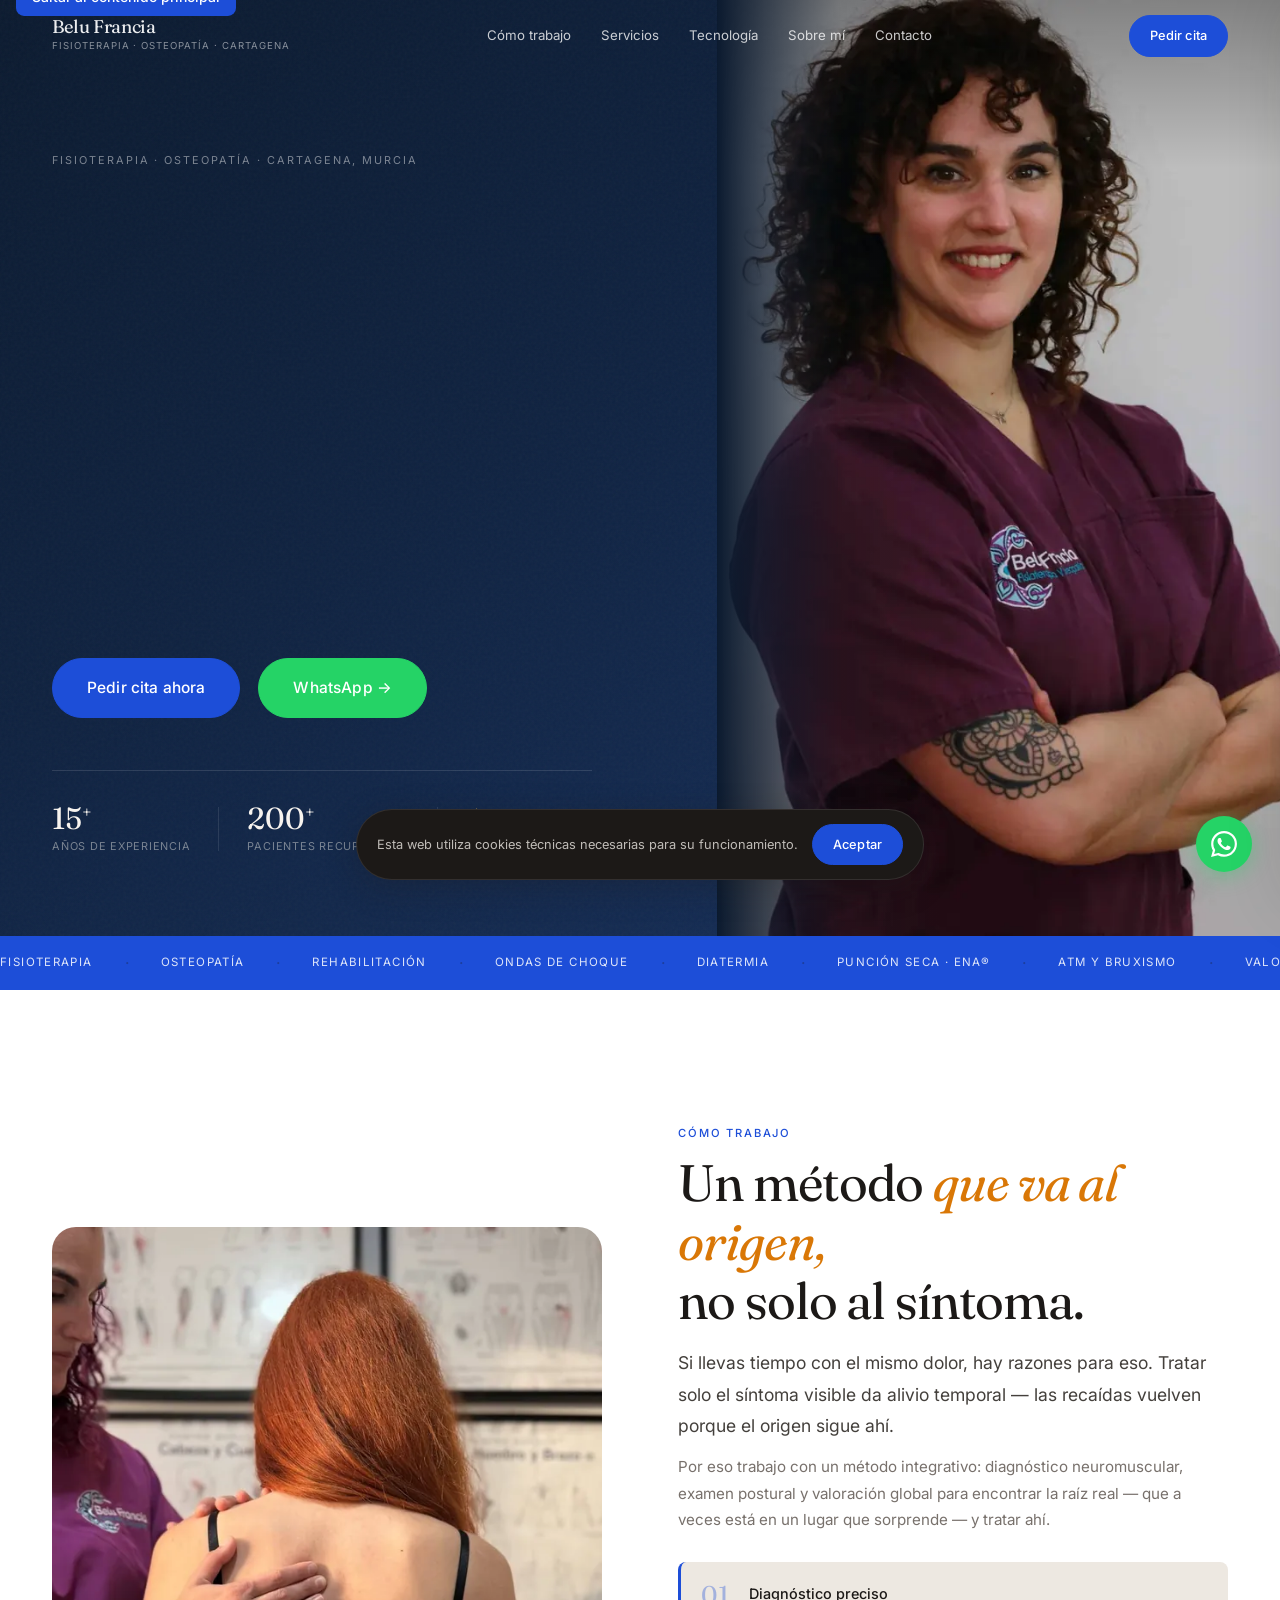
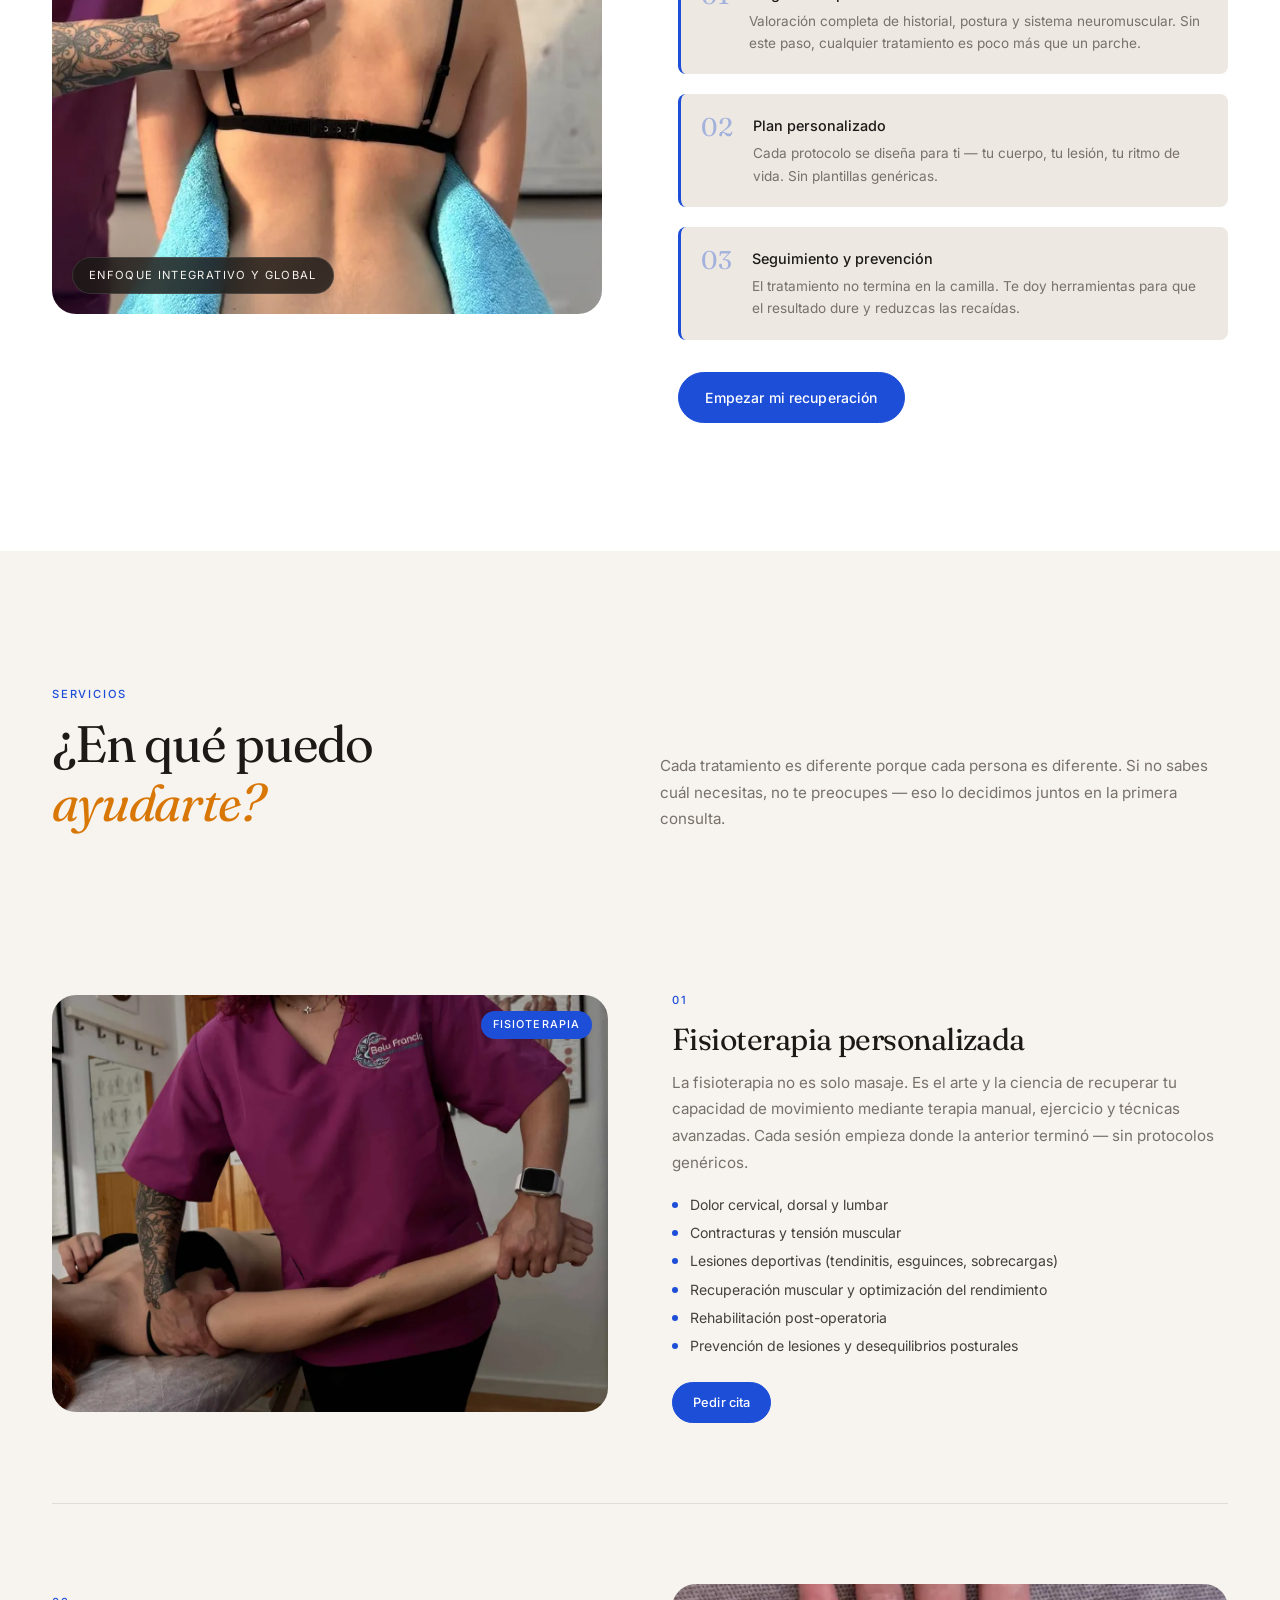
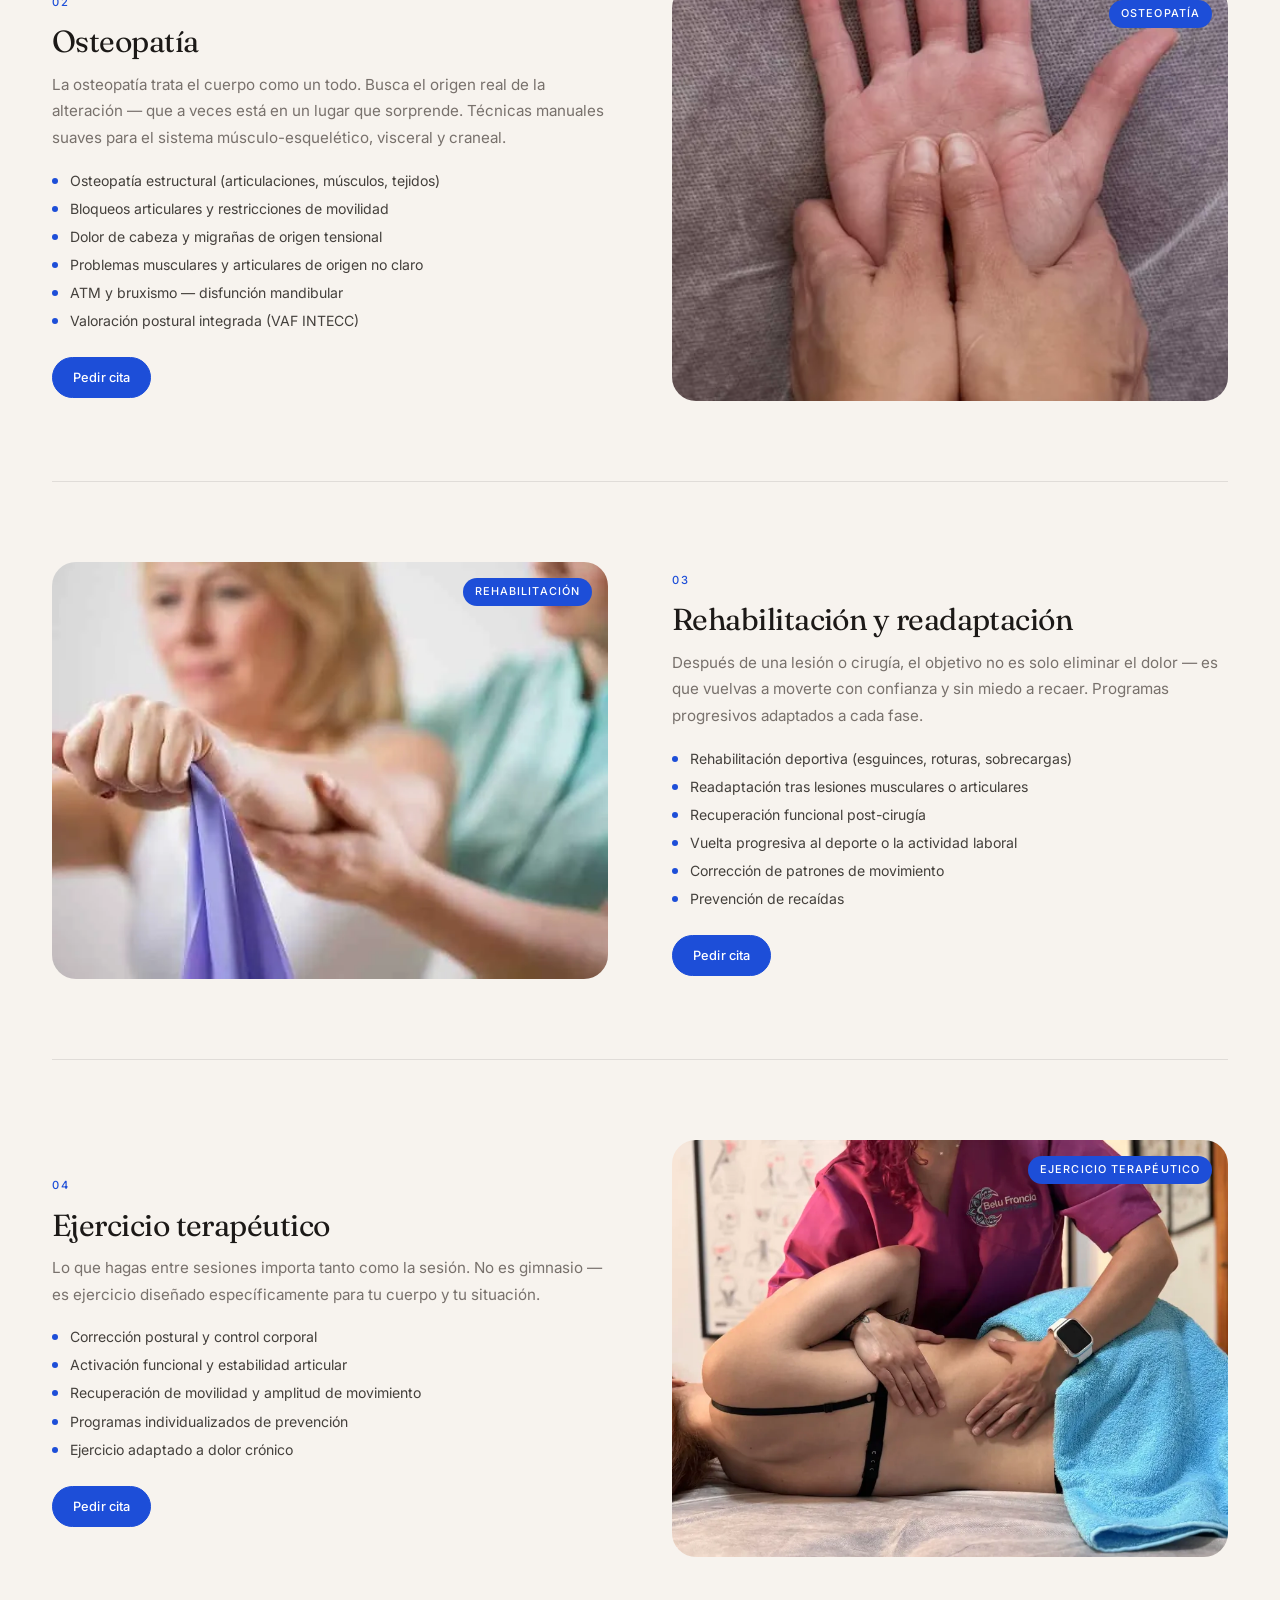
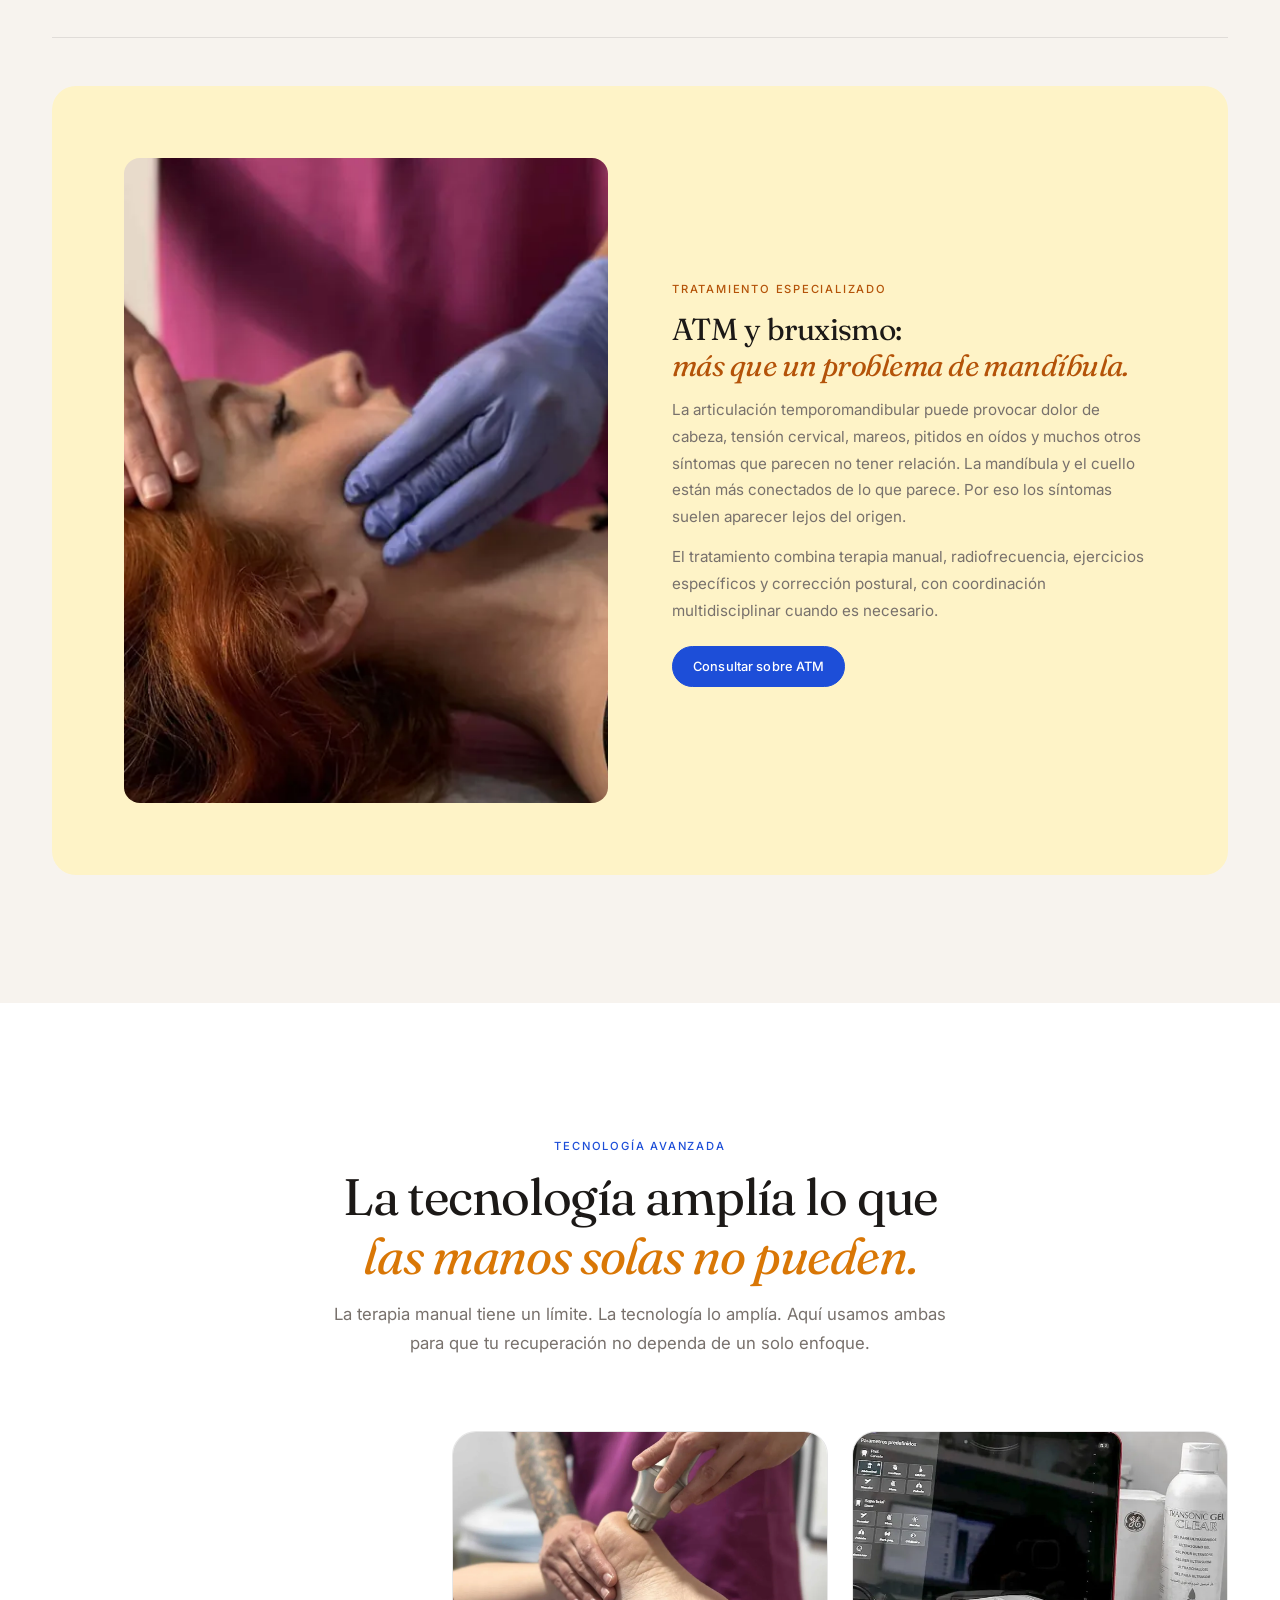
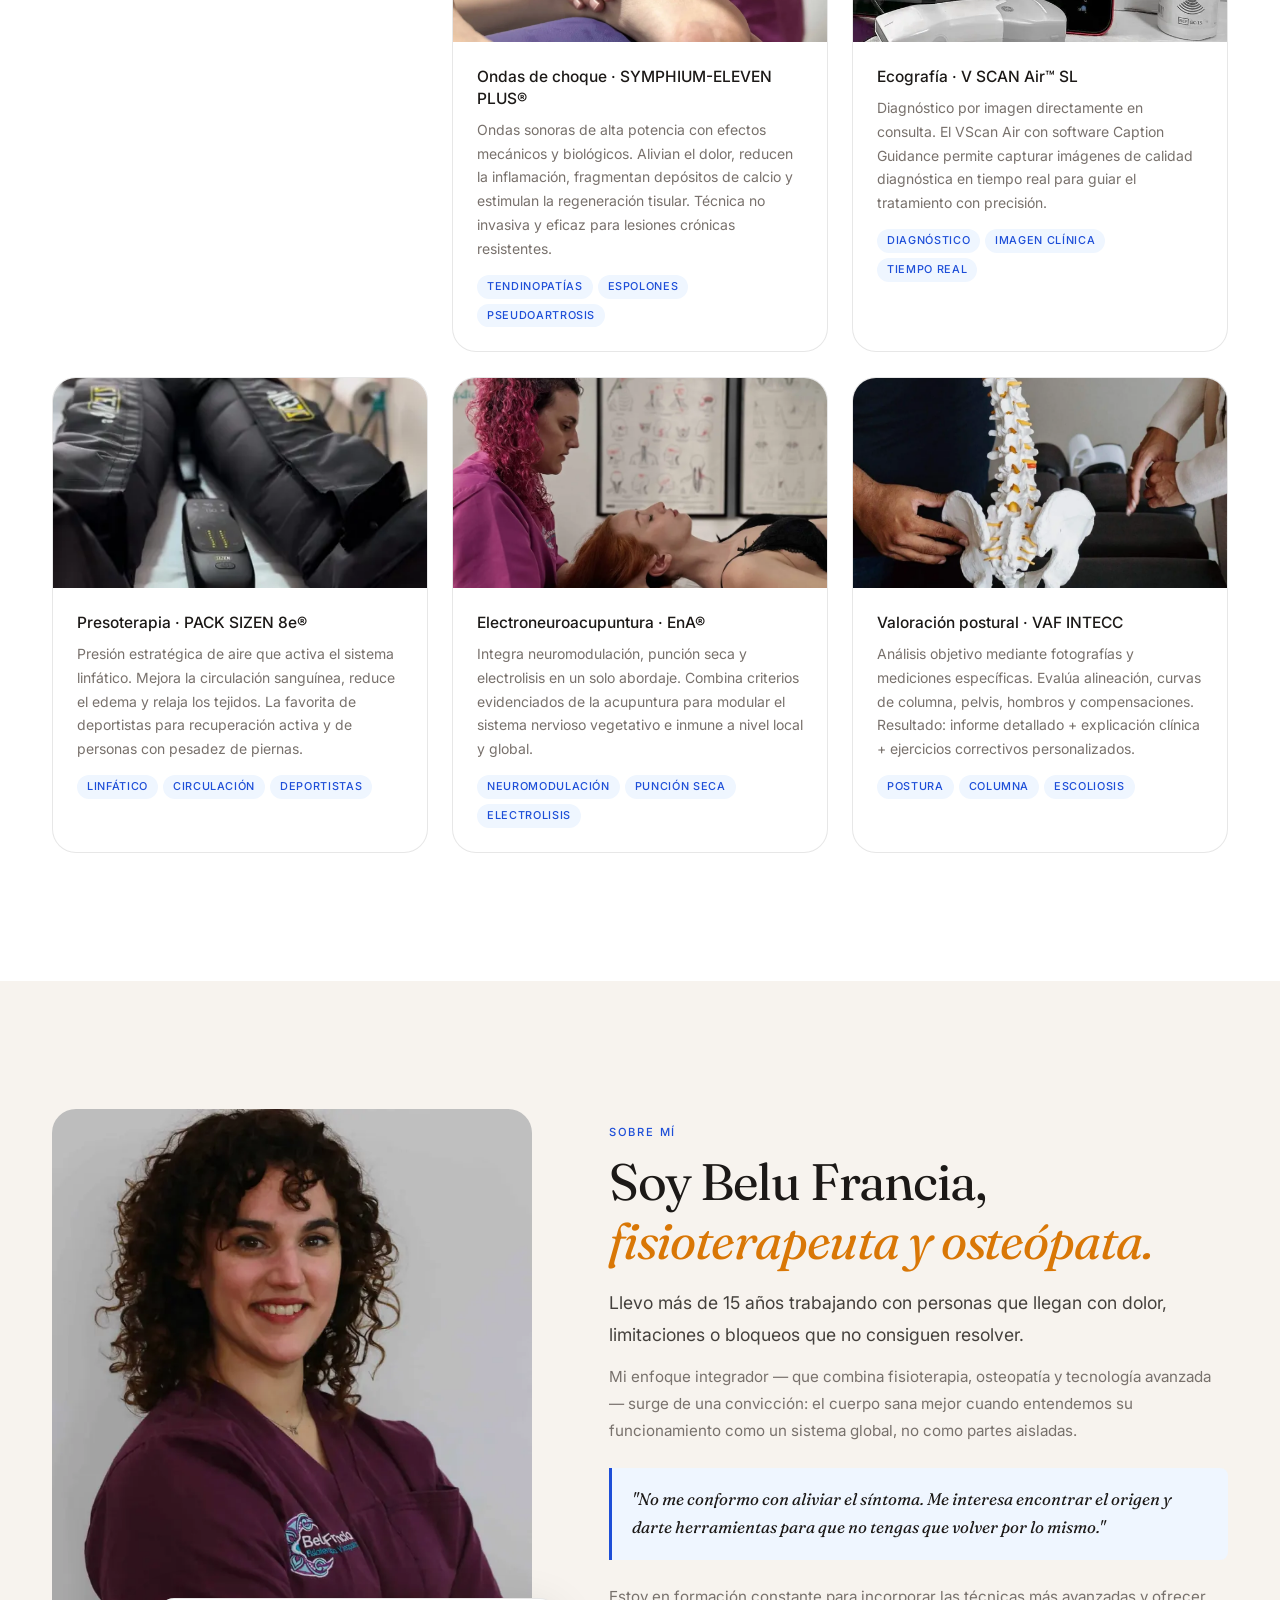
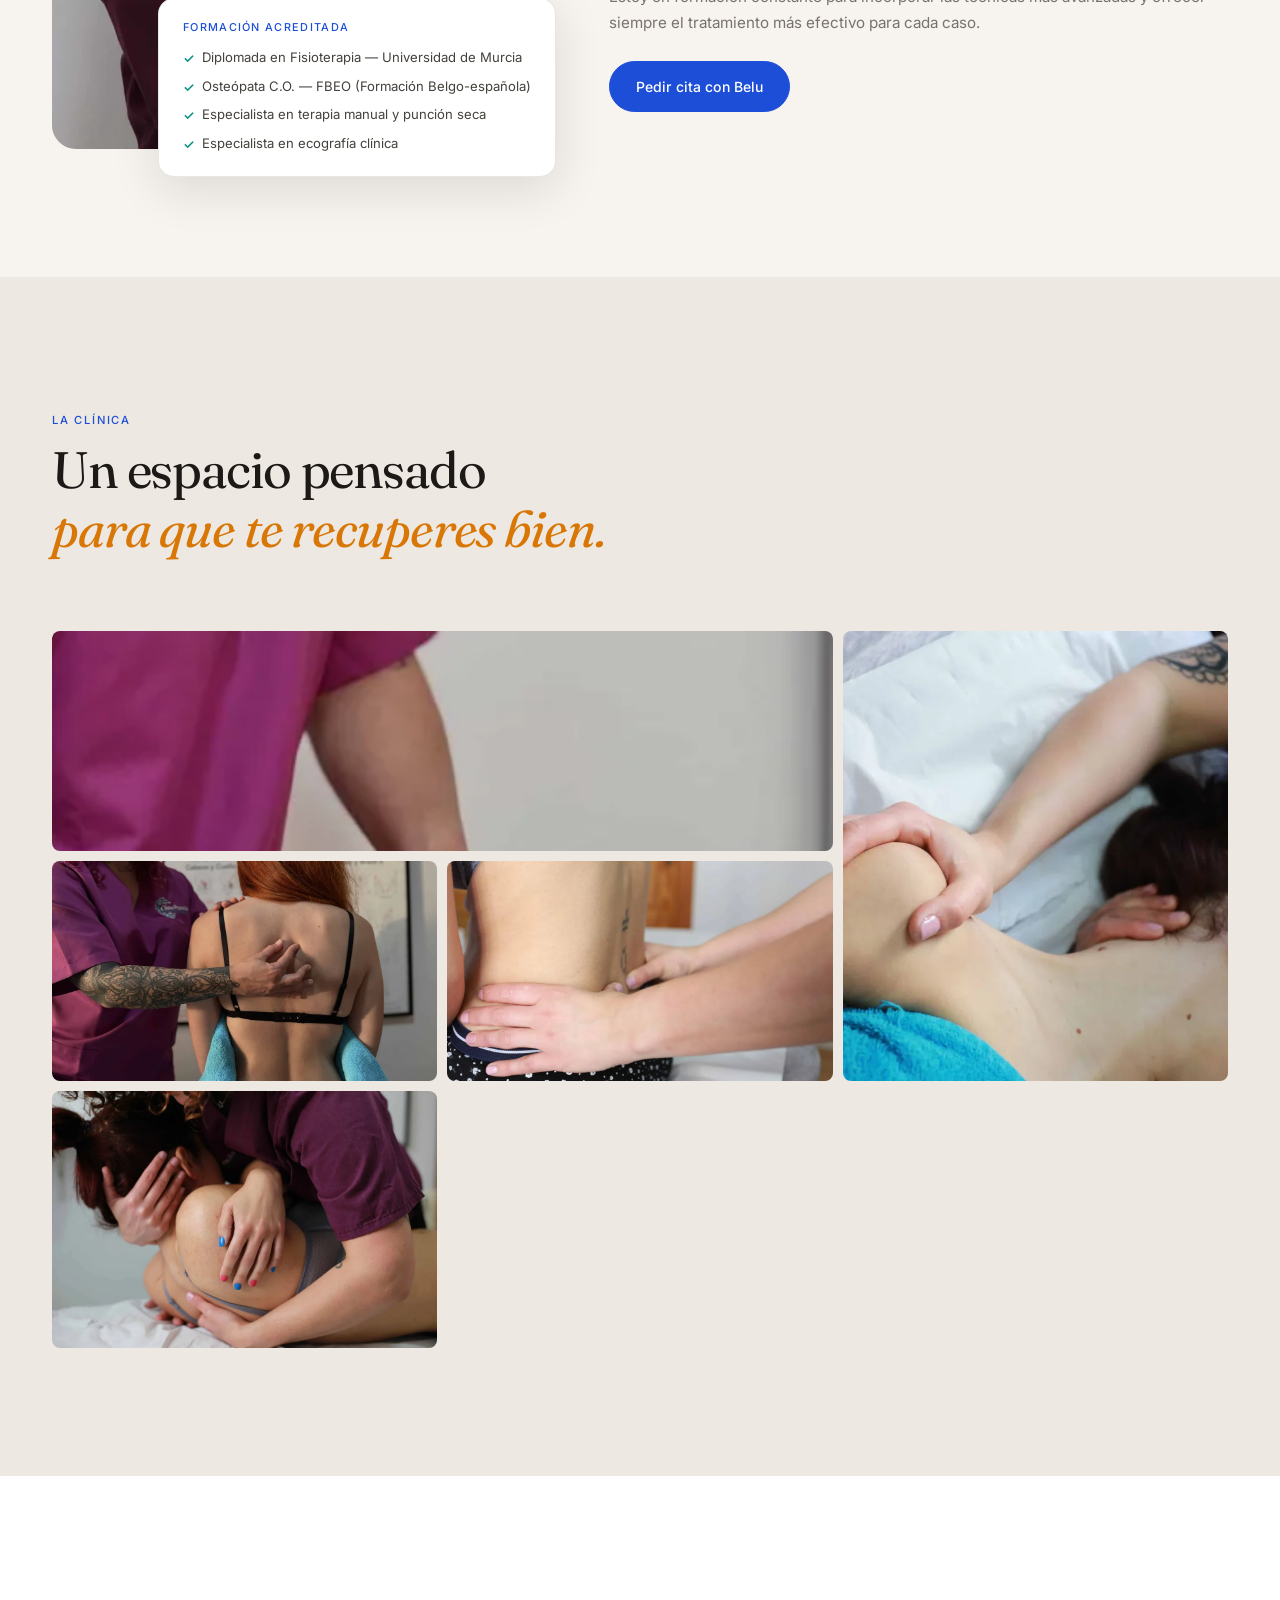
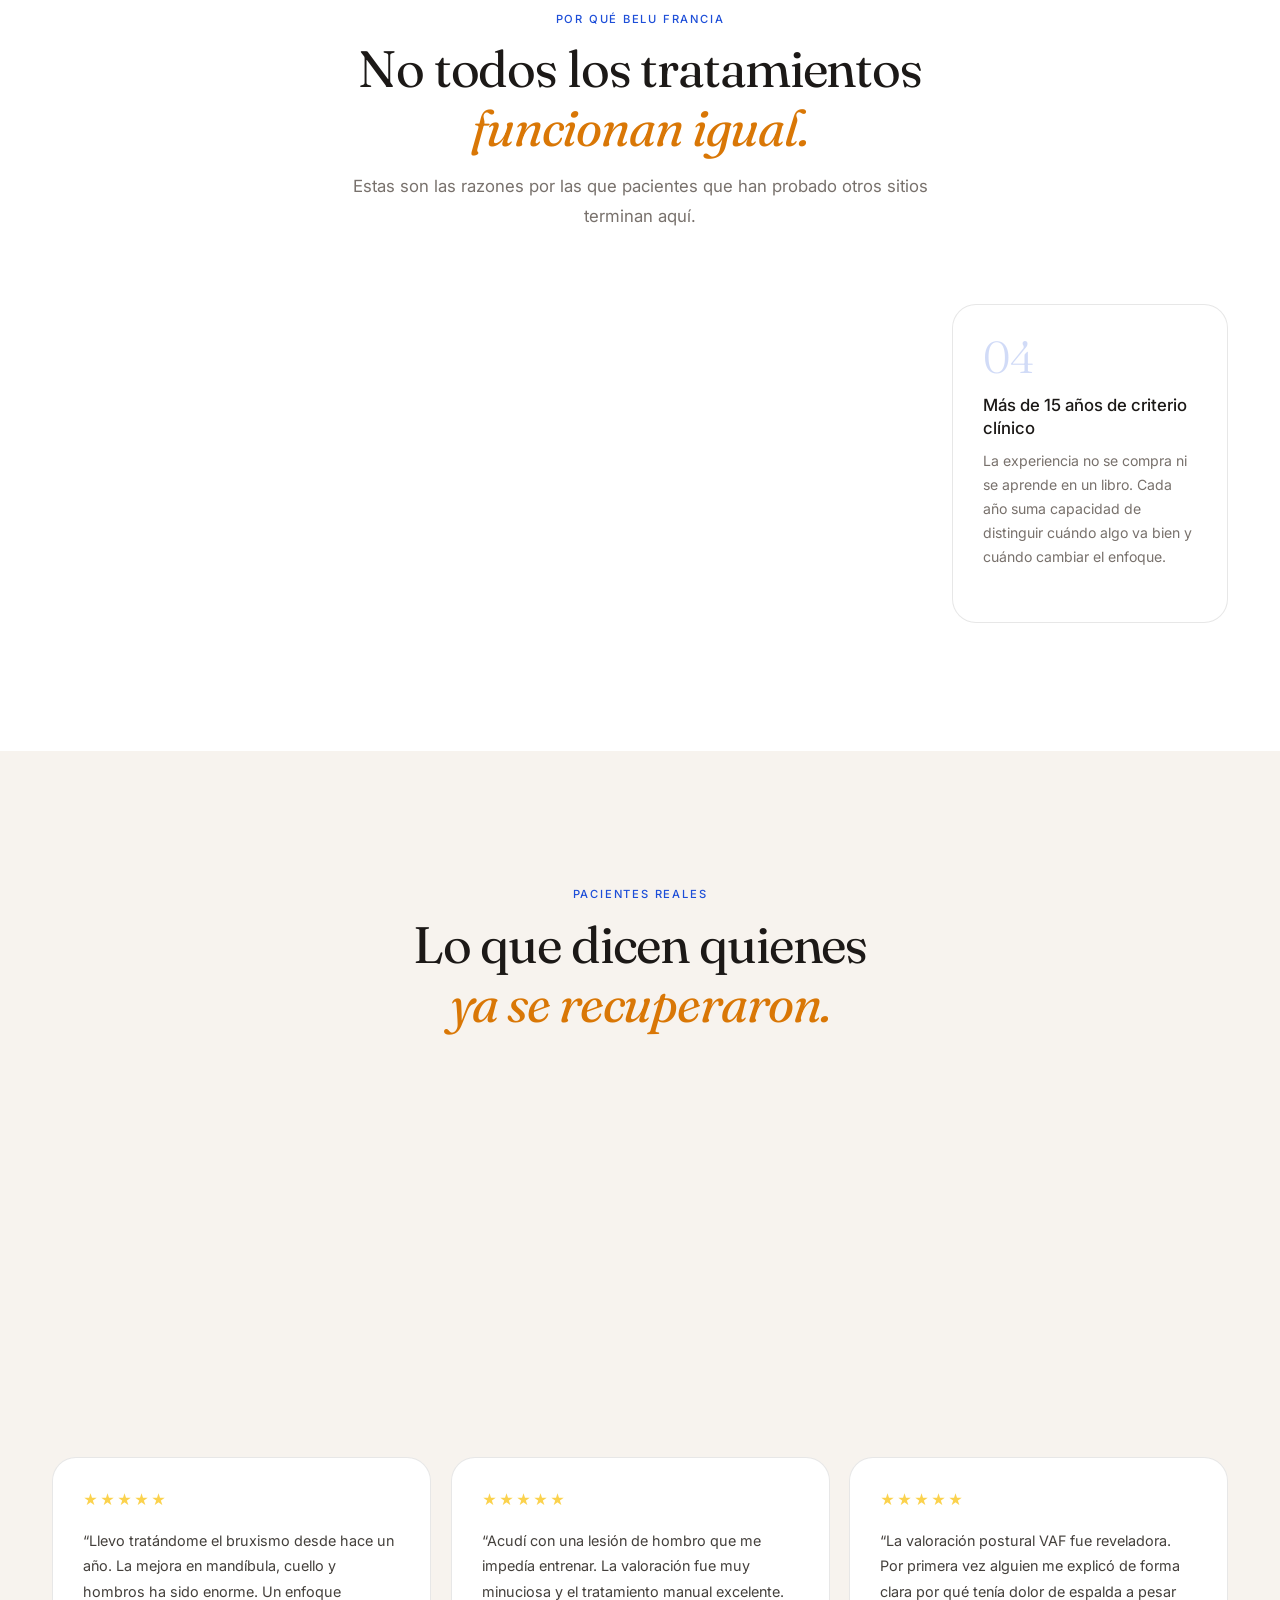
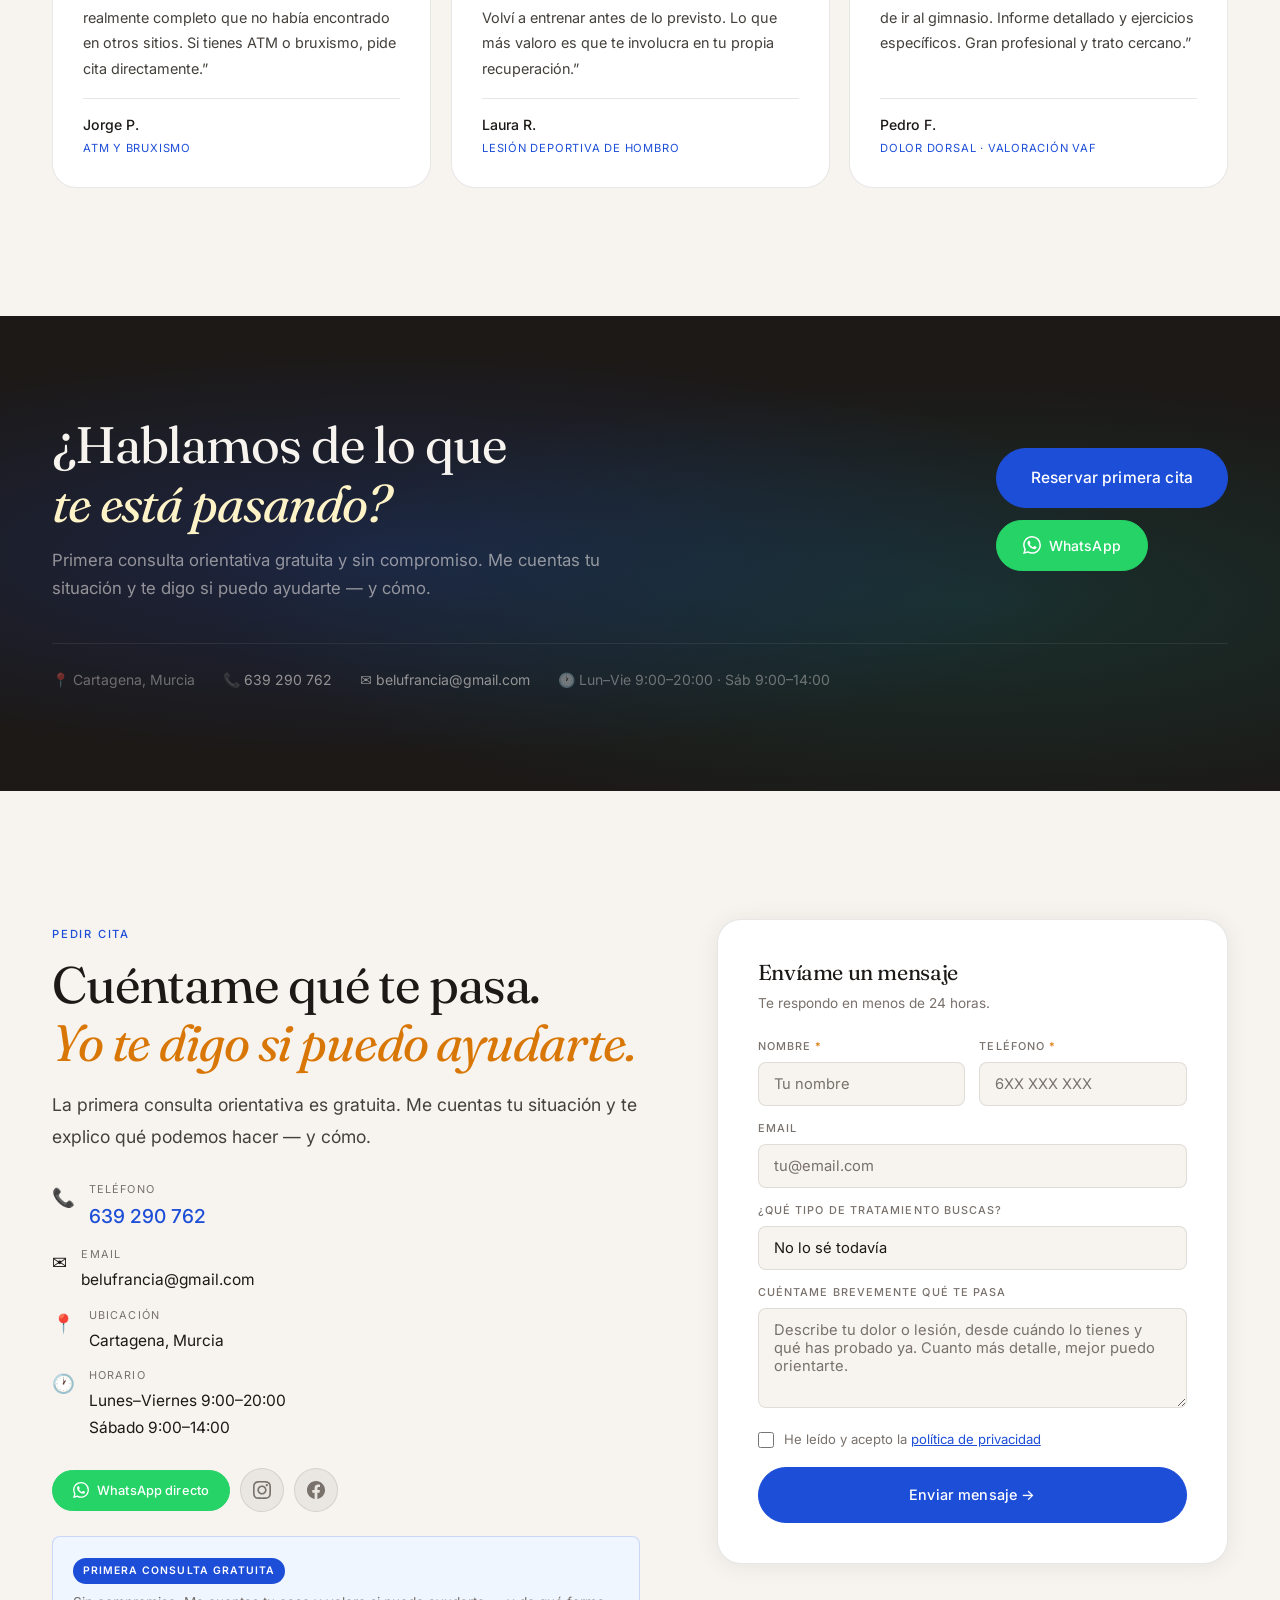
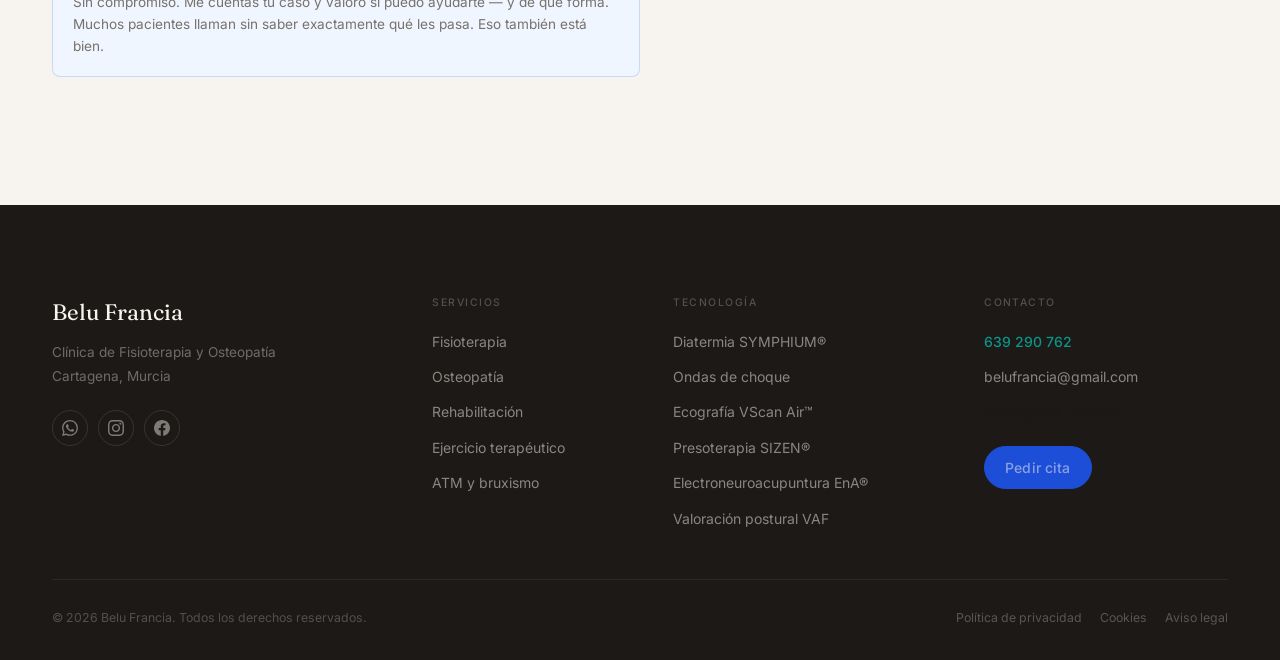
==== commit 1ff7e0a3: "feat: hero split — Belu mirando a cámara, dos CTAs directas, favicon local - Hero rediseñado: grid 5" ====
--- a/index.html
+++ b/index.html
@@ -14,7 +14,7 @@
   <meta property="og:locale" content="es_ES"/>
   <meta name="twitter:card" content="summary_large_image"/>
   <link rel="canonical" href="https://belufisio.com/"/>
-  <link rel="icon" href="https://belufisio.com/wp-content/uploads/2024/10/55776-1730221831favilogo.png" type="image/png"/>
+  <link rel="icon" href="assets/img/logo/favicon.png" type="image/png"/>
 
   <!-- Fonts -->
   <link rel="preconnect" href="https://fonts.googleapis.com"/>
@@ -25,7 +25,7 @@
   <link rel="stylesheet" href="css/main.css?v=20260629"/>
   <link rel="stylesheet" href="css/components.css?v=20260629"/>
   <link rel="stylesheet" href="css/animations.css?v=20260629"/>
-  <link rel="preload" as="image" href="assets/img/hero/hero-principal.webp" fetchpriority="high"/>
+  <link rel="preload" as="image" href="assets/img/sobre-mi/belu-principal.webp" fetchpriority="high"/>
   <script type="application/ld+json">
 {
   "@context": "https://schema.org",
@@ -180,47 +180,54 @@
 
 <!-- ═══ HERO ══════════════════════════════════════════════════ -->
 <section class="hero" id="hero" aria-label="Presentación principal">
-  <div class="hero-bg">
+
+  <!-- Panel izquierdo: texto sobre fondo oscuro -->
+  <div class="hero-left">
+    <div class="hero-content">
+      <span class="hero-eyebrow">Fisioterapia · Osteopatía · Cartagena, Murcia</span>
+      <h1 class="hero-title r-up">
+        Recupera tu movimiento.<br>
+        <em>Vuelve a vivir sin dolor.</em>
+      </h1>
+      <p class="hero-subtitle r-up">
+        Tratamientos que van al origen del problema, no solo al síntoma.
+        Más de 15 años acompañando recuperaciones reales en Cartagena.
+      </p>
+      <div class="hero-actions r-up">
+        <a href="#contacto" class="btn btn-primary btn-lg">Pedir cita ahora</a>
+        <a href="https://wa.me/message/27PLZRZVNFRQN1" class="btn btn-whatsapp btn-lg" target="_blank" rel="noopener noreferrer">WhatsApp →</a>
+      </div>
+      <div class="hero-trust r-up">
+        <div class="trust-stat">
+          <span class="trust-num"><span data-count="15">15</span><sup>+</sup></span>
+          <span class="trust-label">años de experiencia</span>
+        </div>
+        <div class="trust-divider" aria-hidden="true"></div>
+        <div class="trust-stat">
+          <span class="trust-num"><span data-count="200">200</span><sup>+</sup></span>
+          <span class="trust-label">pacientes recuperados</span>
+        </div>
+        <div class="trust-divider" aria-hidden="true"></div>
+        <div class="trust-stat">
+          <span class="trust-star">★ 5.0</span>
+          <span class="trust-label">Google Reviews</span>
+        </div>
+      </div>
+    </div>
+  </div>
+
+  <!-- Panel derecho: retrato de Belu -->
+  <div class="hero-right">
     <img
-      src="assets/img/hero/hero-principal.webp"
-      alt="Sesión de fisioterapia en clínica Belu Francia, Cartagena"
+      src="assets/img/sobre-mi/belu-principal.webp"
+      alt="Belu Francia, fisioterapeuta y osteópata en Cartagena"
       loading="eager"
       fetchpriority="high"
+      width="854"
+      height="1280"
     />
   </div>
-  <div class="hero-scrim"></div>
-  <div class="hero-grain" aria-hidden="true"></div>
-  <div class="hero-content">
-    <span class="hero-eyebrow">Fisioterapia · Osteopatía · Cartagena, Murcia</span>
-    <h1 class="hero-title r-up">
-      Recupera tu movimiento.<br>
-      <em>Vuelve a vivir sin dolor.</em>
-    </h1>
-    <p class="hero-subtitle r-up">
-      Tratamientos que van al origen del problema, no solo al síntoma.
-      Más de 15 años acompañando recuperaciones reales en Cartagena.
-    </p>
-    <div class="hero-actions r-up">
-      <a href="#contacto" class="btn btn-primary btn-lg">Pedir cita ahora</a>
-      <a href="#metodo"   class="btn btn-ghost">Cómo trabajo →</a>
-    </div>
-    <div class="hero-trust r-up">
-      <div class="trust-stat">
-        <span class="trust-num"><span data-count="15">15</span><sup>+</sup></span>
-        <span class="trust-label">años de experiencia</span>
-      </div>
-      <div class="trust-divider" aria-hidden="true"></div>
-      <div class="trust-stat">
-        <span class="trust-num"><span data-count="200">200</span><sup>+</sup></span>
-        <span class="trust-label">pacientes recuperados</span>
-      </div>
-      <div class="trust-divider" aria-hidden="true"></div>
-      <div class="trust-stat">
-        <span class="trust-star">★ 5.0</span>
-        <span class="trust-label">Google Reviews</span>
-      </div>
-    </div>
-  </div>
+
 </section>
 
 <!-- ═══ TICKER ════════════════════════════════════════════════ -->
--- a/css/components.css
+++ b/css/components.css
@@ -152,47 +152,63 @@
 }
 .mobile-contact a:hover { color: var(--azul); }
 
-/* ── HERO ────────────────────────────────────────────────────── */
+/* ── HERO SPLIT ──────────────────────────────────────────────── */
 .hero {
-  position: relative; min-height: 100svh;
-  display: flex; align-items: center; overflow: hidden;
-}
-.hero-bg { position: absolute; inset: 0; }
-.hero-bg img {
+  min-height: 100svh;
+  display: grid;
+  grid-template-columns: 56fr 44fr;
+  overflow: hidden;
+}
+
+/* Left panel — dark gradient background */
+.hero-left {
+  display: flex; align-items: center;
+  background: linear-gradient(148deg, #0B1A2F 0%, #0F2240 55%, #142B52 100%);
+  padding: calc(var(--nav-h) + clamp(52px,7vw,80px)) var(--pad) clamp(52px,7vw,80px);
+  padding-left: max(var(--pad), calc((100vw - var(--max-w)) / 2));
+  position: relative; overflow: hidden;
+}
+/* Grain texture — subtle warmth */
+.hero-left::before {
+  content: ''; position: absolute; inset: 0; pointer-events: none;
+  background-image: url("data:image/svg+xml,%3Csvg viewBox='0 0 256 256' xmlns='http://www.w3.org/2000/svg'%3E%3Cfilter id='n'%3E%3CfeTurbulence type='fractalNoise' baseFrequency='.9' numOctaves='4' stitchTiles='stitch'/%3E%3C/filter%3E%3Crect width='100%25' height='100%25' filter='url(%23n)'/%3E%3C/svg%3E");
+  opacity: 0.04;
+}
+
+.hero-content {
+  position: relative; z-index: 1;
+  max-width: 540px; width: 100%;
+}
+
+/* Right panel — Belu portrait */
+.hero-right {
+  position: relative; overflow: hidden;
+}
+.hero-right img {
   width: 100%; height: 100%;
-  object-fit: cover; object-position: center 25%;
-}
-.hero-scrim {
-  position: absolute; inset: 0;
-  background: linear-gradient(
-    110deg,
-    rgba(28,25,23,0.88) 0%,
-    rgba(28,25,23,0.72) 50%,
-    rgba(28,25,23,0.28) 100%
-  );
-}
-.hero-grain {
-  position: absolute; inset: 0; opacity: 0.04; pointer-events: none;
-  background-image: url("data:image/svg+xml,%3Csvg viewBox='0 0 256 256' xmlns='http://www.w3.org/2000/svg'%3E%3Cfilter id='n'%3E%3CfeTurbulence type='fractalNoise' baseFrequency='.9' numOctaves='4' stitchTiles='stitch'/%3E%3C/filter%3E%3Crect width='100%25' height='100%25' filter='url(%23n)'/%3E%3C/svg%3E");
-}
-.hero-content {
-  position: relative; z-index: 2;
-  padding: clamp(60px,8vw,120px) var(--pad);
-  max-width: min(760px, 100%);
-  margin-left: max(var(--pad), calc((100vw - var(--max-w)) / 2));
-  padding-top: calc(var(--nav-h) + clamp(60px,8vw,80px));
-}
+  object-fit: cover; object-position: center 8%;
+  display: block;
+}
+/* Edge blend: left seam + top darkening for nav legibility */
+.hero-right::before {
+  content: ''; position: absolute; inset: 0; z-index: 1; pointer-events: none;
+  background:
+    linear-gradient(to right, #0B1A2F 0%, rgba(11,26,47,0.1) 22%, transparent 40%),
+    linear-gradient(to bottom, rgba(0,0,0,0.32) 0%, transparent 18%);
+}
+
+/* Content styles */
 .hero-eyebrow {
   font-size: 0.68rem; text-transform: uppercase;
-  letter-spacing: 0.18em; color: rgba(255,255,255,0.55);
+  letter-spacing: 0.18em; color: rgba(255,255,255,0.45);
   font-weight: 400; display: block; margin-bottom: 22px;
 }
 .hero-title { color: #F7F3EE; margin-bottom: 22px; }
 .hero-title em { color: var(--tierra-lt); font-style: italic; }
 .hero-subtitle {
-  font-size: clamp(1rem,2vw,1.15rem);
-  color: rgba(247,243,238,0.68);
-  max-width: 50ch; line-height: 1.78; margin-bottom: 38px;
+  font-size: clamp(1rem,1.8vw,1.12rem);
+  color: rgba(247,243,238,0.65);
+  max-width: 48ch; line-height: 1.8; margin-bottom: 38px;
 }
 .hero-actions {
   display: flex; align-items: center;
@@ -220,8 +236,21 @@
 }
 .trust-divider { width: 1px; height: 44px; background: rgba(255,255,255,0.1); }
 
+/* Responsive: stack vertically on tablet/mobile */
+@media (max-width: 860px) {
+  .hero { grid-template-columns: 1fr; }
+  .hero-right {
+    height: 48svh; order: -1;
+  }
+  .hero-right::before {
+    background: linear-gradient(to bottom, rgba(0,0,0,0.3) 0%, transparent 25%);
+  }
+  .hero-right img { object-position: center 12%; }
+  .hero-left {
+    padding: clamp(36px,6vw,56px) var(--pad) clamp(44px,6vw,60px);
+  }
+}
 @media (max-width: 640px) {
-  .hero-content { margin-left: 0; }
   .trust-divider { display: none; }
   .hero-trust { gap: 18px; }
 }
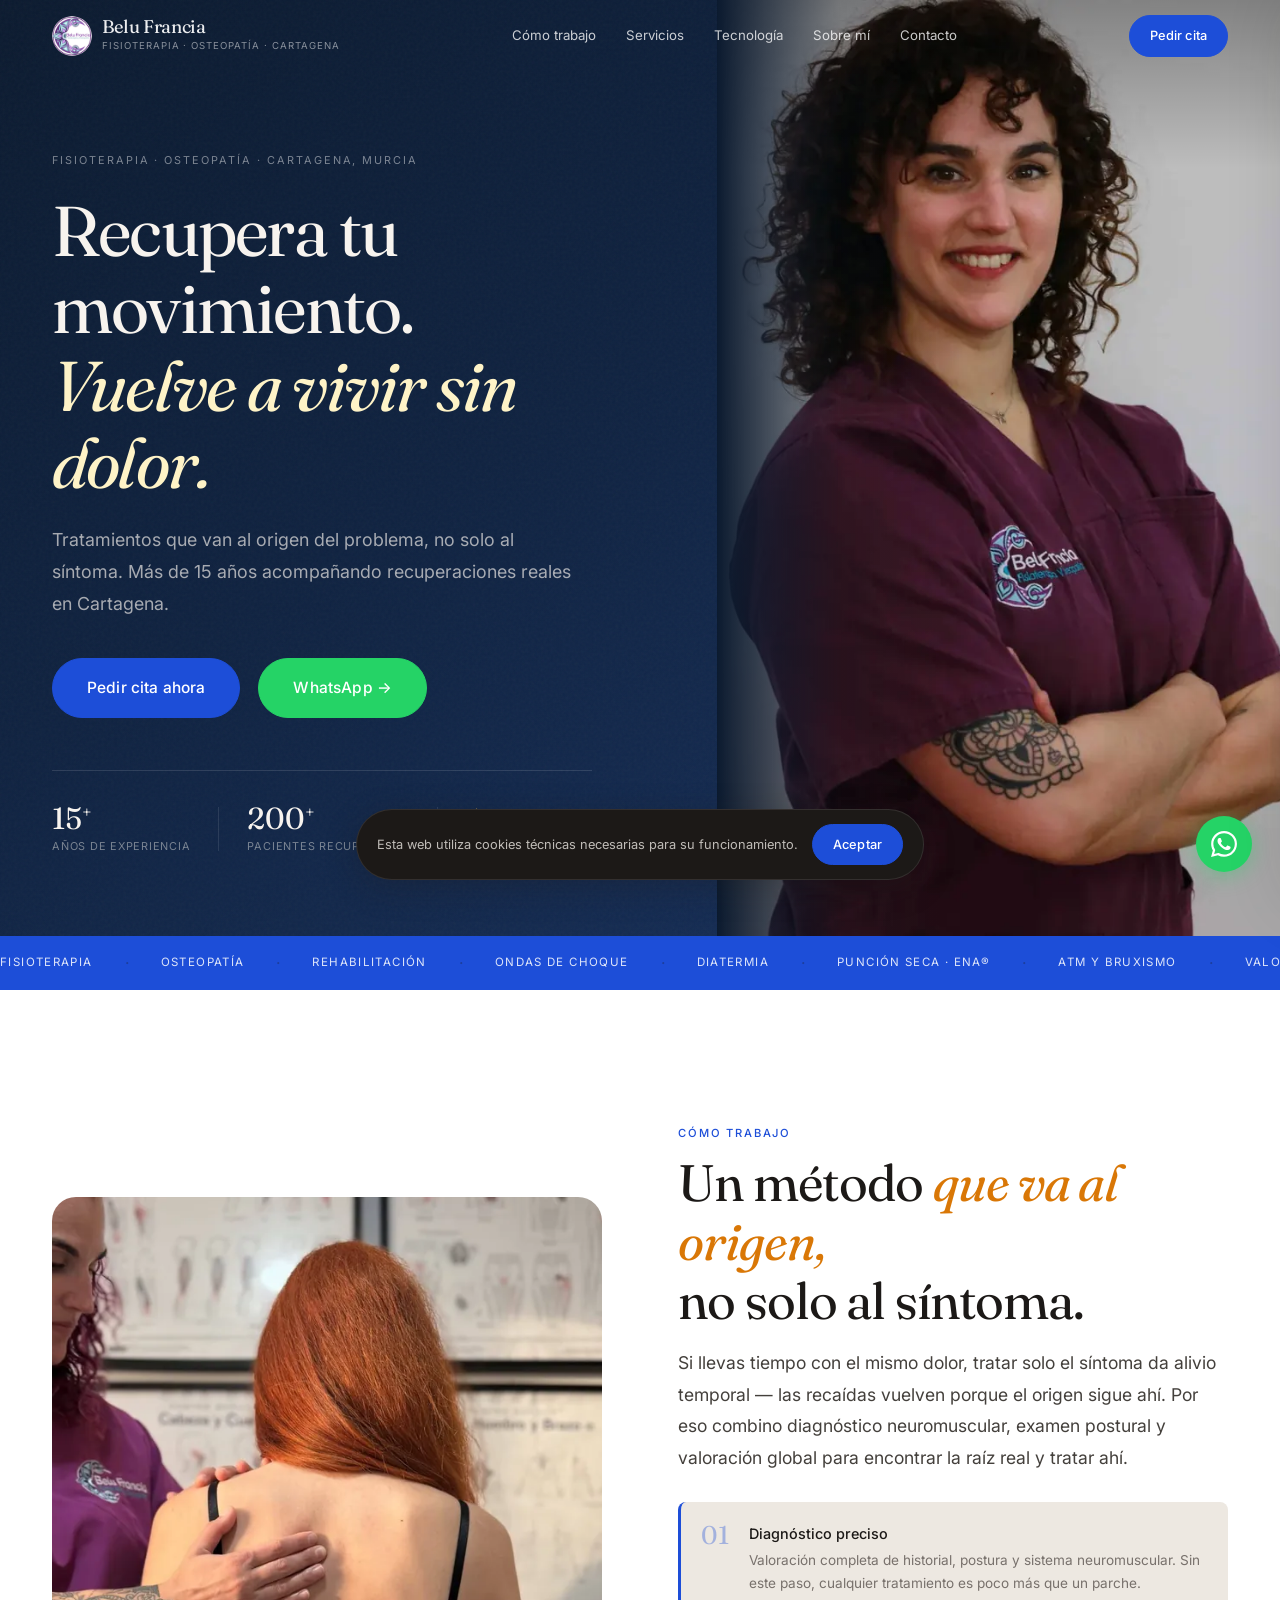
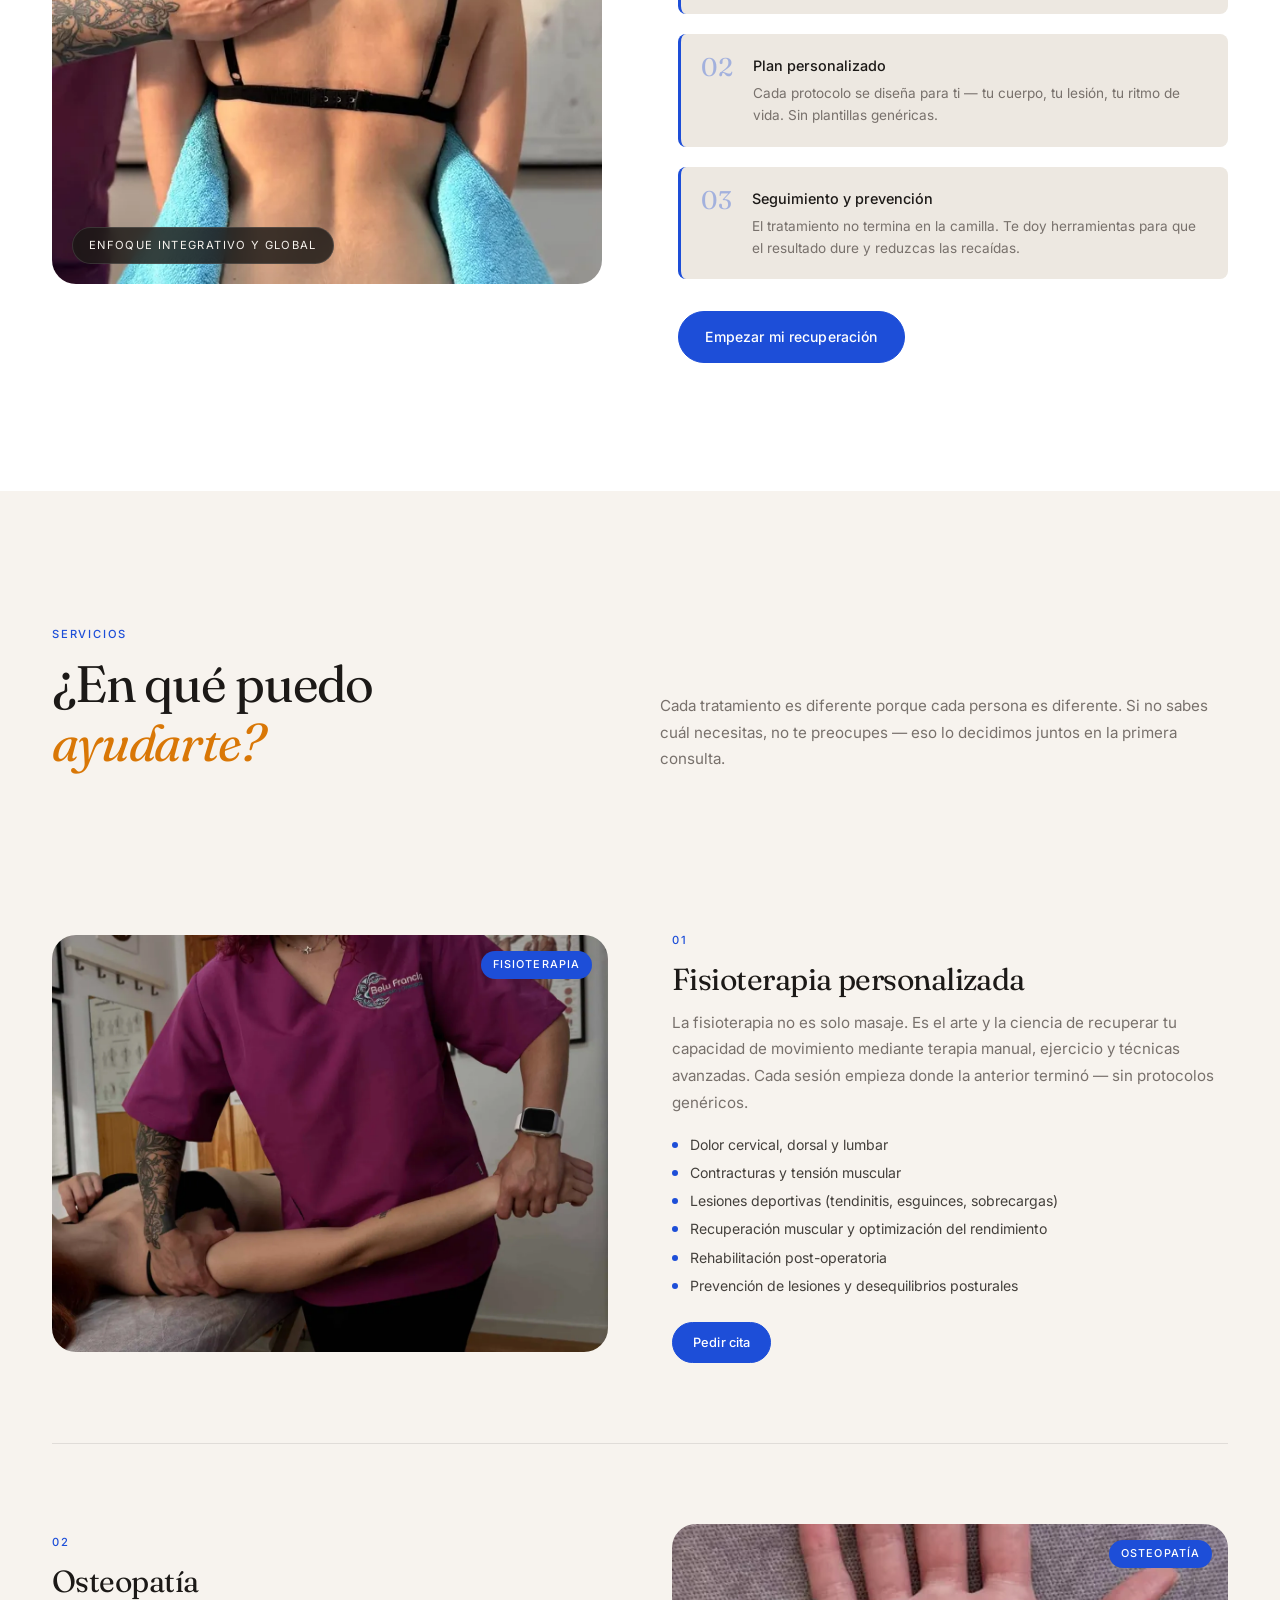
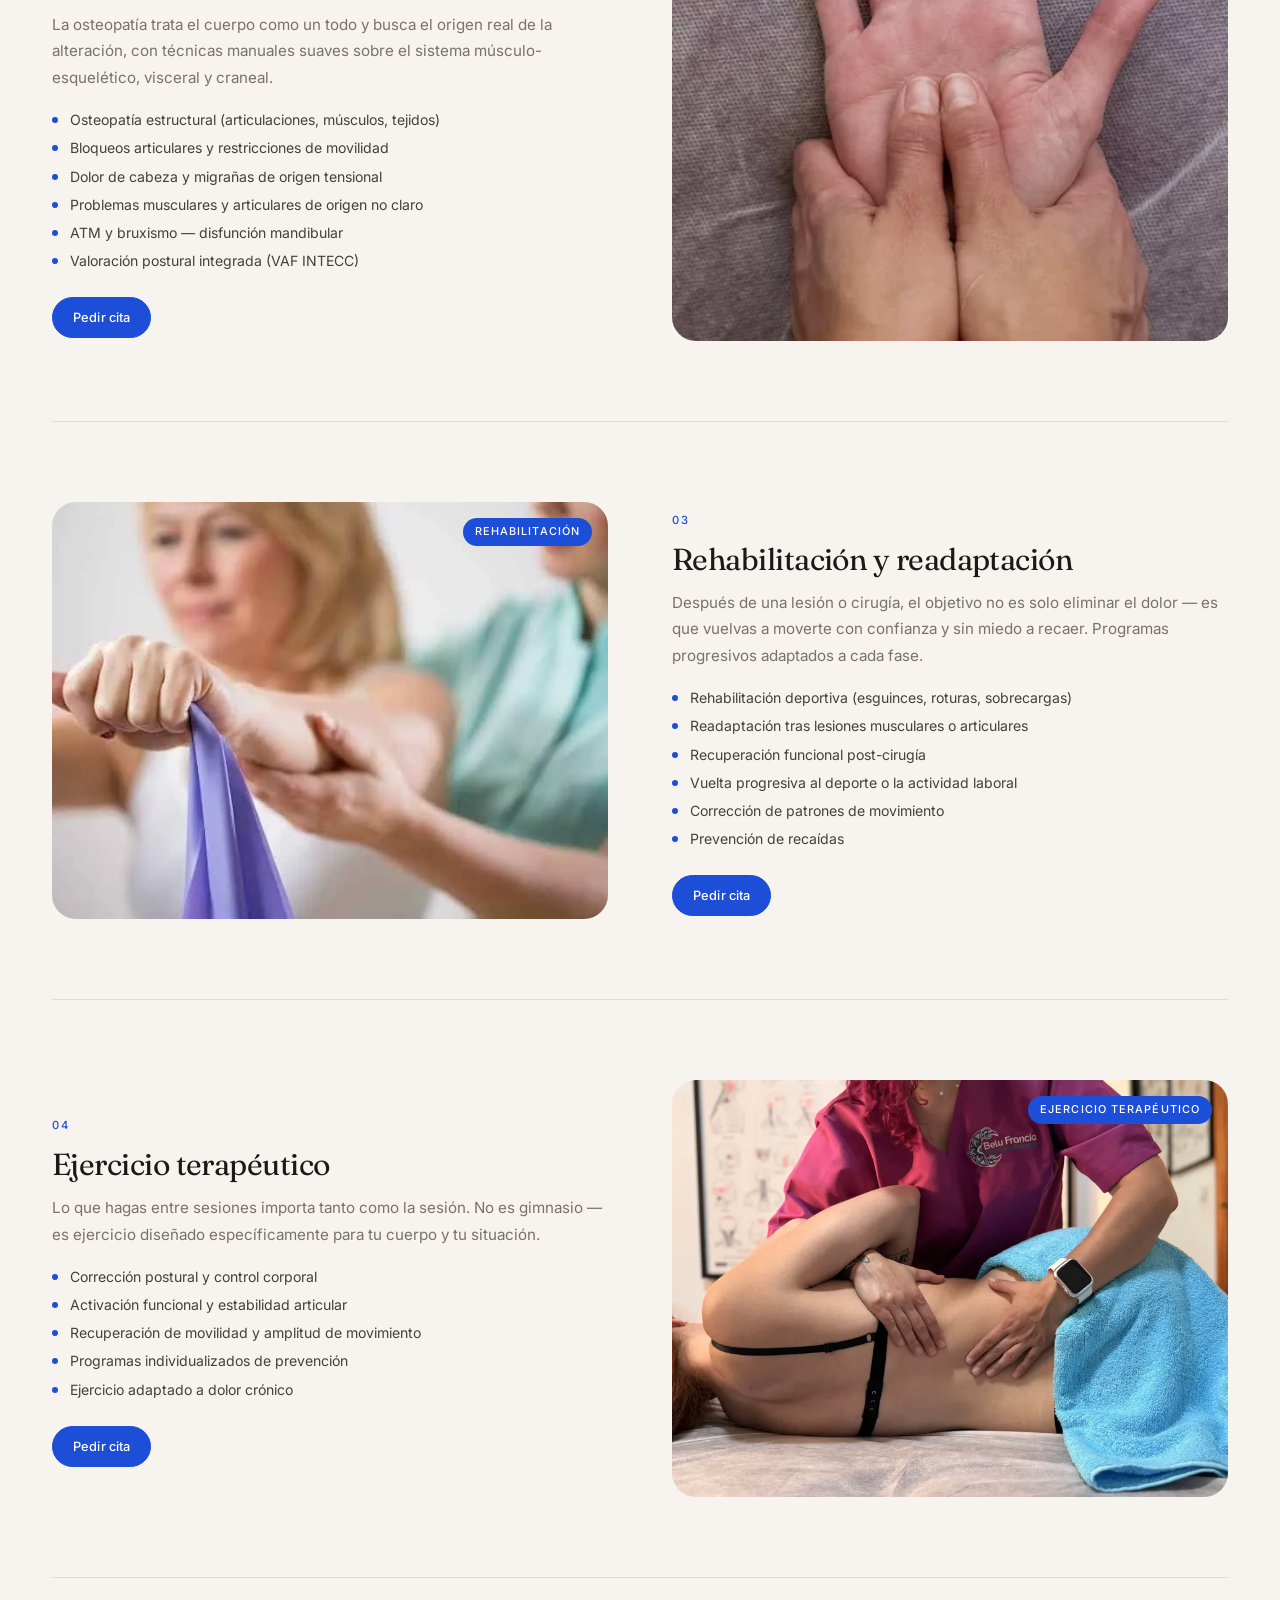
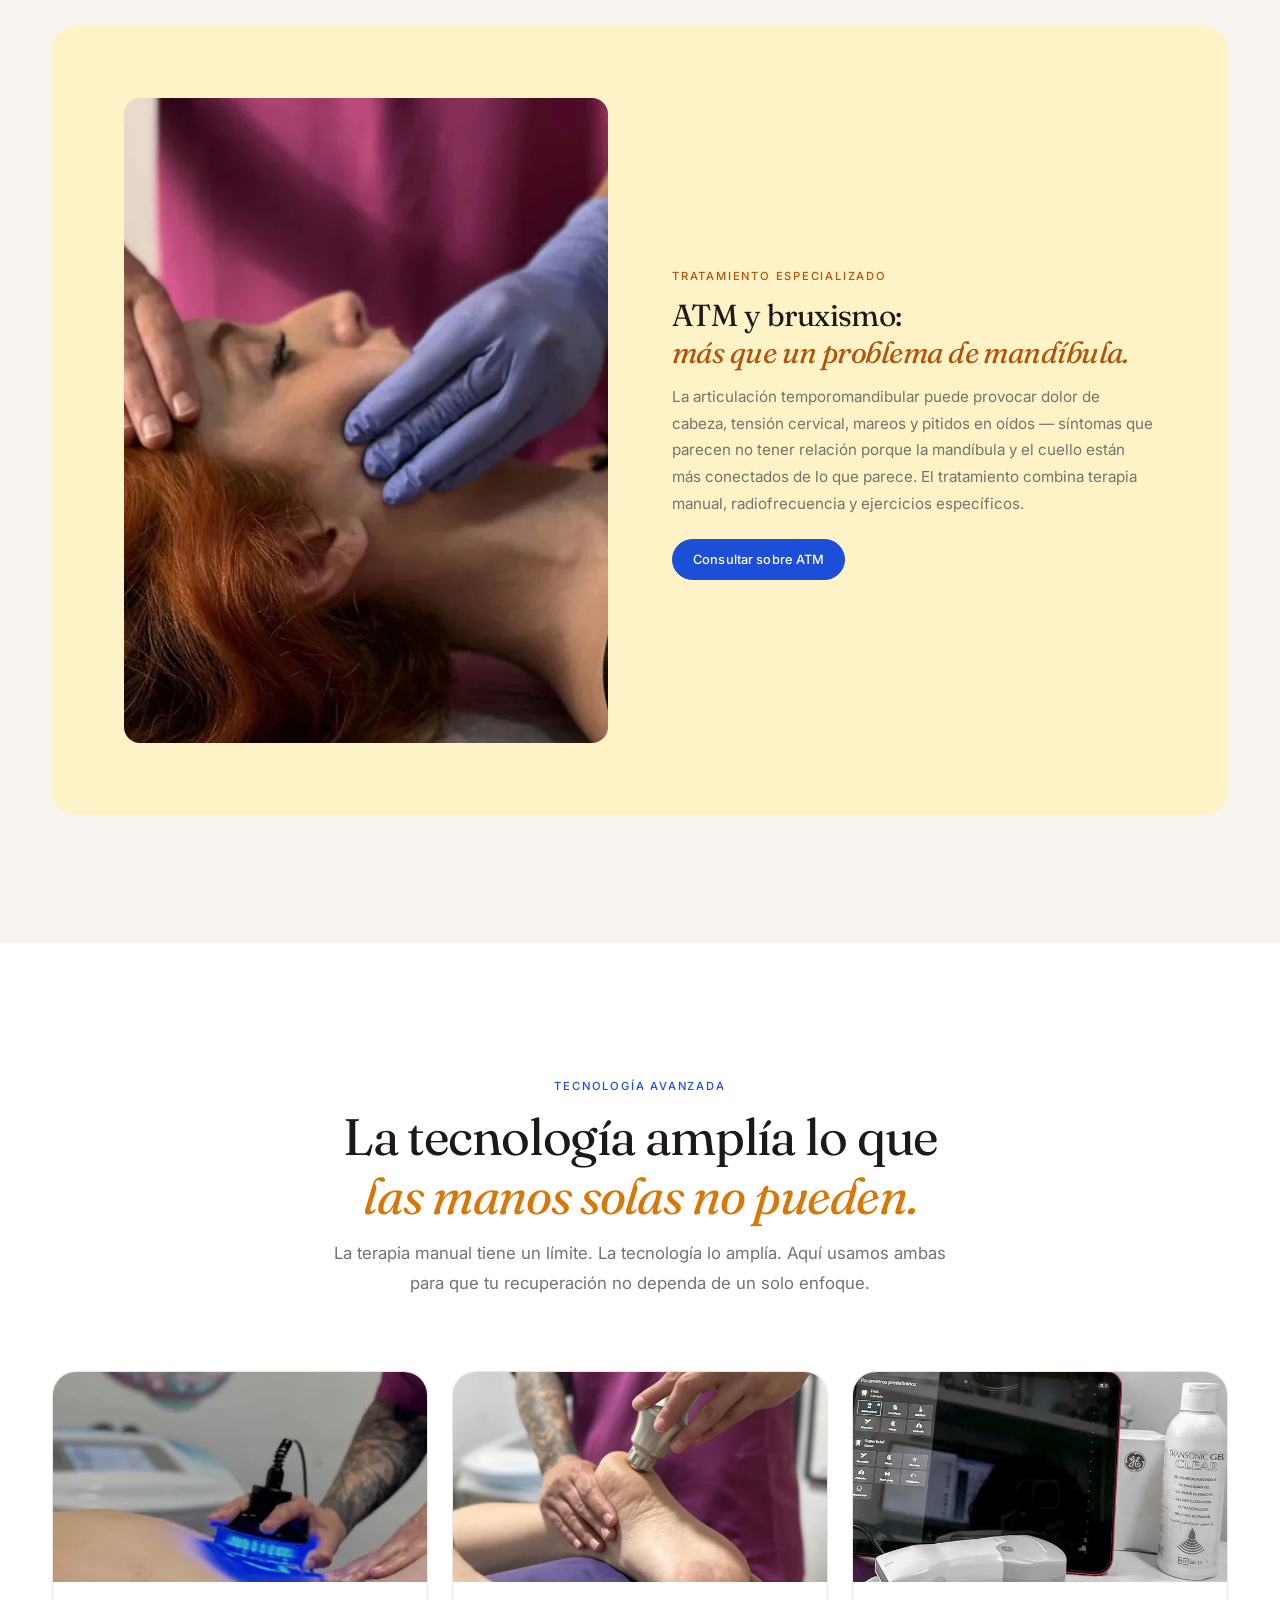
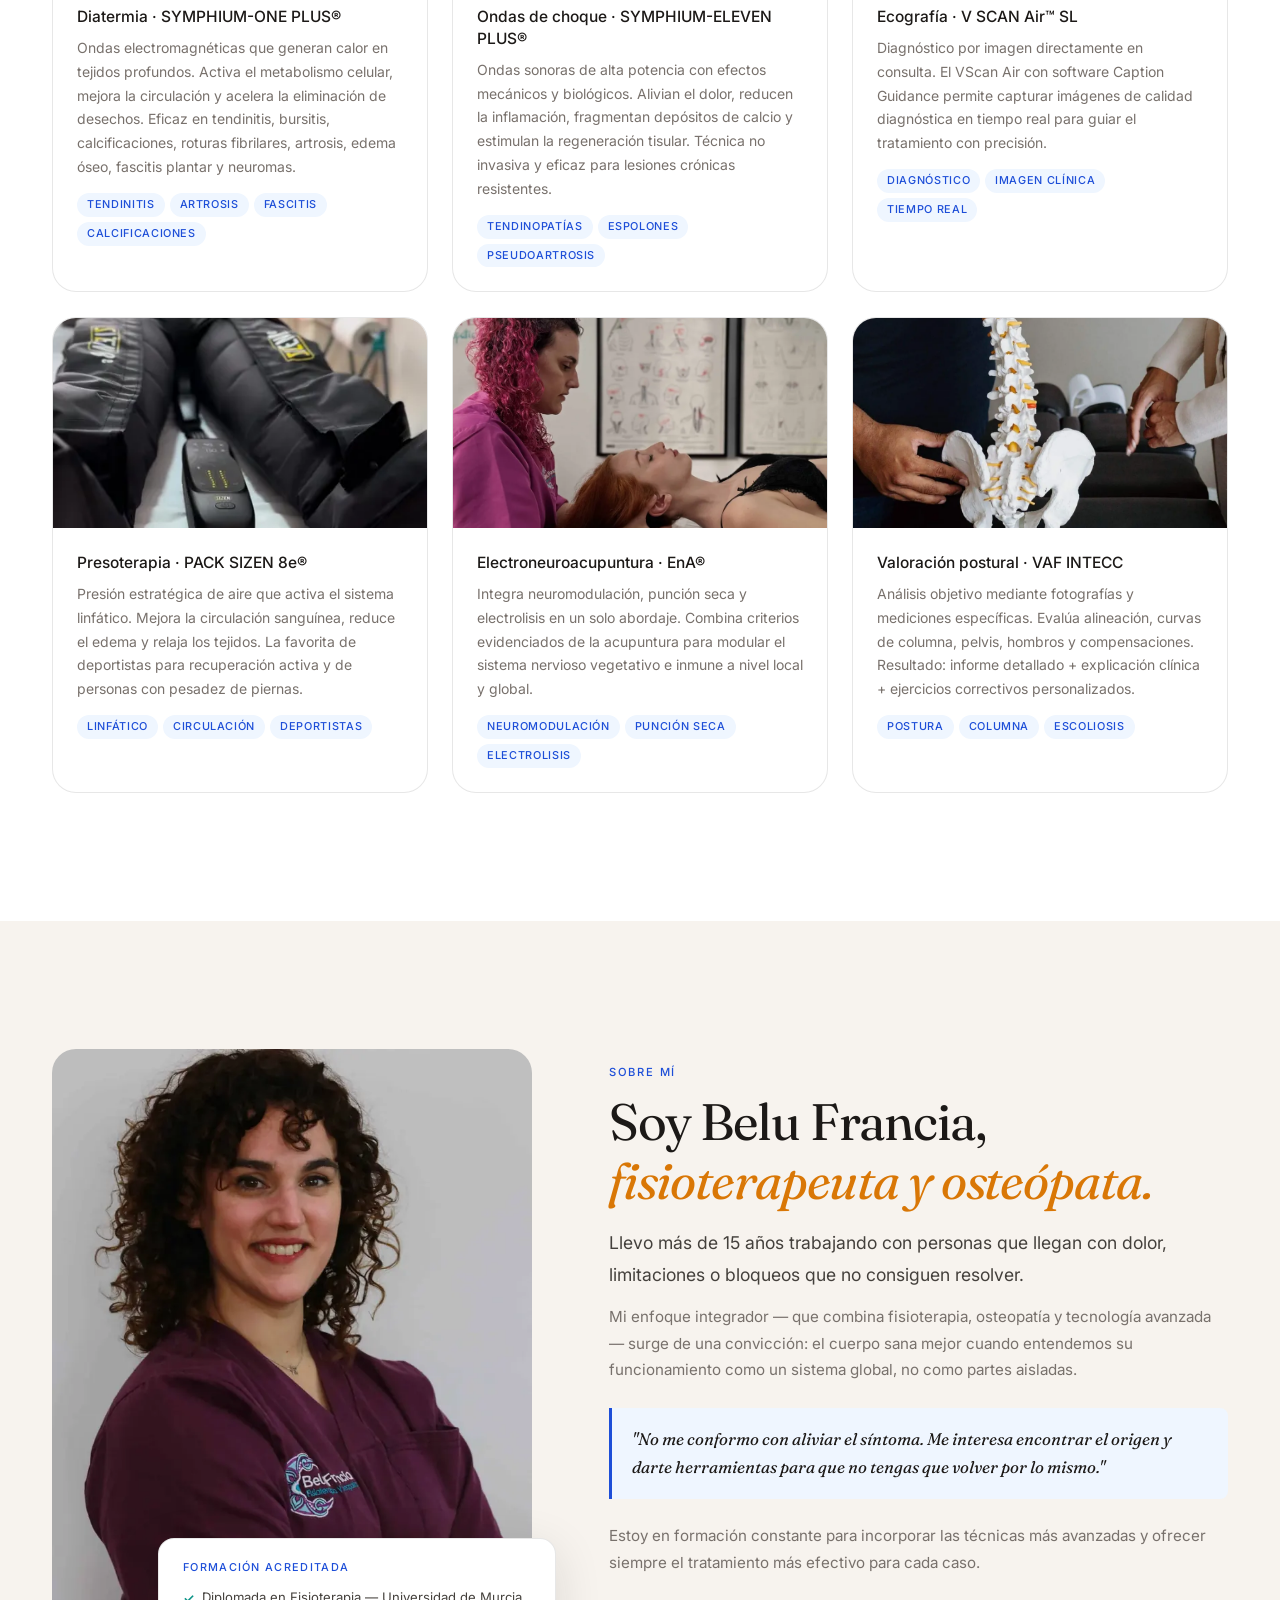
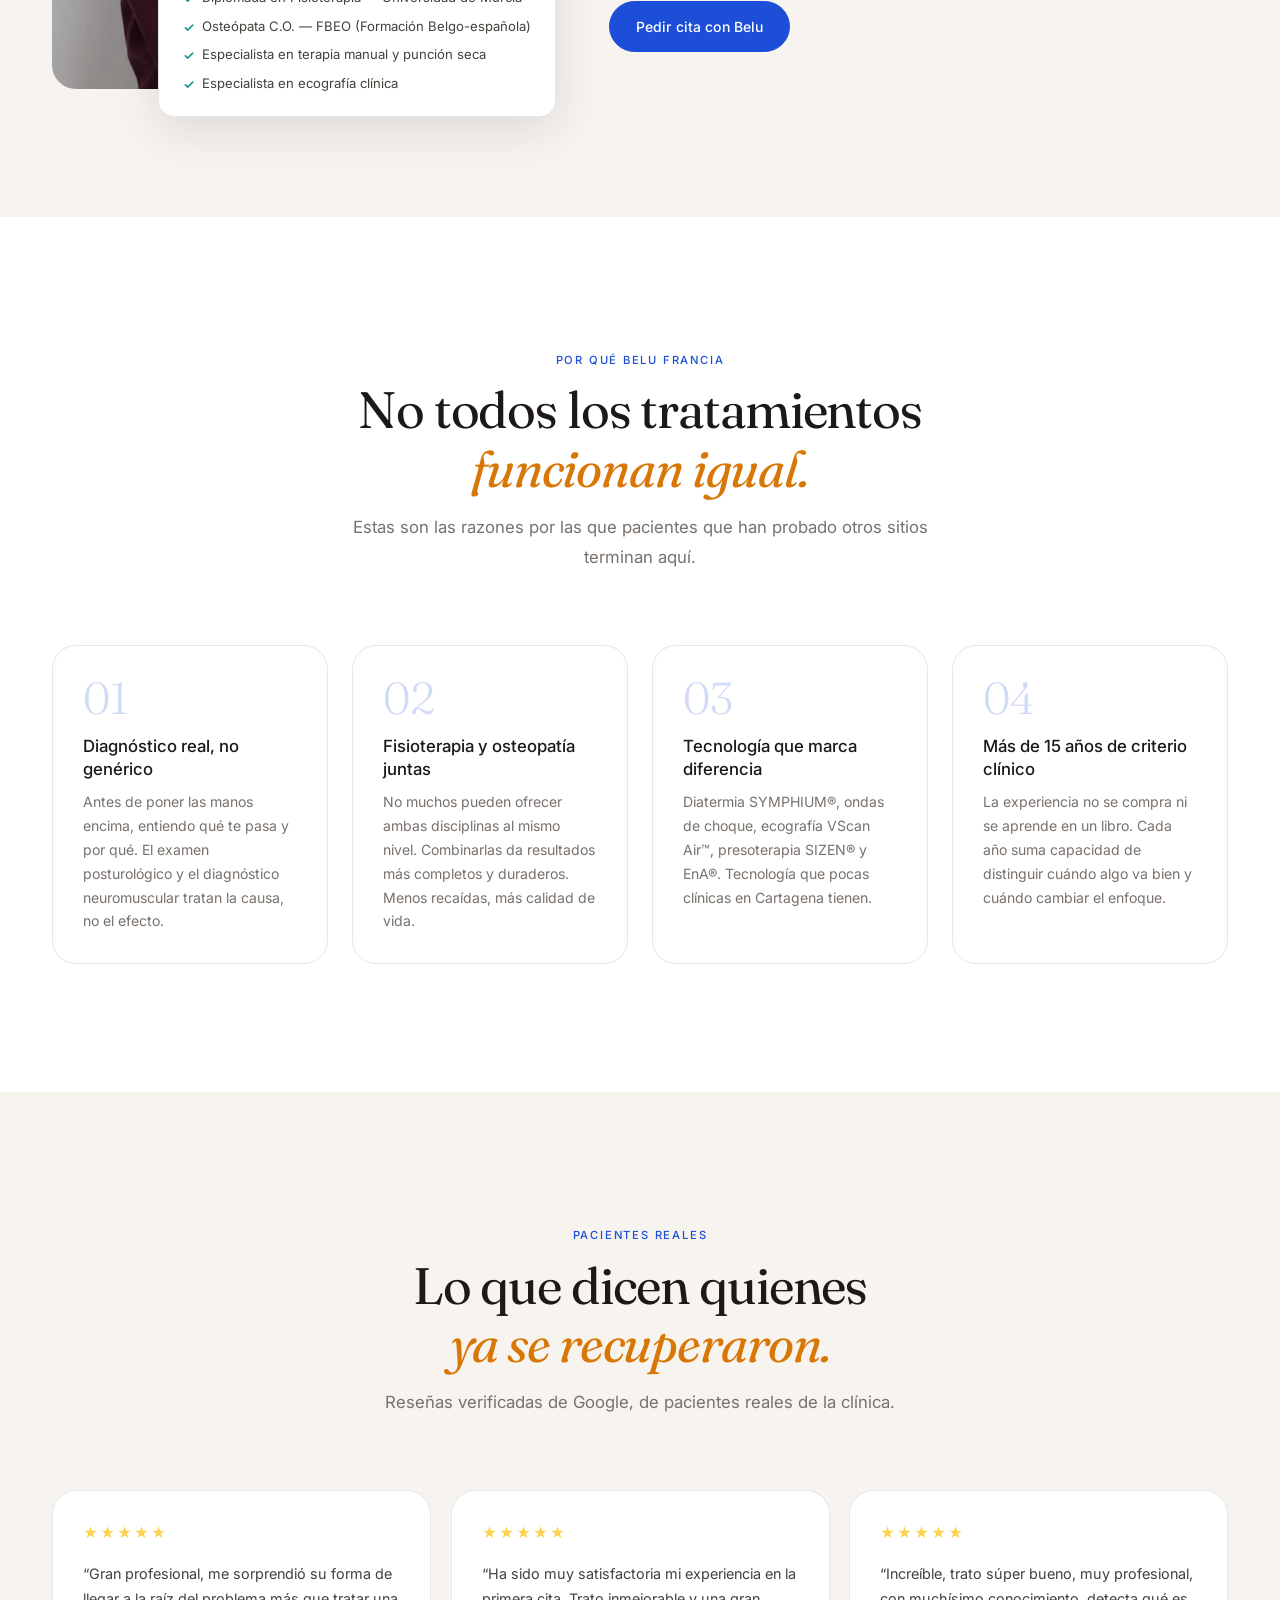
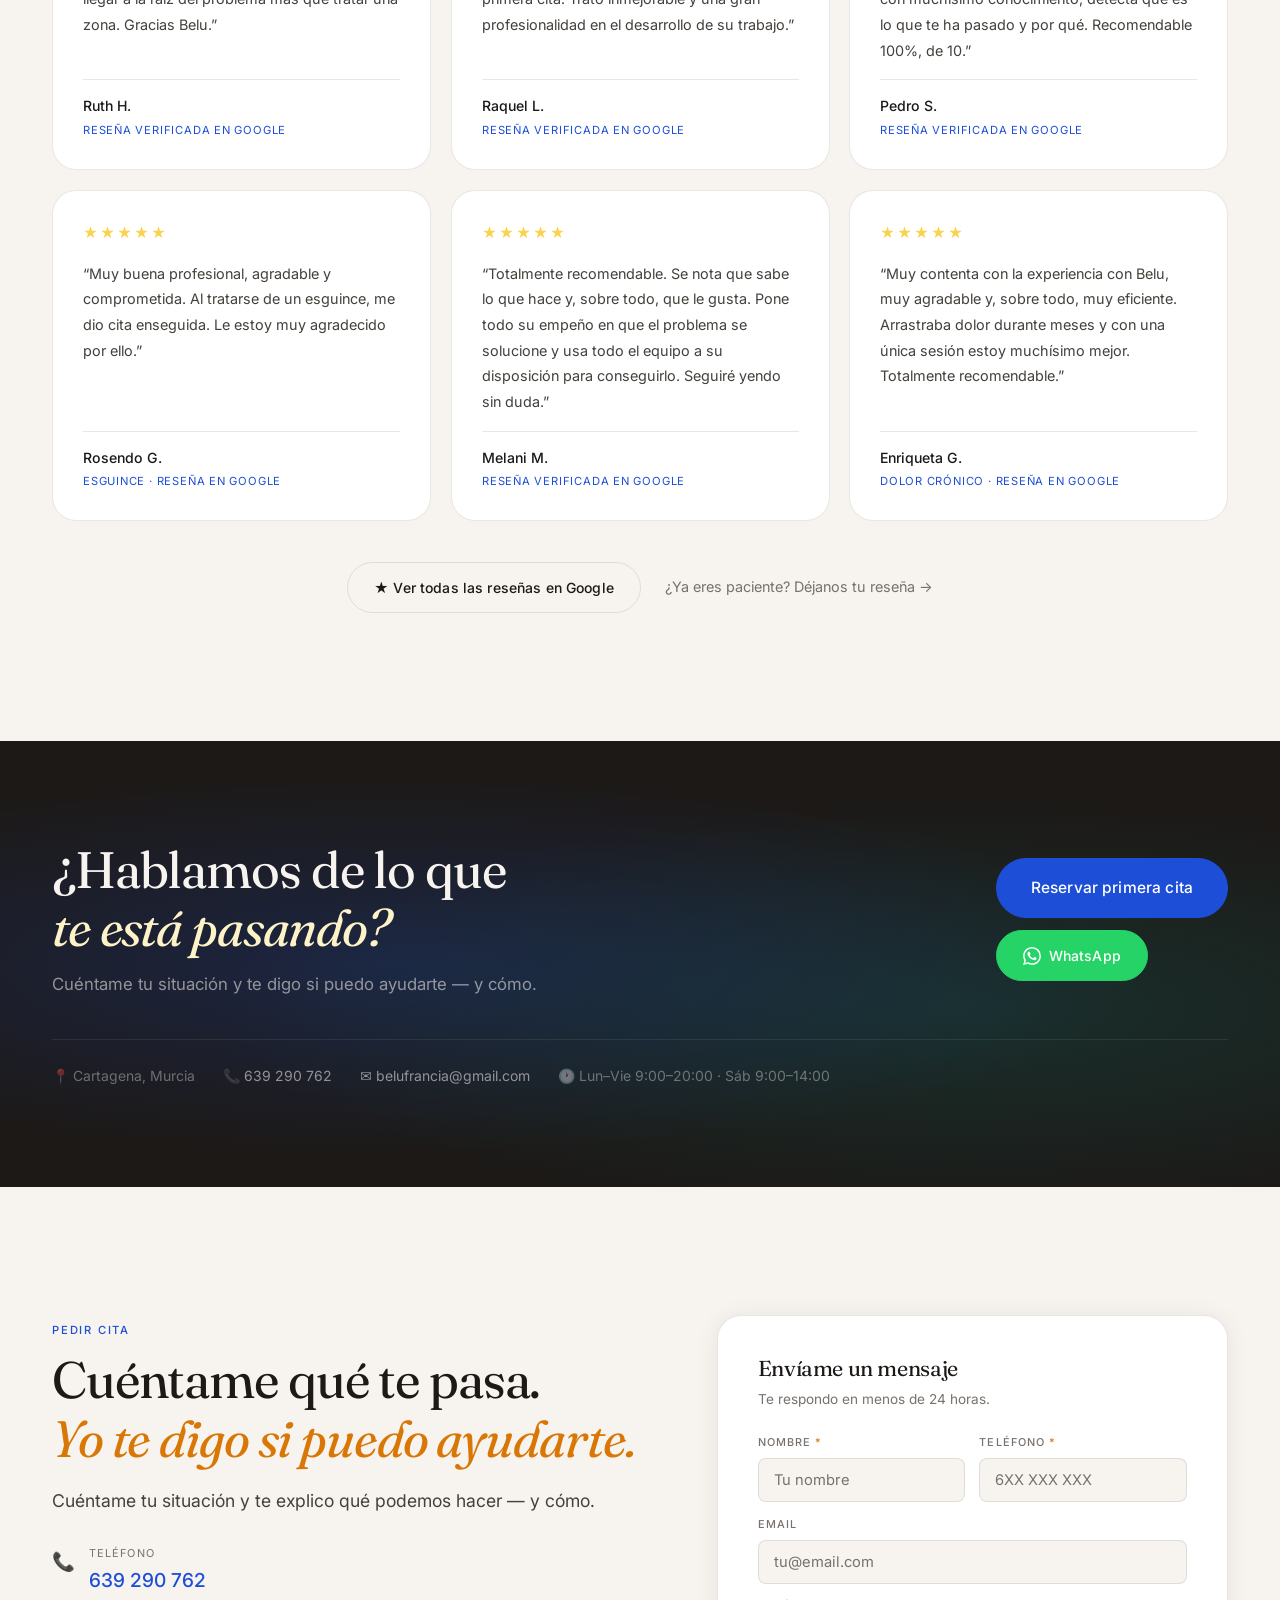
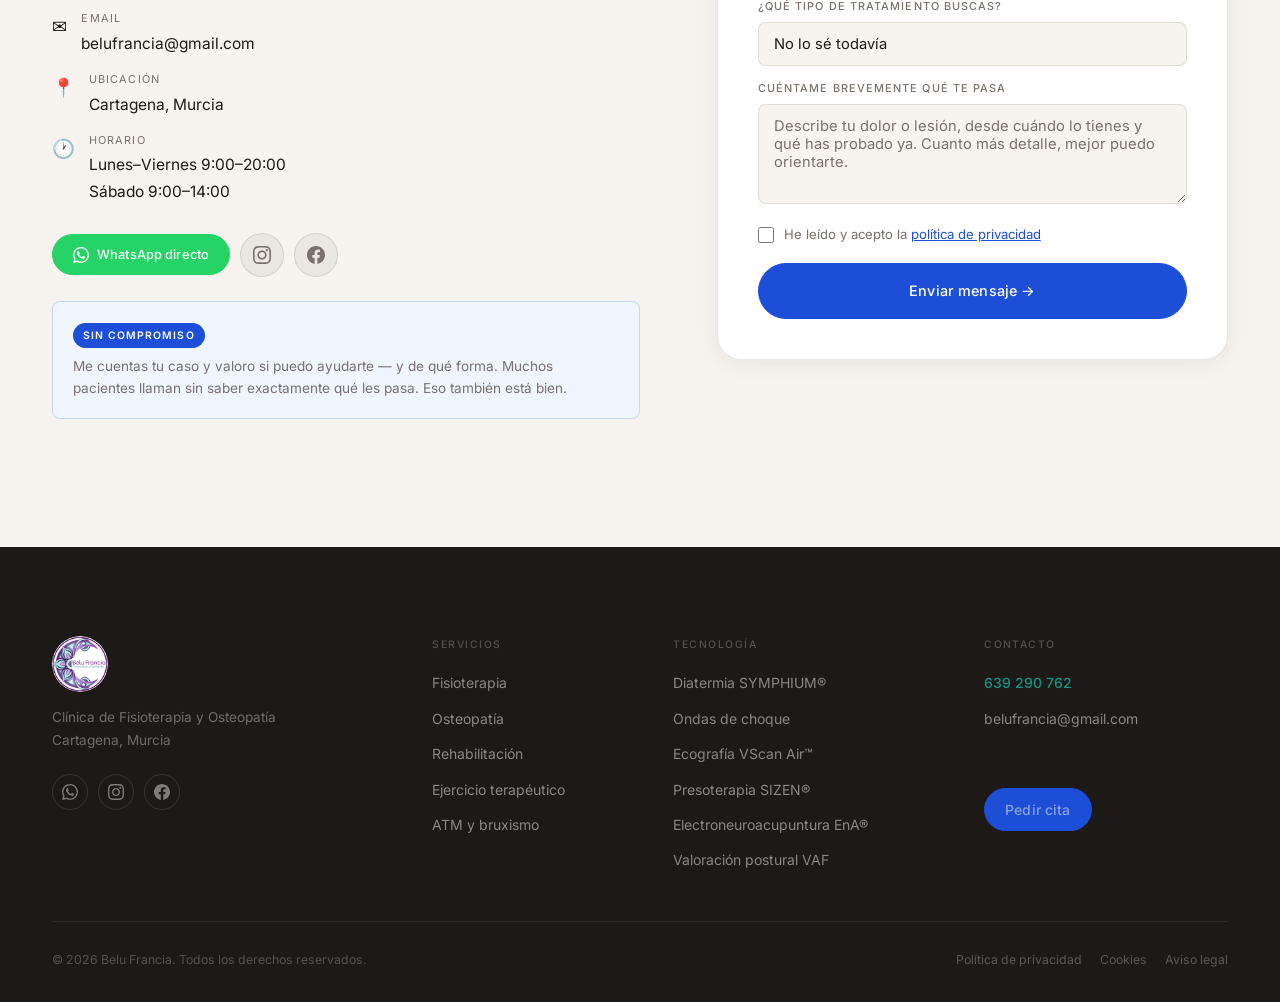
==== commit 1d456f85: "fix: bugs críticos del hero, cursor nativo, reseñas reales y contenido aligerado Bugs corregidos: - " ====
--- a/index.html
+++ b/index.html
@@ -4,7 +4,7 @@
   <meta charset="UTF-8"/>
   <meta name="viewport" content="width=device-width,initial-scale=1"/>
   <title>Belu Francia · Fisioterapia y Osteopatía en Cartagena</title>
-  <meta name="description" content="Fisioterapia y osteopatía en Cartagena · +15 años de experiencia · Terapia manual, ondas de choque, diatermia y ecografía. Primera consulta gratuita."/>
+  <meta name="description" content="Fisioterapia y osteopatía en Cartagena · +15 años de experiencia · Terapia manual, ondas de choque, diatermia y ecografía. Pide tu cita hoy."/>
   <meta name="robots" content="index,follow"/>
   <meta property="og:title" content="Belu Francia · Fisioterapia y Osteopatía en Cartagena"/>
   <meta property="og:description" content="Más de 15 años ayudando a personas a recuperar su movimiento. Fisioterapia, osteopatía y tecnología avanzada en Cartagena."/>
@@ -132,19 +132,17 @@
 </head>
 <body>
 
-<!-- CURSOR -->
-<div class="cursor" data-cursor-root aria-hidden="true">
-  <span class="cursor-dot"></span>
-  <span class="cursor-ring"></span>
-</div>
 <a href="#hero" class="skip-link">Saltar al contenido principal</a>
 
 <!-- ═══ NAVEGACIÓN ════════════════════════════════════════════ -->
 <header class="nav" id="mainNav" role="banner">
   <div class="nav-inner">
     <a href="index.html" class="nav-logo" aria-label="Belu Francia — Inicio">
-      <span class="nav-logo-name">Belu Francia</span>
-      <span class="nav-logo-tag">Fisioterapia · Osteopatía · Cartagena</span>
+      <img src="assets/img/logo/logo-nav.webp" alt="" class="nav-logo-mark" width="40" height="40">
+      <span class="nav-logo-text">
+        <span class="nav-logo-name">Belu Francia</span>
+        <span class="nav-logo-tag">Fisioterapia · Osteopatía · Cartagena</span>
+      </span>
     </a>
     <nav class="nav-links" aria-label="Principal">
       <a href="#metodo"     class="nav-link">Cómo trabajo</a>
@@ -185,19 +183,19 @@
   <div class="hero-left">
     <div class="hero-content">
       <span class="hero-eyebrow">Fisioterapia · Osteopatía · Cartagena, Murcia</span>
-      <h1 class="hero-title r-up">
+      <h1 class="hero-title">
         Recupera tu movimiento.<br>
         <em>Vuelve a vivir sin dolor.</em>
       </h1>
-      <p class="hero-subtitle r-up">
+      <p class="hero-subtitle">
         Tratamientos que van al origen del problema, no solo al síntoma.
         Más de 15 años acompañando recuperaciones reales en Cartagena.
       </p>
-      <div class="hero-actions r-up">
+      <div class="hero-actions">
         <a href="#contacto" class="btn btn-primary btn-lg">Pedir cita ahora</a>
         <a href="https://wa.me/message/27PLZRZVNFRQN1" class="btn btn-whatsapp btn-lg" target="_blank" rel="noopener noreferrer">WhatsApp →</a>
       </div>
-      <div class="hero-trust r-up">
+      <div class="hero-trust">
         <div class="trust-stat">
           <span class="trust-num"><span data-count="15">15</span><sup>+</sup></span>
           <span class="trust-label">años de experiencia</span>
@@ -280,10 +278,7 @@
         <span class="eyebrow">Cómo trabajo</span>
         <h2>Un método <em>que va al origen,</em><br>no solo al síntoma.</h2>
         <p class="text-lg" style="margin-top:16px">
-          Si llevas tiempo con el mismo dolor, hay razones para eso. Tratar solo el síntoma visible da alivio temporal — las recaídas vuelven porque el origen sigue ahí.
-        </p>
-        <p class="text-md" style="margin:12px 0 0">
-          Por eso trabajo con un método integrativo: diagnóstico neuromuscular, examen postural y valoración global para encontrar la raíz real — que a veces está en un lugar que sorprende — y tratar ahí.
+          Si llevas tiempo con el mismo dolor, tratar solo el síntoma da alivio temporal — las recaídas vuelven porque el origen sigue ahí. Por eso combino diagnóstico neuromuscular, examen postural y valoración global para encontrar la raíz real y tratar ahí.
         </p>
         <div class="metodo-steps" style="display:flex;flex-direction:column;gap:20px;margin:28px 0 32px">
           <div class="metodo-step">
@@ -369,7 +364,7 @@
         <span class="eyebrow">02</span>
         <h3>Osteopatía</h3>
         <p class="text-md" style="margin:12px 0">
-          La osteopatía trata el cuerpo como un todo. Busca el origen real de la alteración — que a veces está en un lugar que sorprende. Técnicas manuales suaves para el sistema músculo-esquelético, visceral y craneal.
+          La osteopatía trata el cuerpo como un todo y busca el origen real de la alteración, con técnicas manuales suaves sobre el sistema músculo-esquelético, visceral y craneal.
         </p>
         <ul class="serv-lista">
           <li>Osteopatía estructural (articulaciones, músculos, tejidos)</li>
@@ -450,11 +445,8 @@
       <div class="atm-content">
         <span class="eyebrow eyebrow-tierra">Tratamiento especializado</span>
         <h3>ATM y bruxismo:<br><em>más que un problema de mandíbula.</em></h3>
-        <p class="text-md" style="margin:14px 0">
-          La articulación temporomandibular puede provocar dolor de cabeza, tensión cervical, mareos, pitidos en oídos y muchos otros síntomas que parecen no tener relación. La mandíbula y el cuello están más conectados de lo que parece. Por eso los síntomas suelen aparecer lejos del origen.
-        </p>
-        <p class="text-md" style="margin-bottom:22px">
-          El tratamiento combina terapia manual, radiofrecuencia, ejercicios específicos y corrección postural, con coordinación multidisciplinar cuando es necesario.
+        <p class="text-md" style="margin:14px 0 22px">
+          La articulación temporomandibular puede provocar dolor de cabeza, tensión cervical, mareos y pitidos en oídos — síntomas que parecen no tener relación porque la mandíbula y el cuello están más conectados de lo que parece. El tratamiento combina terapia manual, radiofrecuencia y ejercicios específicos.
         </p>
         <a href="#contacto" class="btn btn-primary btn-sm">Consultar sobre ATM</a>
       </div>
@@ -616,43 +608,6 @@
   </div>
 </section>
 
-<!-- ═══ GALERÍA ════════════════════════════════════════════════ -->
-<section class="section bg-sand" id="galeria">
-  <div class="container">
-    <div class="section-header r-up">
-      <span class="eyebrow">La clínica</span>
-      <h2>Un espacio pensado<br><em>para que te recuperes bien.</em></h2>
-    </div>
-    <div class="gal-grid">
-      <div class="gal-item gal-wide r-up">
-        <img src="assets/img/galeria/galeria-1.webp"
-             alt="Sala de tratamiento principal — clínica Belu Francia Cartagena" loading="lazy"/>
-        <div class="gal-caption">Sala principal de tratamiento</div>
-      </div>
-      <div class="gal-item gal-tall r-up">
-        <img src="assets/img/galeria/galeria-2.webp"
-             alt="Sala de rehabilitación y readaptación" loading="lazy"/>
-        <div class="gal-caption">Área de rehabilitación</div>
-      </div>
-      <div class="gal-item r-up">
-        <img src="assets/img/galeria/galeria-3.webp"
-             alt="Valoración posturológica en consulta" loading="lazy"/>
-        <div class="gal-caption">Valoración posturológica</div>
-      </div>
-      <div class="gal-item r-up">
-        <img src="assets/img/galeria/galeria-4.webp"
-             alt="Equipamiento de tecnología avanzada" loading="lazy"/>
-        <div class="gal-caption">Tecnología de vanguardia</div>
-      </div>
-      <div class="gal-item r-up">
-        <img src="assets/img/galeria/galeria-5.webp"
-             alt="Tratamiento combinado de fisioterapia y osteopatía" loading="lazy"/>
-        <div class="gal-caption">Tratamiento integral</div>
-      </div>
-    </div>
-  </div>
-</section>
-
 <!-- ═══ POR QUÉ ════════════════════════════════════════════════ -->
 <section class="section bg-paper">
   <div class="container">
@@ -692,63 +647,72 @@
     <div class="section-header centered r-up">
       <span class="eyebrow">Pacientes reales</span>
       <h2>Lo que dicen quienes<br><em>ya se recuperaron.</em></h2>
+      <p class="section-desc">Reseñas verificadas de Google, de pacientes reales de la clínica.</p>
     </div>
     <div class="test-grid" style="display:grid;grid-template-columns:repeat(auto-fill,minmax(300px,1fr));gap:20px;margin-top:52px">
 
       <blockquote class="test-card r-up">
         <div class="test-stars">★★★★★</div>
-        <p class="test-body">Llevaba meses con dolor lumbar crónico y en pocas sesiones con Belu recuperé una movilidad que ya daba por perdida. El diagnóstico fue preciso desde el primer día. Primera vez que salía de una consulta sin dolor en mucho tiempo.</p>
+        <p class="test-body">Gran profesional, me sorprendió su forma de llegar a la raíz del problema más que tratar una zona. Gracias Belu.</p>
         <footer class="test-foot">
-          <span class="test-name">María G.</span>
-          <span class="test-tag">Dolor lumbar crónico</span>
+          <span class="test-name">Ruth H.</span>
+          <span class="test-tag">Reseña verificada en Google</span>
         </footer>
       </blockquote>
 
       <blockquote class="test-card r-up">
         <div class="test-stars">★★★★★</div>
-        <p class="test-body">Me operaron de rodilla y para los tres meses ya hacía vida completamente normal. El programa de rehabilitación fue progresivo, muy bien estructurado. Nunca me sentí forzado y a la vez notaba que avanzaba cada semana.</p>
+        <p class="test-body">Ha sido muy satisfactoria mi experiencia en la primera cita. Trato inmejorable y una gran profesionalidad en el desarrollo de su trabajo.</p>
         <footer class="test-foot">
-          <span class="test-name">Carlos M.</span>
-          <span class="test-tag">Rehabilitación post-cirugía de rodilla</span>
+          <span class="test-name">Raquel L.</span>
+          <span class="test-tag">Reseña verificada en Google</span>
         </footer>
       </blockquote>
 
       <blockquote class="test-card r-up">
         <div class="test-stars">★★★★★</div>
-        <p class="test-body">Las cefaleas semanales resultaron ser de origen cervical. Belu lo identificó desde la primera sesión, tratamos el problema directamente y desaparecieron. No esperaba resultados tan rápidos. Me explicó todo lo que hacía en cada paso.</p>
+        <p class="test-body">Increíble, trato súper bueno, muy profesional, con muchísimo conocimiento, detecta qué es lo que te ha pasado y por qué. Recomendable 100%, de 10.</p>
         <footer class="test-foot">
-          <span class="test-name">Ana L.</span>
-          <span class="test-tag">Cefaleas tensionales</span>
+          <span class="test-name">Pedro S.</span>
+          <span class="test-tag">Reseña verificada en Google</span>
         </footer>
       </blockquote>
 
       <blockquote class="test-card r-up">
         <div class="test-stars">★★★★★</div>
-        <p class="test-body">Llevo tratándome el bruxismo desde hace un año. La mejora en mandíbula, cuello y hombros ha sido enorme. Un enfoque realmente completo que no había encontrado en otros sitios. Si tienes ATM o bruxismo, pide cita directamente.</p>
+        <p class="test-body">Muy buena profesional, agradable y comprometida. Al tratarse de un esguince, me dio cita enseguida. Le estoy muy agradecido por ello.</p>
         <footer class="test-foot">
-          <span class="test-name">Jorge P.</span>
-          <span class="test-tag">ATM y bruxismo</span>
+          <span class="test-name">Rosendo G.</span>
+          <span class="test-tag">Esguince · Reseña en Google</span>
         </footer>
       </blockquote>
 
       <blockquote class="test-card r-up">
         <div class="test-stars">★★★★★</div>
-        <p class="test-body">Acudí con una lesión de hombro que me impedía entrenar. La valoración fue muy minuciosa y el tratamiento manual excelente. Volví a entrenar antes de lo previsto. Lo que más valoro es que te involucra en tu propia recuperación.</p>
+        <p class="test-body">Totalmente recomendable. Se nota que sabe lo que hace y, sobre todo, que le gusta. Pone todo su empeño en que el problema se solucione y usa todo el equipo a su disposición para conseguirlo. Seguiré yendo sin duda.</p>
         <footer class="test-foot">
-          <span class="test-name">Laura R.</span>
-          <span class="test-tag">Lesión deportiva de hombro</span>
+          <span class="test-name">Melani M.</span>
+          <span class="test-tag">Reseña verificada en Google</span>
         </footer>
       </blockquote>
 
       <blockquote class="test-card r-up">
         <div class="test-stars">★★★★★</div>
-        <p class="test-body">La valoración postural VAF fue reveladora. Por primera vez alguien me explicó de forma clara por qué tenía dolor de espalda a pesar de ir al gimnasio. Informe detallado y ejercicios específicos. Gran profesional y trato cercano.</p>
+        <p class="test-body">Muy contenta con la experiencia con Belu, muy agradable y, sobre todo, muy eficiente. Arrastraba dolor durante meses y con una única sesión estoy muchísimo mejor. Totalmente recomendable.</p>
         <footer class="test-foot">
-          <span class="test-name">Pedro F.</span>
-          <span class="test-tag">Dolor dorsal · Valoración VAF</span>
+          <span class="test-name">Enriqueta G.</span>
+          <span class="test-tag">Dolor crónico · Reseña en Google</span>
         </footer>
       </blockquote>
 
+    </div>
+    <div class="test-cta r-up">
+      <a href="https://www.google.com/maps/search/?api=1&query=Belu+Francia+Fisioterapia+y+Osteopat%C3%ADa+Cartagena" class="btn btn-secondary" target="_blank" rel="noopener noreferrer">
+        ★ Ver todas las reseñas en Google
+      </a>
+      <a href="https://www.google.com/maps/search/?api=1&query=Belu+Francia+Fisioterapia+y+Osteopat%C3%ADa+Cartagena" class="link-anim" target="_blank" rel="noopener noreferrer">
+        ¿Ya eres paciente? Déjanos tu reseña →
+      </a>
     </div>
   </div>
 </section>
@@ -759,7 +723,7 @@
     <div class="cta-inner">
       <div class="cta-text r-l">
         <h2>¿Hablamos de lo que<br><em>te está pasando?</em></h2>
-        <p>Primera consulta orientativa gratuita y sin compromiso. Me cuentas tu situación y te digo si puedo ayudarte — y cómo.</p>
+        <p>Cuéntame tu situación y te digo si puedo ayudarte — y cómo.</p>
       </div>
       <div class="cta-actions r-r">
         <a href="#contacto" class="btn btn-primary btn-lg">Reservar primera cita</a>
@@ -790,7 +754,7 @@
         <span class="eyebrow">Pedir cita</span>
         <h2>Cuéntame qué te pasa.<br><em>Yo te digo si puedo ayudarte.</em></h2>
         <p class="text-lg" style="margin:16px 0">
-          La primera consulta orientativa es gratuita. Me cuentas tu situación y te explico qué podemos hacer — y cómo.
+          Cuéntame tu situación y te explico qué podemos hacer — y cómo.
         </p>
         <div style="display:flex;flex-direction:column;gap:14px;margin:28px 0">
           <div style="display:flex;gap:14px;align-items:flex-start">
@@ -838,8 +802,8 @@
         </div>
 
         <div class="consulta-libre">
-          <span class="consulta-badge">Primera consulta gratuita</span>
-          <p class="consulta-text">Sin compromiso. Me cuentas tu caso y valoro si puedo ayudarte — y de qué forma. Muchos pacientes llaman sin saber exactamente qué les pasa. Eso también está bien.</p>
+          <span class="consulta-badge">Sin compromiso</span>
+          <p class="consulta-text">Me cuentas tu caso y valoro si puedo ayudarte — y de qué forma. Muchos pacientes llaman sin saber exactamente qué les pasa. Eso también está bien.</p>
         </div>
       </div>
 
@@ -909,7 +873,7 @@
   <div class="container">
     <div class="footer-grid">
       <div class="footer-brand">
-        <span class="footer-logo">Belu Francia</span>
+        <img src="assets/img/logo/logo-footer.webp" alt="Belu Francia — Fisioterapia y Osteopatía" class="footer-logo-mark" width="56" height="56" loading="lazy">
         <p>Clínica de Fisioterapia y Osteopatía<br>Cartagena, Murcia</p>
         <div class="footer-social">
           <a href="https://wa.me/message/27PLZRZVNFRQN1" class="footer-social-link" target="_blank" rel="noopener" aria-label="WhatsApp">
--- a/css/main.css
+++ b/css/main.css
@@ -252,18 +252,17 @@
 
 /* ── PRINT ───────────────────────────────────────────────────── */
 @media print {
-  .nav, .ticker-wrap, .fab, .cursor, .mobile-menu { display: none !important; }
+  .nav, .ticker-wrap, .fab, .mobile-menu { display: none !important; }
   .section { padding: 24px 0; }
 }
 
 /* ── SKIP LINK ───────────────────────────────────────────────── */
 .skip-link {
-  position: absolute;
-  transform: translateY(-100%);
-  left: 16px; top: 16px;
+  position: fixed;
+  top: -80px; left: 16px;
   background: var(--azul); color: #fff;
   padding: 8px 16px; border-radius: var(--r-sm);
   font-size: .875rem; font-weight: 500; z-index: 9999;
-  transition: transform .2s;
-}
-.skip-link:focus { transform: translateY(0); }
+  transition: top .2s;
+}
+.skip-link:focus { top: 16px; }
--- a/css/components.css
+++ b/css/components.css
@@ -1,37 +1,7 @@
 /* ============================================================
    BELU FRANCIA · components.css · v20260629
-   Componentes: Nav, Footer, Cursor, Hero, Ticker, Cards...
+   Componentes: Nav, Footer, Hero, Ticker, Cards...
    ============================================================ */
-
-/* ── CURSOR ──────────────────────────────────────────────────── */
-.cursor {
-  position: fixed; top: 0; left: 0;
-  pointer-events: none; z-index: 9999;
-  display: none;
-  opacity: 0;
-  transition: opacity 0.25s;
-}
-.cursor.is-ready { opacity: 1; }
-@media (hover: hover) and (pointer: fine) { .cursor { display: block; } }
-.cursor-dot, .cursor-ring {
-  position: fixed; top: 0; left: 0;
-  pointer-events: none; will-change: transform;
-}
-.cursor-dot {
-  width: 5px; height: 5px; margin: -2.5px;
-  background: var(--azul); border-radius: 50%;
-}
-.cursor-ring {
-  width: 30px; height: 30px; margin: -15px;
-  border: 1.5px solid var(--azul); border-radius: 50%;
-  opacity: 0.6;
-  transition: width 0.3s var(--ease-out), height 0.3s, margin 0.3s;
-}
-.cursor.active .cursor-ring {
-  width: 46px; height: 46px; margin: -23px;
-  border-color: var(--tierra-acc); opacity: 1;
-}
-.has-cursor, .has-cursor a, .has-cursor button { cursor: none !important; }
 
 /* ── NAV ─────────────────────────────────────────────────────── */
 .nav {
@@ -54,7 +24,9 @@
 }
 
 /* Logo */
-.nav-logo { display: flex; flex-direction: column; gap: 2px; flex-shrink: 0; }
+.nav-logo { display: flex; align-items: center; gap: 10px; flex-shrink: 0; }
+.nav-logo-mark { width: 40px; height: 40px; border-radius: 50%; flex-shrink: 0; }
+.nav-logo-text { display: flex; flex-direction: column; gap: 2px; }
 .nav-logo-name {
   font-family: var(--ff-serif);
   font-size: 1.15rem; font-weight: 400;
@@ -377,6 +349,13 @@
 .test-name { font-size: 0.88rem; font-weight: 500; color: var(--ink); }
 .test-tag  { font-size: 0.7rem; text-transform: uppercase; letter-spacing: 0.07em; color: var(--azul); }
 
+.test-cta {
+  display: flex; align-items: center; justify-content: center;
+  gap: 24px; flex-wrap: wrap;
+  margin-top: 40px; text-align: center;
+}
+.test-cta .link-anim { font-size: 0.9rem; color: var(--ink-mute); }
+
 /* ── PORQUE CARD ─────────────────────────────────────────────── */
 .porque-card {
   background: var(--paper);
@@ -397,40 +376,6 @@
 }
 .porque-card h4 { margin-bottom: 8px; }
 .porque-card p { font-size: 0.88rem; color: var(--ink-mute); line-height: 1.7; }
-
-/* ── GALERÍA ─────────────────────────────────────────────────── */
-.gal-grid {
-  display: grid;
-  grid-template-columns: repeat(3, 1fr);
-  grid-template-rows: 220px 220px;
-  gap: 10px; margin-top: 44px;
-}
-.gal-item { border-radius: var(--r-sm); overflow: hidden; position: relative; }
-.gal-wide  { grid-column: span 2; }
-.gal-tall  { grid-row: span 2; }
-.gal-item img {
-  width: 100%; height: 100%; object-fit: cover;
-  transition: transform 0.5s var(--ease-out), filter 0.3s;
-}
-.gal-item:hover img { transform: scale(1.06); filter: brightness(1.08) saturate(1.1); }
-.gal-caption {
-  position: absolute; bottom: 0; left: 0; right: 0;
-  padding: 12px 14px;
-  background: linear-gradient(transparent, rgba(28,25,23,0.72));
-  color: #F7F3EE; font-size: 0.78rem; letter-spacing: 0.03em;
-  opacity: 0; transform: translateY(4px);
-  transition: opacity 0.3s, transform 0.3s;
-}
-.gal-item:hover .gal-caption { opacity: 1; transform: translateY(0); }
-
-@media (max-width: 660px) {
-  .gal-grid {
-    grid-template-columns: 1fr 1fr;
-    grid-template-rows: auto;
-  }
-  .gal-wide { grid-column: span 2; }
-  .gal-tall { grid-row: span 1; }
-}
 
 /* ── FAB WHATSAPP ────────────────────────────────────────────── */
 .fab {
@@ -459,9 +404,9 @@
   border-bottom: 1px solid rgba(247,243,238,0.07);
   margin-bottom: 28px;
 }
-.footer-logo {
-  font-family: var(--ff-serif); font-size: 1.4rem;
-  color: #F7F3EE; display: block; margin-bottom: 10px;
+.footer-logo-mark {
+  width: 56px; height: 56px; border-radius: 50%;
+  display: block; margin-bottom: 14px;
 }
 .footer-brand p {
   font-size: 0.85rem; color: rgba(247,243,238,0.38);
